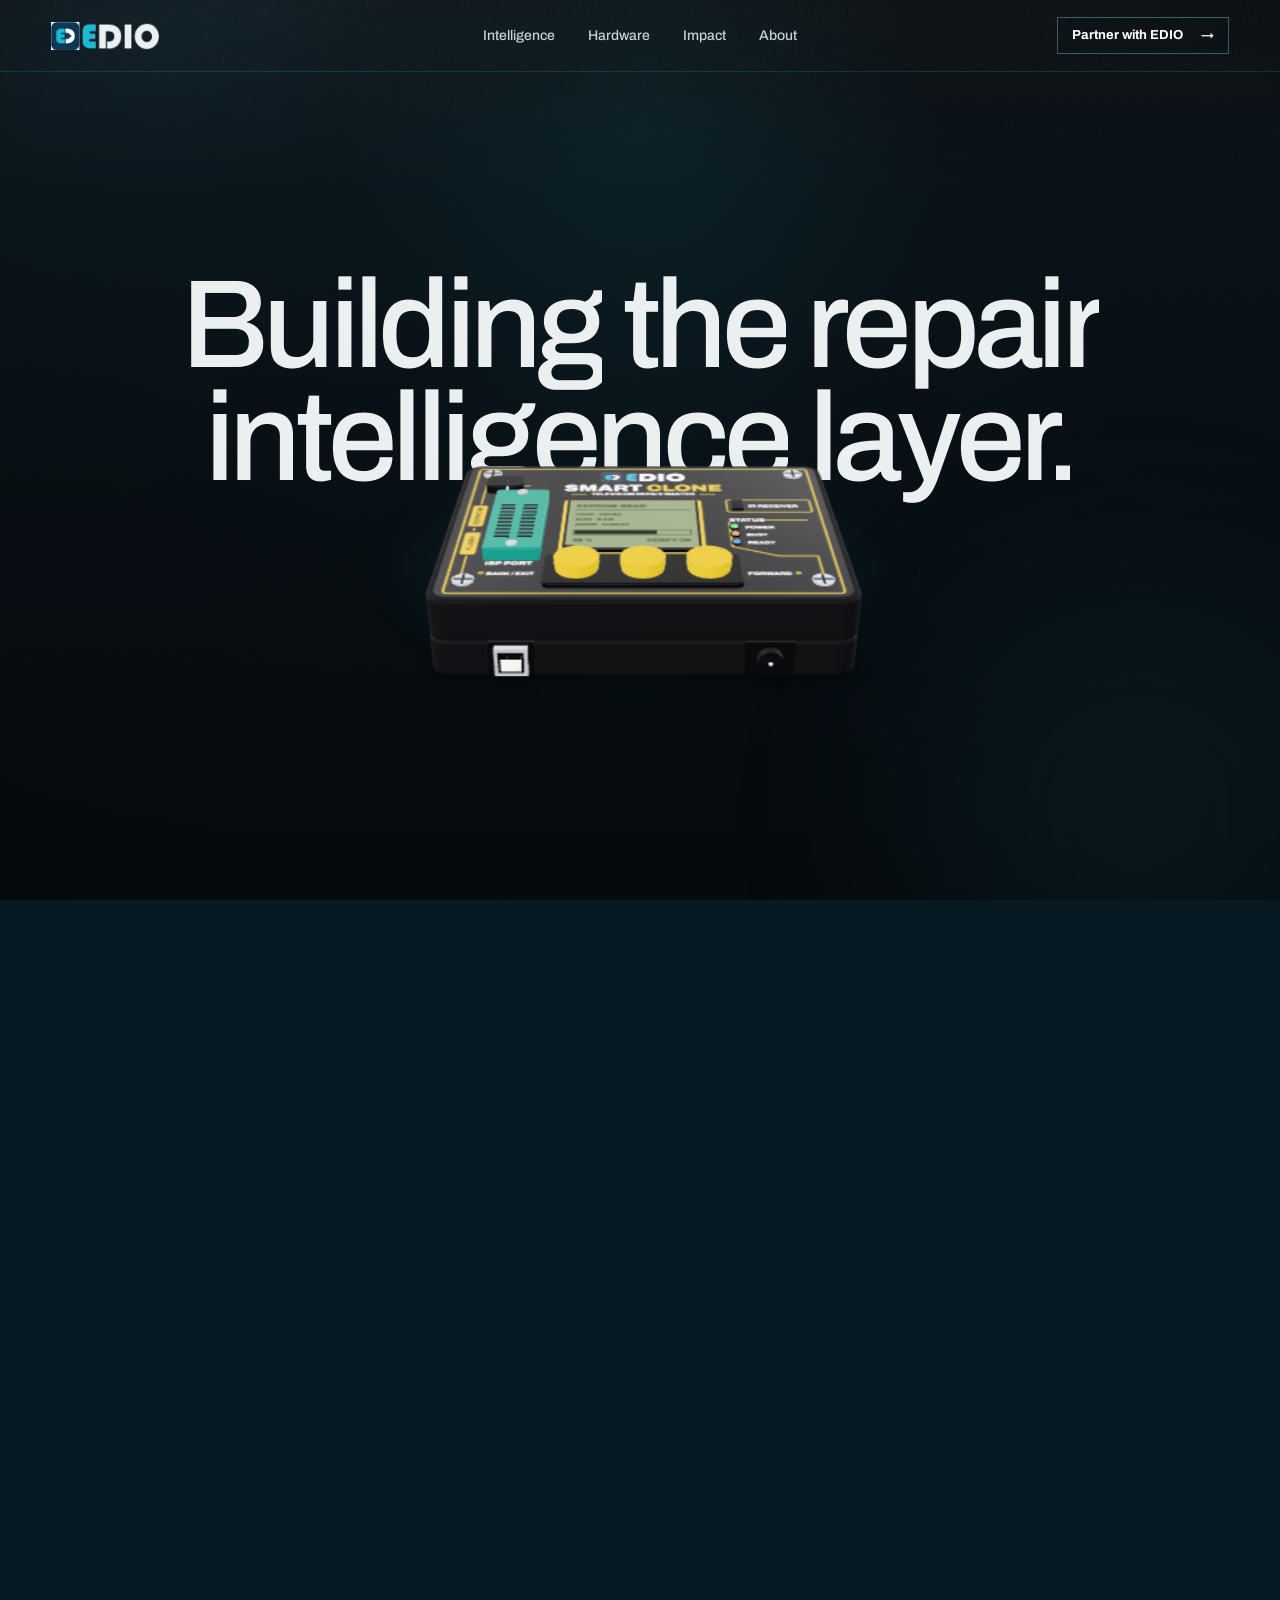
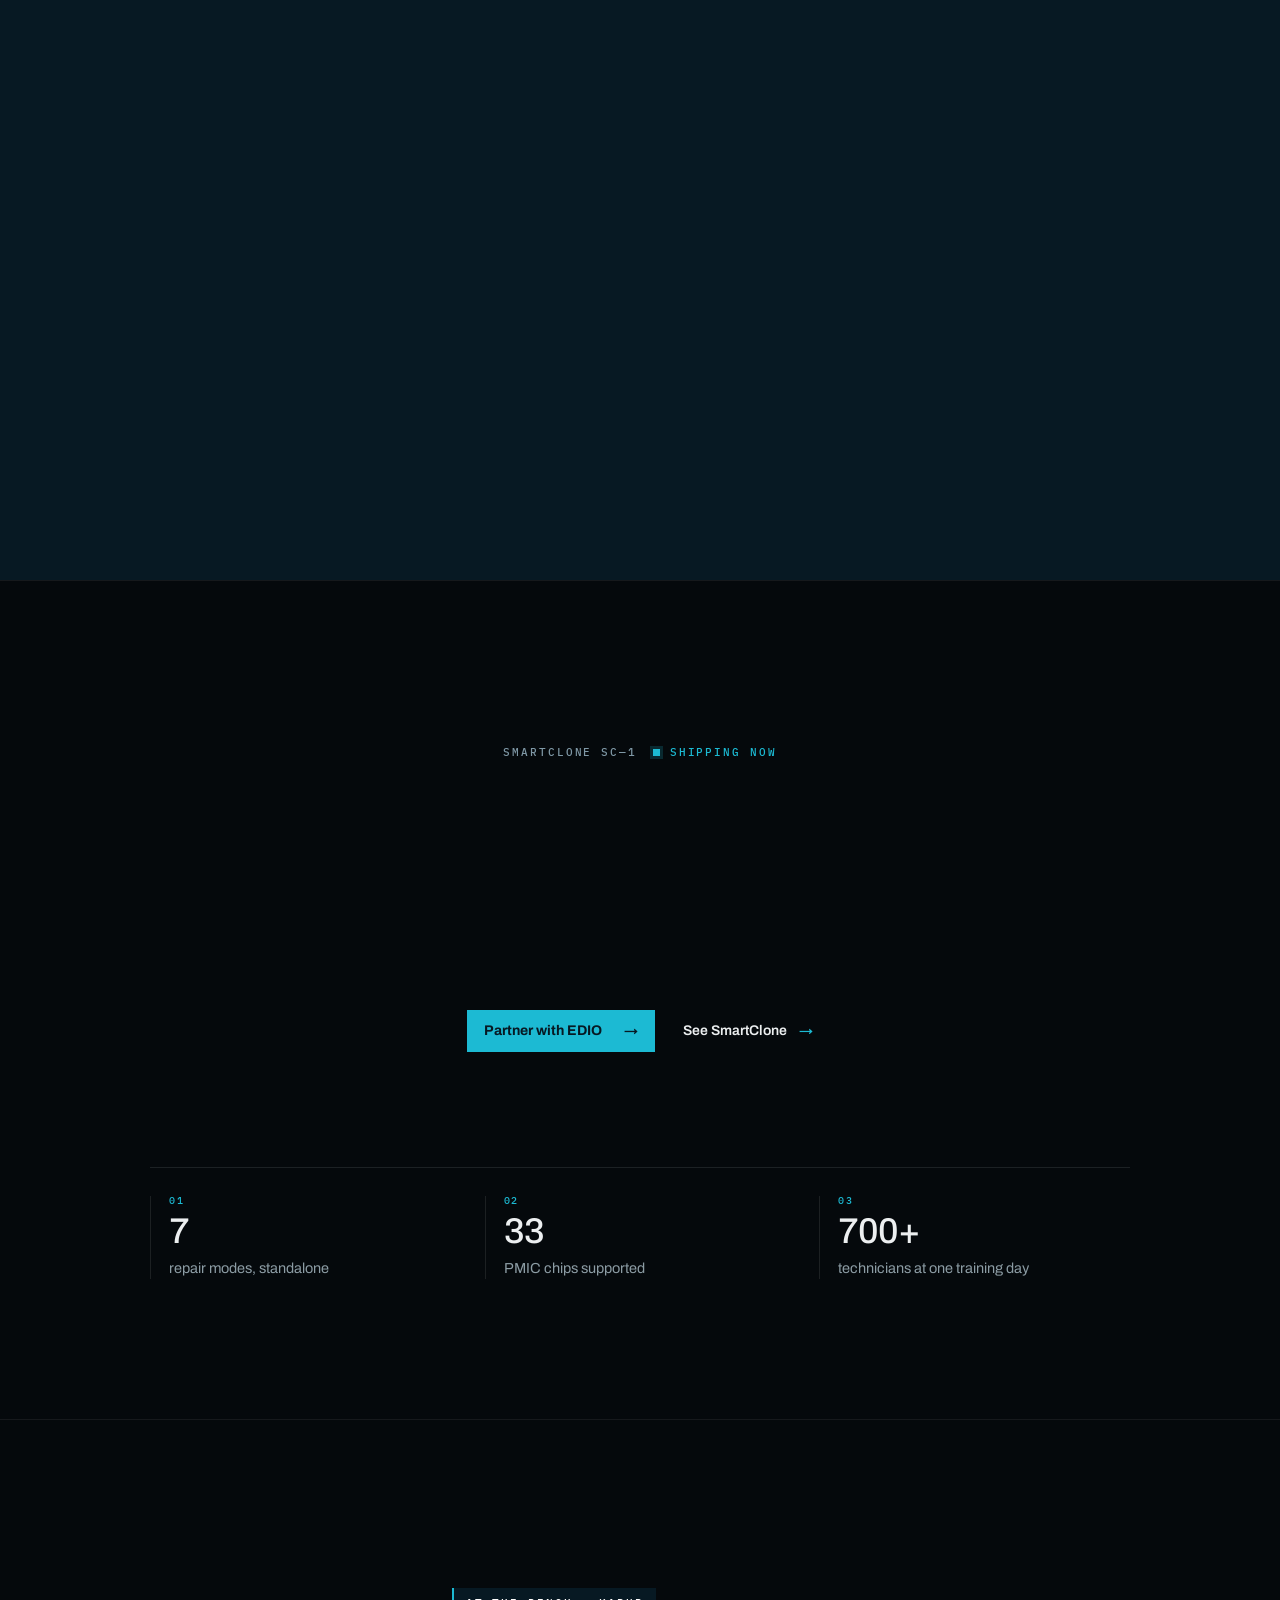
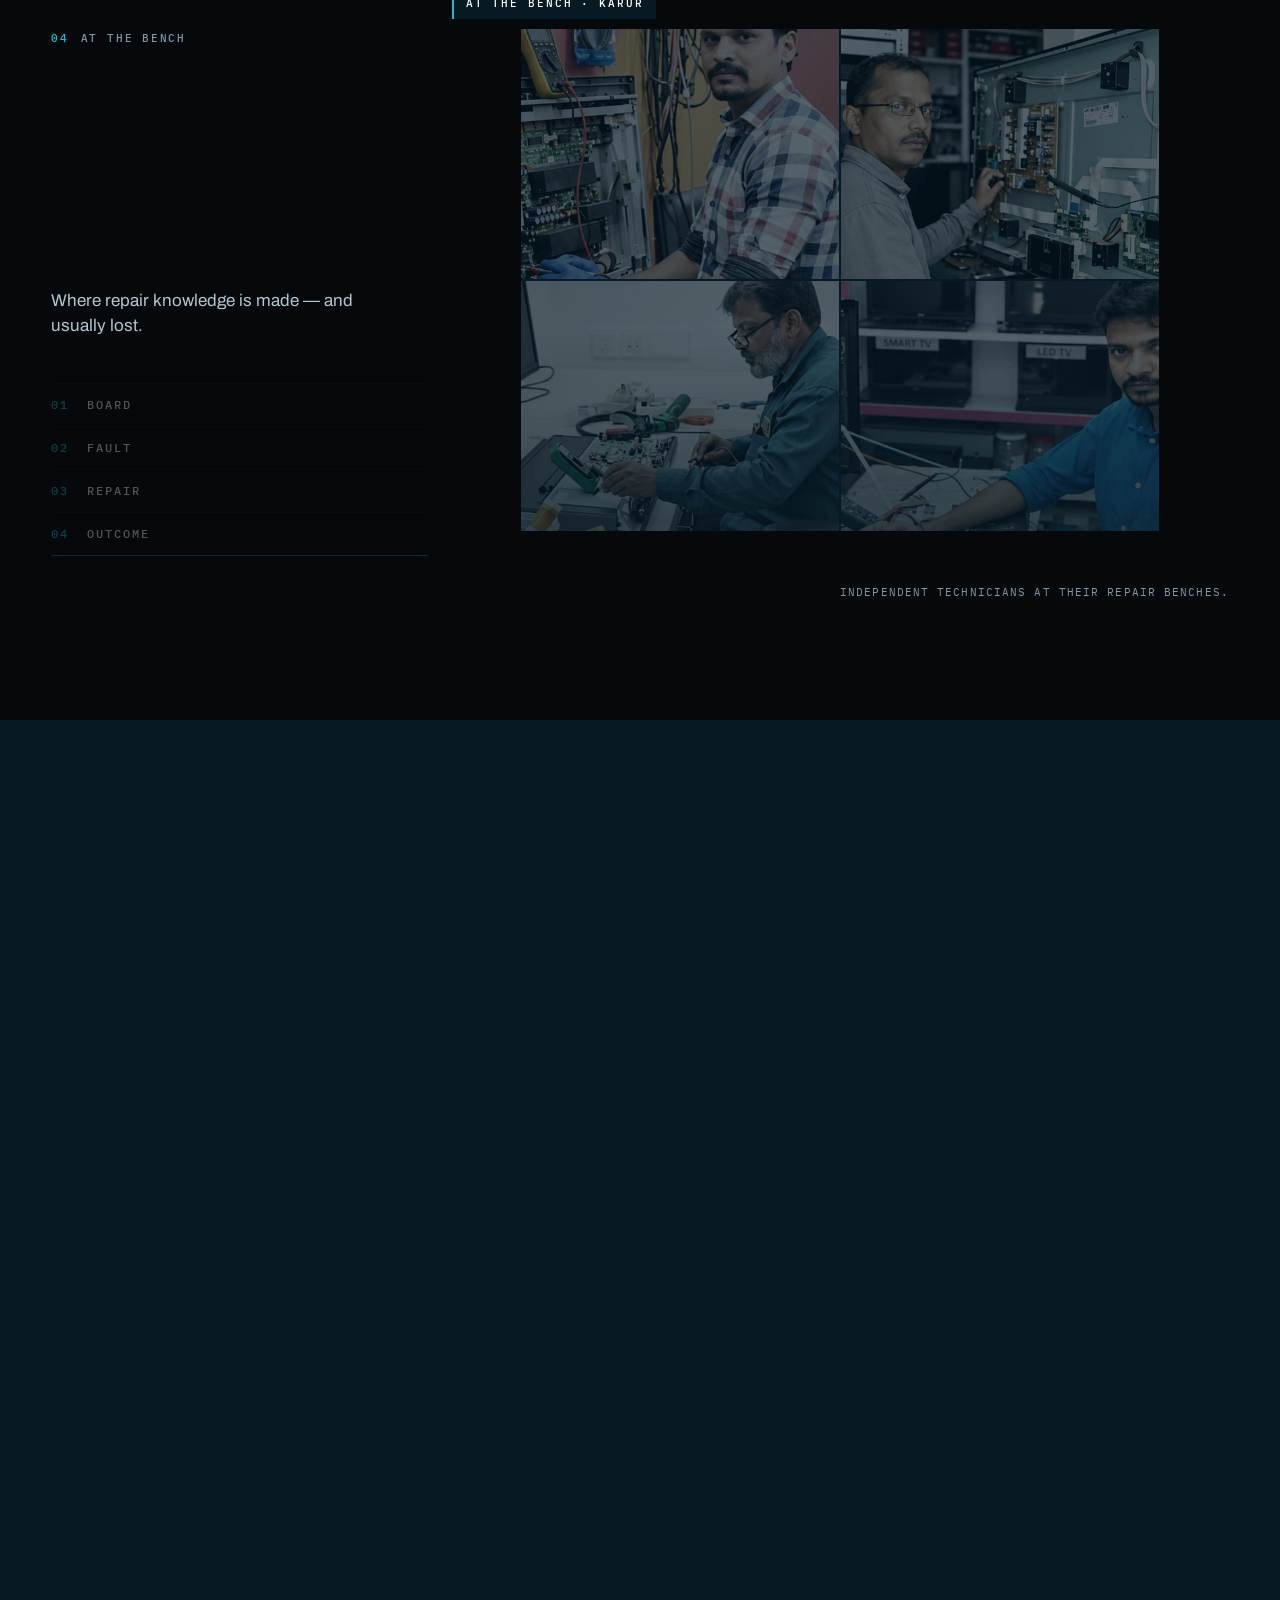
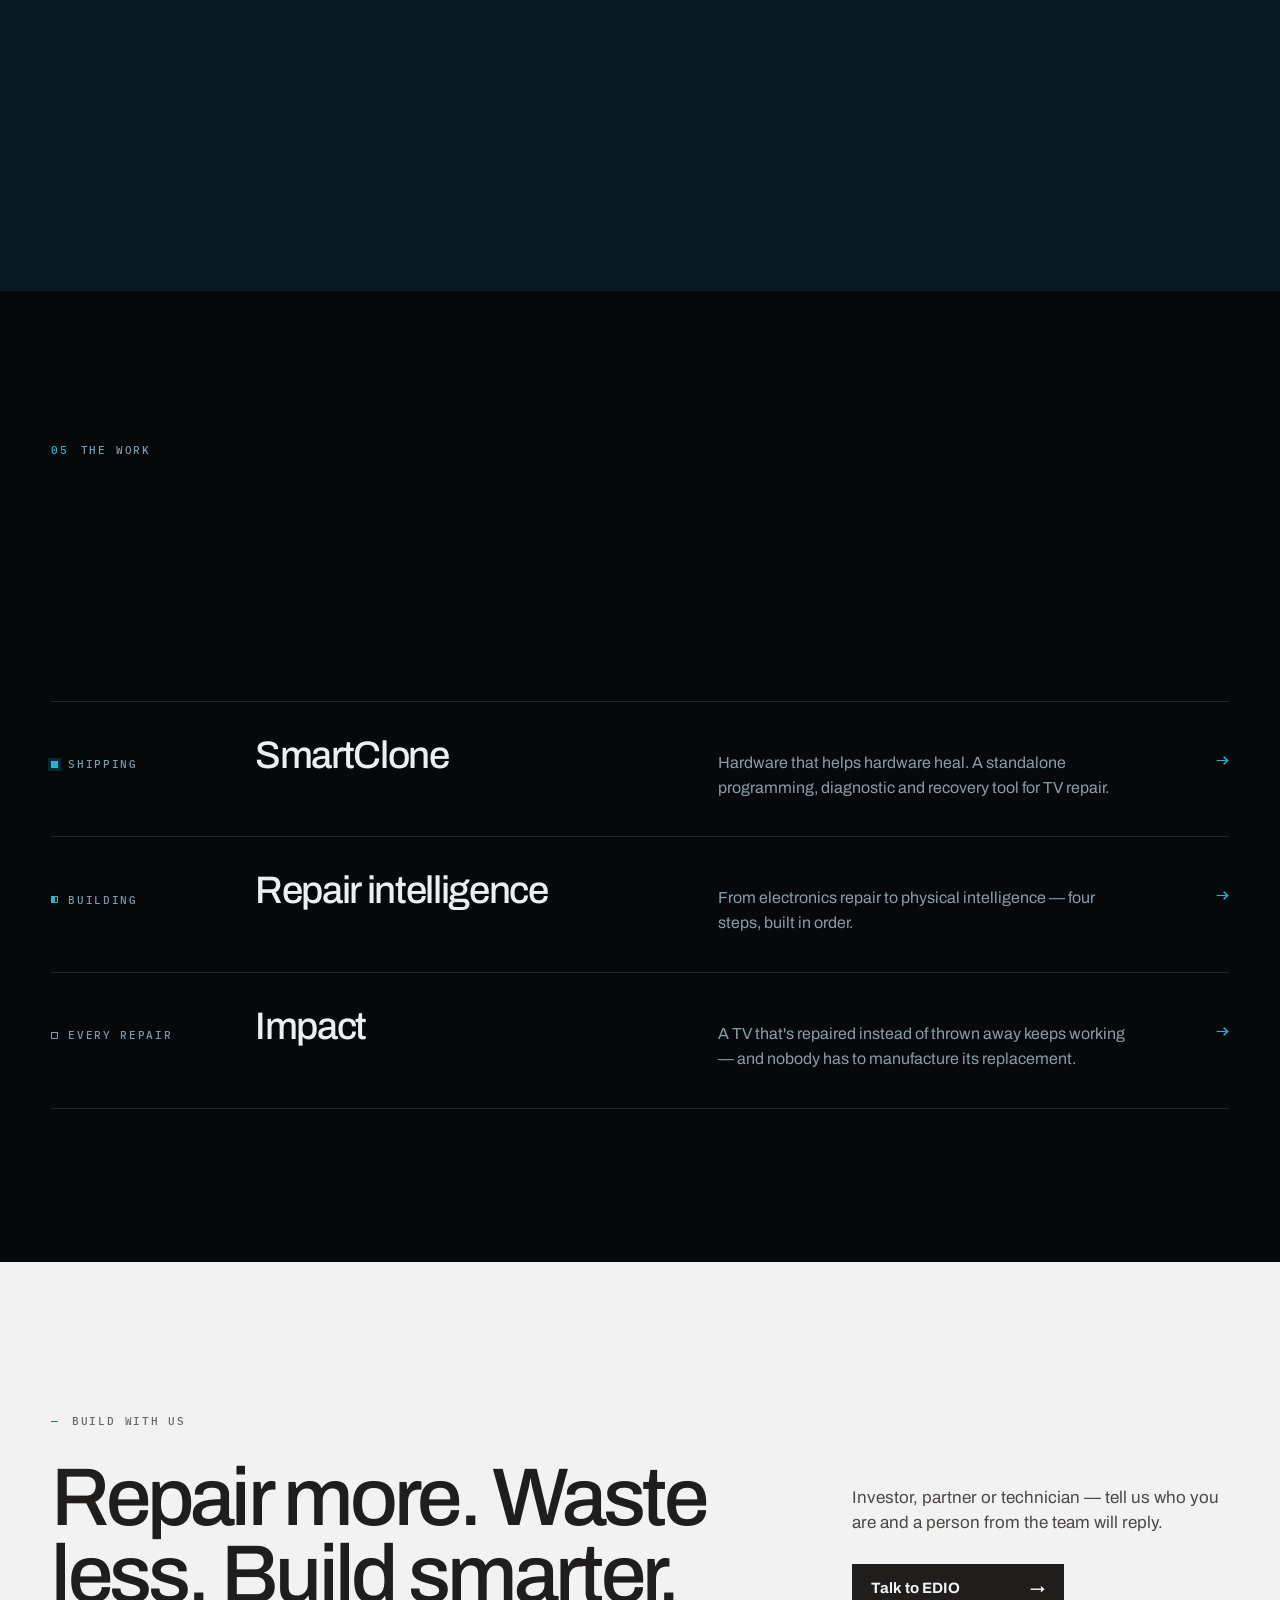
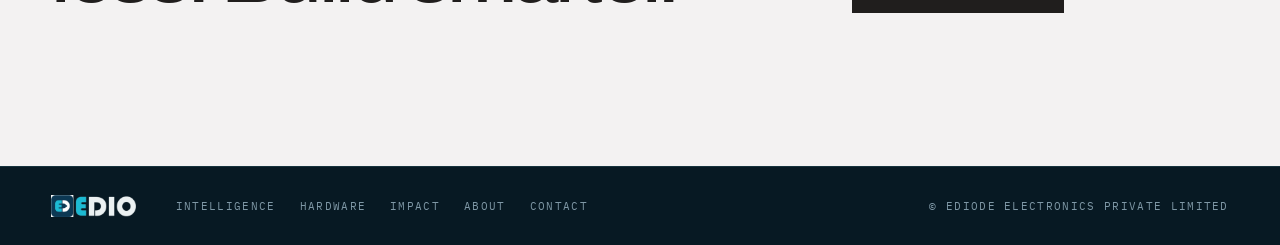
==== index.html @ 802202cf "Homepage: place device once after fonts load, subtle moving light, phone headline split around devic" ====
<!doctype html>
<html lang="en" class="no-js">
<head>
<meta charset="utf-8">
<meta name="viewport" content="width=device-width, initial-scale=1, viewport-fit=cover">
<title>EDIO — Building the repair intelligence layer</title>
<meta name="description" content="EDIO builds repair hardware and the repair intelligence layer behind it. Every repair, captured and made useful for the next one.">
<link rel="canonical" href="https://edio.in/">
<meta property="og:url" content="https://edio.in/">
<meta property="og:type" content="website">
<meta property="og:site_name" content="EDIO">
<meta property="og:title" content="EDIO — Building the repair intelligence layer">
<meta property="og:description" content="EDIO builds repair hardware and the repair intelligence layer behind it. Every repair, captured and made useful for the next one.">
<meta property="og:image" content="https://edio.in/assets/img/og/edio-share.jpg">
<meta property="og:image:width" content="1200">
<meta property="og:image:height" content="629">
<meta property="og:image:alt" content="A technician repairing a TV mainboard at an electronics bench">
<meta name="twitter:card" content="summary_large_image">
<meta name="theme-color" content="#05090c">
<meta name="robots" content="noindex">
<link rel="icon" href="assets/img/favicon.png">
<link rel="apple-touch-icon" href="assets/img/apple-touch-icon.png">
<link rel="preconnect" href="https://fonts.googleapis.com">
<link rel="preconnect" href="https://fonts.gstatic.com" crossorigin>
<link href="https://fonts.googleapis.com/css2?family=Archivo:wdth,wght@75..125,400..900&family=IBM+Plex+Mono:wght@400;500&display=swap" rel="stylesheet">
<link rel="preload" as="image" href="assets/img/home/smartclone-front.webp">
<link rel="stylesheet" href="assets/css/base.css">
<link rel="stylesheet" href="assets/css/home.css">
<script>
  (function (h) {
    h.classList.replace('no-js', 'js');
    // hold the first frame dark until the intro runs; failsafe if scripts never arrive
    if (!matchMedia('(prefers-reduced-motion: reduce)').matches) {
      h.classList.add('is-intro');
      setTimeout(function () { h.classList.remove('is-intro'); }, 4000);
    }
  })(document.documentElement);
</script>
</head>
<body>

<a class="skip" href="#main">Skip to content</a>

<!-- ============ HEADER ============ -->
<header class="site-header" data-header>
  <div class="container header-row">
    <a class="brand" href="index.html" aria-label="EDIO home">
      <img src="assets/img/logo-wordmark-light.png" alt="EDIO" width="123" height="32">
    </a>
    <nav class="nav" aria-label="Primary">
      <a href="intelligence.html">Intelligence</a>
      <a href="hardware.html">Hardware</a>
      <a href="impact.html">Impact</a>
      <a href="about.html">About</a>
    </nav>
    <a class="btn btn-line header-cta" href="contact.html"><span class="lg">Partner with EDIO</span><span class="sm">Partner</span><i aria-hidden="true">→</i></a>
    <button class="menu-btn" type="button" aria-expanded="false" aria-controls="mobile-nav" data-menu-btn>
      <span class="sr">Menu</span><i></i><i></i>
    </button>
  </div>
  <nav class="mobile-nav" id="mobile-nav" aria-label="Mobile" data-mobile-nav hidden>
    <a href="intelligence.html"><small>01</small>Intelligence</a>
    <a href="hardware.html"><small>02</small>Hardware</a>
    <a href="impact.html"><small>03</small>Impact</a>
    <a href="about.html"><small>04</small>About</a>
  </nav>
</header>

<main id="main">

<!-- ============ HERO + STORY (one pinned stage around the real SmartClone) ============ -->
<section class="hero" data-hero aria-label="Introduction">

  <!-- stage: spotlight, floor and grain; no photo — the product is the image -->
  <div class="stage" aria-hidden="true">
    <i class="stage-light" data-light></i>
    <i class="stage-floor" data-floor></i>
    <i class="stage-vignette"></i>
    <i class="stage-grain"></i>
  </div>

  <!-- boot line, shown only while the intro runs -->
  <p class="boot" data-boot aria-hidden="true"><span>EDIO / Repair intelligence system</span><span data-boot-status>Initializing…</span></p>

  <div class="container hero-inner">
    <h1 class="hero-title" data-hero-title>
      <span class="ht-line" data-split-line>Building the repair</span>
      <span class="ht-line"><span class="ht-a" data-split-line>intelligence</span> <span class="ht-b" data-split-line>layer.</span></span>
    </h1>

    <!-- EDIO's own SmartClone model (same file as edio.in); the poster is a transparent render of this exact view -->
    <div class="device" data-device>
      <div class="device-rig" data-rig>
      <model-viewer class="device-model" data-model
        src="assets/models/smartclone-3d.glb"
        poster="assets/img/home/smartclone-front.webp"
        alt="SmartClone, EDIO's standalone TV-board programming and diagnostic tool"
        camera-orbit="0deg 62deg 96%" field-of-view="24deg"
        environment-image="neutral" exposure="0.9"
        shadow-intensity="1.2" shadow-softness="0.7"
        interaction-prompt="none" interpolation-decay="1" disable-zoom disable-pan disable-tap
        loading="eager" reveal="auto">
        <!-- part callouts: model-space positions read from the model itself -->
        <div class="hs hs--l" slot="hotspot-isp" data-position="-0.0554m 0.0436m 0.0112m" data-normal="0m 1m 0m" data-hs><i></i><span>ISP port <b>24Cxx · 25xx</b></span></div>
        <div class="hs hs--up hs--l hs--keep" slot="hotspot-display" data-position="-0.0041m 0.0386m -0.0029m" data-normal="0m 1m 0m" data-hs data-hs-display><i></i><span>Display <b>EEPROM read · verify</b></span></div>
        <div class="hs" slot="hotspot-ir" data-position="0.0554m 0.0374m -0.0198m" data-normal="0m 1m 0m" data-hs><i></i><span>IR <b>38 kHz</b></span></div>
        <div class="hs hs--down" slot="hotspot-buttons" data-position="-0.0005m 0.045m 0.0477m" data-normal="0m 1m 0m" data-hs><i></i><span>Controls <b>Up · OK · Down</b></span></div>
      </model-viewer>
      </div>
    </div>

  </div>

  <!-- story overlays: physical repair → captured information → structured data -->
  <div class="story" aria-hidden="true">
    <svg class="leader" data-leader><path d="M0 0" pathLength="1"/></svg>
    <div class="case" data-case>
      <div class="case-head"><span>Repair case</span><span class="case-state">● structured</span></div>
      <dl class="case-rows">
        <div class="case-row"><dt>Device</dt><dd>TV · Sony · 55″</dd></div>
        <div class="case-row"><dt>Symptom</dt><dd>Picture split in two halves</dd></div>
        <div class="case-row"><dt>Measured</dt><dd>T-CON EEPROM · division byte wrong</dd></div>
        <div class="case-row"><dt>Action</dt><dd>Division 1 → 2 · written</dd></div>
        <div class="case-row"><dt>Outcome</dt><dd>Verified by read-back</dd></div>
      </dl>
    </div>
    <div class="dataset" data-dataset></div>
  </div>

  <div class="container captions" id="how">
    <div class="cap" data-cap>
      <p class="kicker"><span>01</span> Physical repair</p>
      <h2>Repair is where intelligence begins.</h2>
      <p>Every repair holds four signals. Today they live in a technician's head or a notebook — and leave with them.</p>
    </div>
    <div class="cap" data-cap>
      <p class="kicker"><span>02</span> Captured information</p>
      <h2>Turn repair work into structured knowledge.</h2>
      <p>The same repair, written down properly: one schema for every case, with units and context on every measurement.</p>
    </div>
    <div class="cap cap--r" data-cap>
      <p class="kicker"><span>03</span> Structured data</p>
      <h2>The same schema, every time.</h2>
      <p>Structured repair cases: symptom, measurement, action, outcome. One case becomes one tile in a growing dataset.</p>
      <p class="fine">Illustrative · repair-case schema in development</p>
    </div>
    <ol class="steps" data-steps aria-hidden="true">
      <li class="is-on"><span>01</span> Physical repair</li>
      <li><span>02</span> Captured</li>
      <li><span>03</span> Structured</li>
    </ol>
  </div>
</section>

<!-- ============ OFFER — what EDIO does, in one line, and the way in ============ -->
<section class="offer" aria-label="EDIO in brief">
  <div class="container offer-inner">
    <p class="offer-tag" data-rise>SmartClone SC—1 <span><i class="led" aria-hidden="true"></i>Shipping now</span></p>
    <p class="offer-line" data-split>Every repair, captured and made useful for the next one.</p>
    <div class="offer-cta" data-rise>
      <a class="btn btn-solid btn-sm" href="contact.html">Partner with EDIO <i aria-hidden="true">→</i></a>
      <a class="text-link" href="hardware.html">See SmartClone <i aria-hidden="true">→</i></a>
    </div>
    <dl class="offer-stats" data-rise-stagger>
      <div data-rise><span class="st-n">01</span><dt>7</dt><dd>repair modes, standalone</dd></div>
      <div data-rise><span class="st-n">02</span><dt>33</dt><dd>PMIC chips supported</dd></div>
      <div data-rise><span class="st-n">03</span><dt>700+</dt><dd>technicians at one training day</dd></div>
    </dl>
  </div>
</section>

<!-- ============ SECTION 2: AT THE BENCH ============ -->
<section class="bench" id="bench" data-bench>
  <div class="container bench-grid">
    <div class="bench-copy">
      <p class="kicker kicker--light"><span>04</span> At the bench</p>
      <h2 class="bench-title" data-split>Real people, real boards. That's where the data comes from.</h2>
      <p class="bench-sub">Where repair knowledge is made — and usually lost.</p>

      <ol class="index" data-index>
        <li><span>01</span>Board</li>
        <li><span>02</span>Fault</li>
        <li><span>03</span>Repair</li>
        <li><span>04</span>Outcome</li>
      </ol>
    </div>

    <figure class="bench-figure" data-bench-frame>
      <!-- one 1254² collage, cropped per quadrant. data-q = source crop "x y w h", data-f = focal point inside it;
           annotation coords are % of the full image so every panel shares one coordinate space -->
      <div class="bench-media" data-bench-media role="img" aria-label="Independent technicians at their repair benches">
        <div class="panel" data-panel data-q="16 12 588 590" data-f=".5 .45">
          <div class="plate" data-panel-plate>
            <img src="assets/img/repair-people.jpg" alt="" width="1254" height="1254" loading="lazy">
            <svg class="anno-lines" viewBox="0 0 1254 1254" preserveAspectRatio="none" aria-hidden="true"><path data-anno-line d="M170 330 V262 H246" pathLength="1"/></svg>
            <div class="anno" data-anno style="left:13.56%;top:26.32%"><i class="mk-dot"></i><i class="mk-ring"></i></div>
            <span class="anno-label" data-anno-label style="left:19.62%;top:20.89%">01 Board</span>
          </div>
        </div>
        <div class="panel" data-panel data-q="650 12 590 590" data-f=".5 .4">
          <div class="plate" data-panel-plate>
            <img src="assets/img/repair-people.jpg" alt="" width="1254" height="1254" loading="lazy">
            <svg class="anno-lines" viewBox="0 0 1254 1254" preserveAspectRatio="none" aria-hidden="true"><path data-anno-line d="M905 300 V232 H980" pathLength="1"/></svg>
            <div class="anno" data-anno style="left:72.17%;top:23.92%"><i class="mk-dot"></i><i class="mk-ring"></i></div>
            <span class="anno-label" data-anno-label style="left:78.15%;top:18.5%">02 Fault</span>
          </div>
        </div>
        <div class="panel" data-panel data-q="16 642 588 590" data-f=".5 .45">
          <div class="plate" data-panel-plate>
            <img src="assets/img/repair-people.jpg" alt="" width="1254" height="1254" loading="lazy">
            <svg class="anno-lines" viewBox="0 0 1254 1254" preserveAspectRatio="none" aria-hidden="true"><path data-anno-line d="M268 955 V884 H344" pathLength="1"/></svg>
            <div class="anno" data-anno style="left:21.37%;top:76.16%"><i class="mk-dot"></i><i class="mk-ring"></i></div>
            <span class="anno-label" data-anno-label style="left:27.43%;top:70.49%">03 Repair</span>
          </div>
        </div>
        <div class="panel" data-panel data-q="650 642 590 590" data-f=".5 .42">
          <div class="plate" data-panel-plate>
            <img src="assets/img/repair-people.jpg" alt="" width="1254" height="1254" loading="lazy">
            <svg class="anno-lines" viewBox="0 0 1254 1254" preserveAspectRatio="none" aria-hidden="true"><path data-anno-line d="M712 1068 V988 H788" pathLength="1"/></svg>
            <div class="anno" data-anno style="left:56.78%;top:85.17%"><i class="mk-dot"></i><i class="mk-ring"></i></div>
            <span class="anno-label" data-anno-label style="left:62.84%;top:78.79%">04 Outcome</span>
          </div>
        </div>
        <div class="bench-tint" aria-hidden="true"></div>
      </div>
      <span class="bench-tag">At the bench · Karur</span>
      <figcaption>Independent technicians at their repair benches.</figcaption>
    </figure>
  </div>
</section>

<!-- ============ PATHS — where to go next ============ -->
<section class="paths">
  <div class="container">
    <p class="kicker" data-rise><span>05</span> The work</p>
    <h2 class="paths-title" data-split>Hardware today. Data and intelligence next.</h2>
    <ol class="path-list">
      <li class="path" data-rise>
        <a href="hardware.html">
          <span class="path-status"><i class="led"></i>Shipping</span>
          <span class="path-name">SmartClone</span>
          <span class="path-desc">Hardware that helps hardware heal. A standalone programming, diagnostic and recovery tool for TV repair.</span>
          <span class="path-go" aria-hidden="true">→</span>
        </a>
      </li>
      <li class="path" data-rise>
        <a href="intelligence.html">
          <span class="path-status"><i class="led led--half"></i>Building</span>
          <span class="path-name">Repair intelligence</span>
          <span class="path-desc">From electronics repair to physical intelligence — four steps, built in order.</span>
          <span class="path-go" aria-hidden="true">→</span>
        </a>
      </li>
      <li class="path" data-rise>
        <a href="impact.html">
          <span class="path-status"><i class="led led--off"></i>Every repair</span>
          <span class="path-name">Impact</span>
          <span class="path-desc">A TV that's repaired instead of thrown away keeps working — and nobody has to manufacture its replacement.</span>
          <span class="path-go" aria-hidden="true">→</span>
        </a>
      </li>
    </ol>
  </div>
</section>

<!-- ============ CLOSE ============ -->
<section class="close">
  <div class="container close-grid">
    <p class="kicker kicker--dark"><span>—</span> Build with us</p>
    <h2 class="close-title">Repair more. Waste less. Build smarter.</h2>
    <div class="close-side">
      <p>Investor, partner or technician — tell us who you are and a person from the team will reply.</p>
      <a class="btn btn-ink" href="contact.html">Talk to EDIO <i aria-hidden="true">→</i></a>
    </div>
  </div>
</section>

</main>

<footer class="site-footer">
  <div class="container footer-row">
    <img src="assets/img/logo-wordmark-light.png" alt="EDIO" width="92" height="24">
    <nav aria-label="Footer">
      <a href="intelligence.html">Intelligence</a>
      <a href="hardware.html">Hardware</a>
      <a href="impact.html">Impact</a>
      <a href="about.html">About</a>
      <a href="contact.html">Contact</a>
    </nav>
    <p>© Ediode Electronics Private Limited</p>
  </div>
</footer>

<script src="assets/js/vendor/gsap.min.js" defer></script>
<script src="assets/js/vendor/ScrollTrigger.min.js" defer></script>
<script src="assets/js/site.js" defer></script>
<script src="assets/js/home.js" defer></script>
<script type="module" src="assets/js/vendor/model-viewer.min.js"></script>
</body>
</html>
---- assets/css/base.css ----
/* ==========================================================================
   EDIO — Shared foundation (all pages)
   Tokens, reset, type primitives, buttons, header, markers, close, footer.
   Zero radius, 1px technical rules, cyan as signal.
   ========================================================================== */

@property --hit { syntax: '<number>'; inherits: true; initial-value: 0; }

:root {
  --navy: #0A2233;
  --deep: #071923;
  --cyan: #1CBAD3;
  --cyan-2: #6FD3E3;
  --paper: #F3F2F2;
  --ink: #201E1D;
  --white: #FFFFFF;

  --text-dim: #B4C6CF;
  --text-mute: #7F98A6;
  --line: rgba(111, 211, 227, .14);
  --line-strong: rgba(111, 211, 227, .32);
  --rule-dark: rgba(32, 30, 29, .14);

  --font-display: "Archivo", "Helvetica Neue", Arial, system-ui, sans-serif;
  --font-mono: "IBM Plex Mono", ui-monospace, "SFMono-Regular", Menlo, Consolas, monospace;

  --pad: clamp(20px, 4vw, 56px);
  --max: 1440px;
  --header-h: 72px;
  --meta-h: 64px;
  --ease: cubic-bezier(.2, .7, .1, 1);

  --on: 0;      /* markers forced on by scroll */
}

*, *::before, *::after { box-sizing: border-box; }
html { -webkit-text-size-adjust: 100%; }
body {
  margin: 0;
  background: var(--deep);
  color: var(--white);
  font: 400 16px/1.5 var(--font-display);
  -webkit-font-smoothing: antialiased;
  -moz-osx-font-smoothing: grayscale;
  text-rendering: optimizeLegibility;
}
img, svg { display: block; max-width: 100%; }
a { color: inherit; text-decoration: none; }
h1, h2, h3, p, dl, dd, ol, ul, figure { margin: 0; }
ol, ul { padding: 0; list-style: none; }
::selection { background: rgba(28, 186, 211, .35); color: var(--white); }
:focus-visible { outline: 2px solid var(--cyan); outline-offset: 3px; }

.sr { position: absolute; width: 1px; height: 1px; overflow: hidden; clip: rect(0 0 0 0); white-space: nowrap; }
.skip {
  position: fixed; left: 12px; top: -60px; z-index: 100;
  padding: 10px 14px; background: var(--cyan); color: var(--deep); font-weight: 700;
}
.skip:focus { top: 12px; }

.container {
  width: 100%;
  max-width: var(--max);
  margin-inline: auto;
  padding-inline: var(--pad);
}

/* ---------- Type primitives ---------- */
.kicker {
  display: flex; align-items: center; gap: 12px;
  font: 500 11px/1 var(--font-mono);
  letter-spacing: .16em; text-transform: uppercase;
  color: var(--text-mute);
}
.kicker span { color: var(--cyan); }
.kicker--dark { color: #6B6764; }
.kicker--dark span { color: #0B7F91; }

.display {
  font-weight: 800; font-stretch: 84%;
  line-height: .94; letter-spacing: -.035em;
  text-wrap: balance;
}

/* system line: tiny mono metadata that sits under the header on every hero */
.sys {
  display: flex; gap: 18px; height: 32px; align-items: center;
  font: 500 10.5px/1 var(--font-mono); letter-spacing: .16em; text-transform: uppercase;
}
.sys-a { color: var(--text-mute); }
.sys-b { color: var(--cyan); display: inline-flex; align-items: center; }

/* status lights: on · half (building) · off (planned) */
.led {
  display: inline-block; width: 7px; height: 7px; margin-right: 10px; flex: none;
  background: var(--cyan); box-shadow: 0 0 0 3px rgba(28, 186, 211, .18);
}
.led--half { background: linear-gradient(90deg, var(--cyan) 50%, transparent 50%); border: 1px solid var(--cyan); box-shadow: none; }
.led--off { background: transparent; border: 1px solid var(--text-mute); box-shadow: none; }

.hero-cta { display: flex; gap: 12px; flex-wrap: wrap; }

/* word-mask split (JS wraps words) */
.w { display: inline-block; overflow: hidden; vertical-align: top; padding-bottom: .1em; margin-bottom: -.1em; }
.w > span { display: inline-block; will-change: transform; }

/* ---------- Buttons ---------- */
.btn {
  display: inline-flex; align-items: center; justify-content: space-between; gap: 28px;
  min-width: 212px; padding: 16px 18px;
  font: 700 15px/1 var(--font-display);
  border: 1px solid transparent;
  transition: background-color .25s ease, border-color .25s ease, color .25s ease;
}
.btn i { font-style: normal; transition: transform .35s var(--ease); }
.btn:hover i { transform: translateX(4px); }
.btn-solid { background: var(--cyan); color: var(--deep); }
.btn-solid:hover { background: var(--cyan-2); }
.btn-solid:active { background: #149AB0; }
.btn-line { border-color: rgba(255, 255, 255, .42); color: var(--white); }
.btn-line:hover { border-color: var(--cyan); color: var(--cyan-2); background: rgba(28, 186, 211, .06); }
.btn-ink { background: var(--ink); color: var(--paper); }
.btn-ink:hover { background: var(--navy); }
.btn-ink-line { border-color: rgba(32, 30, 29, .4); color: var(--ink); }
.btn-ink-line:hover { border-color: var(--ink); background: rgba(32, 30, 29, .04); }

/* ==========================================================================
   HEADER
   ========================================================================== */
.site-header {
  position: fixed; inset: 0 0 auto 0; z-index: 50;
  height: var(--header-h);
  border-bottom: 1px solid var(--line);
  transition: background-color .45s ease, border-color .45s ease, backdrop-filter .45s ease;
}
.site-header.is-scrolled {
  background: rgba(7, 25, 35, .86);
  -webkit-backdrop-filter: blur(12px) saturate(1.1);
  backdrop-filter: blur(12px) saturate(1.1);
  border-bottom-color: rgba(111, 211, 227, .18);
}
.header-row { position: relative; height: 100%; display: flex; align-items: center; gap: 40px; }
.brand img { height: 28px; width: auto; }
/* nav sits on the page's centre line; brand left, CTA right */
.nav { position: absolute; left: 50%; transform: translateX(-50%); display: flex; gap: clamp(20px, 2.6vw, 40px); }
.header-cta { margin-left: auto; }
.nav a {
  position: relative; padding: 6px 0;
  font: 500 14px/1 var(--font-display); color: #C5D3DA;
  transition: color .25s ease;
}
.nav a::after {
  content: ""; position: absolute; left: 0; right: 0; bottom: 0; height: 1px;
  background: var(--cyan); transform: scaleX(0); transform-origin: left;
  transition: transform .4s var(--ease);
}
.nav a:hover, .nav a[aria-current="page"] { color: var(--white); }
.nav a:hover::after, .nav a[aria-current="page"]::after { transform: scaleX(1); }
.header-cta { min-width: 0; gap: 18px; padding: 11px 14px; font-size: 13px; border-color: rgba(111, 211, 227, .4); }
.header-cta .sm { display: none; }
.menu-btn { display: none; }

/* sized explicitly: the scrolled header's backdrop-filter makes it the containing block for fixed children,
   so inset-based sizing would collapse the panel to the header's height */
.mobile-nav {
  position: absolute; left: 0; right: 0; top: 100%;
  height: calc(100vh - var(--header-h)); height: calc(100dvh - var(--header-h));
  overflow-y: auto; overscroll-behavior: contain;
  background: var(--deep); padding: 12px var(--pad) 40px;
  display: flex; flex-direction: column;
}
.mobile-nav[hidden] { display: none; }
.mobile-nav a {
  display: flex; align-items: baseline; gap: 16px;
  padding: 22px 0; border-bottom: 1px solid var(--line);
  font: 800 34px/1 var(--font-display); font-stretch: 85%; letter-spacing: -.02em;
}
.mobile-nav a[aria-current="page"] { color: var(--cyan-2); }
.mobile-nav small { font: 500 11px var(--font-mono); color: var(--cyan); letter-spacing: .14em; }

/* ==========================================================================
   DIAGNOSTIC MARKERS (shared by hero plates and annotated photos)
   ========================================================================== */
.mk, .anno { position: absolute; width: 0; height: 0; transition: --hit .45s ease; }
.mk.is-hit { --hit: 1; transition-duration: .18s; }
.mk-dot {
  position: absolute; left: -3px; top: -3px; width: 6px; height: 6px;
  background: var(--cyan-2); box-shadow: 0 0 0 3px rgba(7, 25, 35, .55);
  opacity: calc(.4 + .6 * max(var(--on), var(--hit)));
}
.mk-ring {
  position: absolute; left: -11px; top: -11px; width: 22px; height: 22px;
  border: 1px solid var(--cyan); border-radius: 50%;
  opacity: max(var(--on), var(--hit));
  transform: scale(calc(.6 + .4 * max(var(--on), var(--hit))));
}
.mk.is-hit .mk-ring { animation: ping 1.1s var(--ease) both; }
@keyframes ping { 0% { transform: scale(.4); } 60% { transform: scale(1.35); } 100% { transform: scale(1); } }
.mk-label {
  position: absolute; left: 18px; top: -11px;
  display: flex; gap: 8px; white-space: nowrap;
  padding: 5px 8px 5px 7px;
  font: 500 10px/1 var(--font-mono); letter-spacing: .12em; text-transform: uppercase;
  color: #D6E7ED; background: rgba(7, 25, 35, .78);
  border-left: 1px solid var(--cyan);
  opacity: max(var(--on), var(--hit));
  transform: translateX(calc((1 - max(var(--on), var(--hit))) * -6px));
}
.mk-label b { font-weight: 500; color: var(--cyan-2); }
.mk--left .mk-label { left: auto; right: 18px; border-left: 0; border-right: 1px solid var(--cyan); transform: translateX(calc((1 - max(var(--on), var(--hit))) * 6px)); }
.mk--up .mk-label { left: -8px; top: -38px; }
.mk.is-occluded .mk-label { opacity: var(--on); }
.mk.is-clipped .mk-label { visibility: hidden; } /* not display:none — layout measures it */

/* ==========================================================================
   CLOSE + FOOTER
   ========================================================================== */
.close { background: var(--paper); color: var(--ink); }
.close-grid {
  display: grid; grid-template-columns: repeat(12, 1fr); column-gap: 24px; row-gap: 32px; align-items: end;
  padding-block: clamp(96px, 12vw, 168px);
}
.close-grid .kicker { grid-column: 1 / -1; }
.close-title {
  grid-column: 1 / span 8;
  font-weight: 800; font-stretch: 84%;
  font-size: clamp(44px, 6.4vw, 104px); line-height: .92; letter-spacing: -.04em;
  text-wrap: balance;
}
.close-side { grid-column: 9 / span 4; display: grid; gap: 28px; justify-items: start; }
.close-side p { font-size: 17px; color: #4B4845; }
.close-actions { display: flex; flex-wrap: wrap; gap: 12px; }

.site-footer { background: var(--deep); border-top: 1px solid var(--line); }
.footer-row {
  display: flex; flex-wrap: wrap; align-items: center; gap: 20px 40px; padding-block: 28px;
  font: 400 11px/1 var(--font-mono); letter-spacing: .12em; text-transform: uppercase; color: var(--text-mute);
}
.footer-row img { height: 22px; width: auto; }
.footer-row nav { display: flex; flex-wrap: wrap; gap: 24px; }
.footer-row nav a:hover { color: var(--white); }
.footer-row p { margin-left: auto; }

/* ---------- Scroll reveal (site.js adds .is-in) ---------- */
.js [data-rise] { opacity: 0; transform: translateY(18px); transition: opacity .8s var(--ease), transform .9s var(--ease); }
.js [data-rise].is-in { opacity: 1; transform: none; }

/* ==========================================================================
   RESPONSIVE (shared parts)
   ========================================================================== */
@media (max-width: 1199px) {
  .close-title { grid-column: 1 / -1; }
  .close-side { grid-column: 1 / span 7; }
}

@media (max-width: 767px) {
  :root { --header-h: 64px; --meta-h: 56px; }
  .nav { display: none; }
  .header-row { gap: 12px; }
  .header-cta { margin-left: auto; }
  .header-cta .lg { display: none; }
  .header-cta .sm { display: inline; }
  .sys { gap: 10px; font-size: 9.5px; letter-spacing: .12em; }
  .menu-btn {
    display: grid; place-content: center; gap: 6px;
    width: 44px; height: 44px; margin-right: -10px;
    background: none; border: 0; cursor: pointer;
  }
  .menu-btn i { display: block; width: 20px; height: 1.5px; background: var(--white); transition: transform .3s var(--ease); }
  .menu-btn[aria-expanded="true"] i:first-of-type { transform: translateY(3.75px) rotate(45deg); }
  .menu-btn[aria-expanded="true"] i:last-of-type { transform: translateY(-3.75px) rotate(-45deg); }

  .close-side { grid-column: 1 / -1; }
  .footer-row p { margin-left: 0; }
}

@media (prefers-reduced-motion: reduce) {
  .mk.is-hit .mk-ring { animation: none; }
  .btn i, .nav a::after { transition: none; }
  .js [data-rise] { opacity: 1; transform: none; transition: none; }
}
---- assets/css/home.css ----
/* ==========================================================================
   EDIO — Homepage. Shared tokens, header, markers, footer live in base.css.
   One physical object on a dark industrial stage, large quiet type, lots of air.
   The object is EDIO's own SmartClone model (same file as edio.in).
   ========================================================================== */

:root {
  --void: #05090C;          /* stage black, faintly navy */
  --stage: #0C161C;         /* lit floor */
  --ink-hi: #ECEFF0;        /* headline white, a touch cool */
  --hs: 0;                  /* part callouts, driven by scroll */
  --hs-keep: 0;             /* the display callout stays lit while its read becomes a case */
}

/* homepage display voice: regular-weight grotesk, tight, not condensed */
.home-display, .hero-title, .cap h2, .bench-title, .paths-title, .close-title {
  font-family: var(--font-display);
  font-weight: 500; font-stretch: 100%;
  letter-spacing: -.045em;
  text-wrap: balance;
}

.btn-sm { min-width: 0; gap: 22px; padding: 13px 16px; font-size: 14px; }
.text-link {
  display: inline-flex; align-items: center; gap: 12px; padding: 13px 0;
  font: 600 14px/1 var(--font-display); color: var(--ink-hi);
  border-bottom: 1px solid transparent; transition: color .25s ease;
}
.text-link i { font-style: normal; color: var(--cyan); transition: transform .35s var(--ease); }
.text-link:hover { color: var(--cyan-2); }
.text-link:hover i { transform: translateX(4px); }

/* ==========================================================================
   HERO (pinned stage)
   ========================================================================== */
.hero {
  position: relative;
  height: 100vh; height: 100svh; min-height: 680px;
  overflow: hidden; isolation: isolate;
  background: var(--void);
}

.stage { position: absolute; inset: 0; z-index: 0; pointer-events: none; }
.stage i { position: absolute; inset: 0; display: block; }
.stage-light {
  background:
    radial-gradient(30% 30% at 50% 58%, rgba(28, 186, 211, .13), rgba(28, 186, 211, 0) 70%),
    radial-gradient(55% 55% at 50% 48%, rgba(22, 52, 70, .55), rgba(5, 9, 12, 0) 75%),
    radial-gradient(40% 50% at 12% 20%, rgba(18, 38, 52, .35), rgba(5, 9, 12, 0) 70%);
}
.stage-floor {
  top: 58%;
  background:
    radial-gradient(34% 55% at 50% 14%, rgba(28, 186, 211, .07), rgba(0, 0, 0, 0) 70%),
    linear-gradient(180deg, rgba(8, 18, 24, 0) 0, rgba(8, 18, 24, .8) 22%, var(--void) 100%);
}
.stage::before, .stage::after {
  content: ""; position: absolute; pointer-events: none; border-radius: 50%; filter: blur(60px);
}
.stage::before {
  width: 62vw; height: 62vw; left: -18vw; top: -26vw;
  background: radial-gradient(closest-side, rgba(38, 92, 118, .22), rgba(38, 92, 118, 0));
  animation: drift-a 26s ease-in-out infinite alternate;
}
.stage::after {
  width: 54vw; height: 54vw; right: -16vw; bottom: -20vw;
  background: radial-gradient(closest-side, rgba(28, 120, 140, .14), rgba(28, 120, 140, 0));
  animation: drift-b 32s ease-in-out infinite alternate;
}
@keyframes drift-a { to { transform: translate(8vw, 6vw); } }
@keyframes drift-b { to { transform: translate(-7vw, -5vw); } }
.stage-vignette { background: radial-gradient(120% 90% at 50% 45%, rgba(5, 9, 12, 0) 55%, rgba(2, 4, 6, .55) 100%); }
.stage-grain {
  opacity: .09; mix-blend-mode: overlay;
  background-image: url("data:image/svg+xml,%3Csvg xmlns='http://www.w3.org/2000/svg' width='220' height='220'%3E%3Cfilter id='n'%3E%3CfeTurbulence type='fractalNoise' baseFrequency='.85' numOctaves='2' stitchTiles='stitch'/%3E%3CfeColorMatrix values='0 0 0 0 1 0 0 0 0 1 0 0 0 0 1 0 0 0 .9 0'/%3E%3C/filter%3E%3Crect width='100%25' height='100%25' filter='url(%23n)'/%3E%3C/svg%3E");
}

.boot {
  position: absolute; left: 50%; top: 50%; z-index: 6; transform: translate(-50%, -50%);
  display: flex; gap: 18px; white-space: nowrap; pointer-events: none;
  font: 500 10.5px/1 var(--font-mono); letter-spacing: .18em; text-transform: uppercase; color: var(--text-mute);
  opacity: 0;
}
.boot span:last-child { color: var(--cyan); }

.hero-inner { position: relative; z-index: 2; height: 100%; }

.hero-title {
  position: relative; z-index: 1;
  padding-top: var(--title-pad, calc(var(--header-h) + clamp(40px, 8vh, 96px)));
  font-size: clamp(56px, 9.8vw, 176px); line-height: .9;
  color: var(--ink-hi); text-align: center;
}
.ht-line { display: block; }
.ht-a, .ht-b { display: inline; }

/* the object sits in front of the headline's second line, like a product on a plinth */
.device {
  position: absolute; z-index: 2; left: 50%; top: var(--dev-top, 15%);
  width: var(--dev-w, min(66vw, 1080px)); aspect-ratio: 16 / 9; transform: translateX(-50%);
  pointer-events: none;
}
.device-rig { position: absolute; inset: 0; }
.hero:not(.is-placed) .device { visibility: hidden; }
.scan {
  position: absolute; left: 0; top: 24%; bottom: 20%; width: 1px; z-index: 3; opacity: 0; pointer-events: none;
  background: linear-gradient(180deg, transparent, rgba(111, 211, 227, .95) 20%, rgba(111, 211, 227, .95) 80%, transparent);
  box-shadow: 0 0 14px rgba(28, 186, 211, .45);
}
.hs.is-hit { opacity: 1; transition-duration: .15s; }
.device-model {
  width: 100%; height: 100%; display: block;
  background: transparent; --poster-color: transparent; --progress-bar-height: 0;
  pointer-events: none;
  /* tone the product into the stage: less yellow shout, cooler shadows */
  filter: saturate(.86);
}
/* cold rim light that sits behind the device */
.device::before {
  content: ""; position: absolute; left: 18%; right: 18%; top: 30%; bottom: 22%; z-index: -1;
  background: radial-gradient(closest-side, rgba(28, 186, 211, .16), rgba(28, 186, 211, 0));
  filter: blur(18px);
}

/* part callouts (model-viewer hotspots) — 0×0 anchors, content hangs off them */
.hs { position: relative; width: 0; height: 0; pointer-events: none; opacity: var(--hs); transition: opacity .3s ease; }
.hs--keep { opacity: max(var(--hs), var(--hs-keep)); }
.hs > i {
  position: absolute; left: -4px; top: -4px; width: 8px; height: 8px;
  background: var(--cyan-2); box-shadow: 0 0 0 3px rgba(5, 9, 12, .7), 0 0 0 4px rgba(111, 211, 227, .5);
}
.hs > span {
  position: absolute; left: 16px; top: -12px; display: flex; gap: 8px; white-space: nowrap;
  padding: 6px 9px; background: rgba(5, 9, 12, .86); border-left: 1px solid var(--cyan);
  font: 500 10px/1 var(--font-mono); letter-spacing: .14em; text-transform: uppercase; color: #D6E7ED;
}
.hs b { font-weight: 500; color: var(--cyan-2); }
.hs--l > span { left: auto; right: 16px; border-left: 0; border-right: 1px solid var(--cyan); }
.hs--up > span { left: -10px; top: -42px; }
.hs--down > span { left: -10px; top: 18px; }
.hs--up.hs--l > span { left: auto; right: -10px; }
.hs[data-visible="false"] { opacity: 0 !important; }

@keyframes nudge { 0%, 60%, 100% { transform: translateY(0); } 30% { transform: translateY(4px); } }

/* ---------- story overlays ---------- */
.story { position: absolute; inset: 0; z-index: 3; pointer-events: none; }
.leader { position: absolute; inset: 0; width: 100%; height: 100%; overflow: visible; }
.leader path { fill: none; stroke: var(--cyan); stroke-width: 1; stroke-dasharray: 1; stroke-dashoffset: 1; }

.case {
  position: absolute; left: 60%; top: calc(var(--header-h) + 72px);
  width: min(400px, 30vw);
  padding: 18px 20px 6px;
  background: rgba(5, 9, 12, .9); border: 1px solid var(--line-strong);
  transform-origin: 0 0; opacity: 0;
}
.case::before, .case::after { content: ""; position: absolute; width: 10px; height: 10px; border: 0 solid var(--cyan); }
.case::before { left: -1px; top: -1px; border-width: 1px 0 0 1px; }
.case::after { right: -1px; bottom: -1px; border-width: 0 1px 1px 0; }
.case-head {
  display: flex; justify-content: space-between; padding-bottom: 14px;
  font: 500 10px/1 var(--font-mono); letter-spacing: .16em; text-transform: uppercase; color: var(--text-mute);
}
.case-state { color: var(--cyan); }
.case-row { display: grid; grid-template-columns: 92px 1fr; gap: 12px; align-items: baseline; padding: 12px 0; border-top: 1px solid var(--line); }
.case-row dt { font: 500 10px/1.3 var(--font-mono); letter-spacing: .14em; text-transform: uppercase; color: var(--cyan); }
.case-row dd { font: 500 15px/1.3 var(--font-display); color: var(--ink-hi); }

.dataset {
  position: absolute; left: 60%; top: calc(var(--header-h) + 72px);
  width: min(540px, 33vw);
  display: grid; grid-template-columns: repeat(7, 1fr); gap: 7px;
}
.tile { aspect-ratio: 1.18; position: relative; border: 1px solid rgba(111, 211, 227, .16); background: rgba(12, 22, 28, .7); opacity: 0; }
.tile::before, .tile::after { content: ""; position: absolute; left: 14%; height: 2px; background: rgba(111, 211, 227, .22); }
.tile::before { top: 30%; width: 58%; }
.tile::after { top: 52%; width: 38%; }
.tile.is-hot { border-color: rgba(111, 211, 227, .7); background: rgba(28, 186, 211, .14); }
.tile.is-hot::before, .tile.is-hot::after { background: var(--cyan-2); }

.captions { position: absolute; inset: 0; z-index: 4; pointer-events: none; }
.cap { position: absolute; left: var(--pad); bottom: 112px; width: min(460px, 38%); opacity: 0; }
.cap h2 { margin: 18px 0 16px; font-size: clamp(30px, 3.1vw, 50px); line-height: 1; color: var(--ink-hi); }
.cap p:not(.kicker) { font-size: 16px; line-height: 1.55; color: var(--text-dim); max-width: 40ch; }
/* step 3 answers steps 1–2 from the right; its dataset grid moves to the left */
.cap--r { left: auto; right: var(--pad); text-align: right; }
.cap--r .kicker { justify-content: flex-end; }
.cap--r p:not(.kicker) { margin-left: auto; }
.cap .fine { margin-top: 18px; font: 400 10.5px var(--font-mono) !important; letter-spacing: .12em; text-transform: uppercase; color: var(--text-mute) !important; }
.steps {
  position: absolute; right: var(--pad); bottom: 30px; display: flex; gap: 28px; opacity: 0;
  font: 500 10.5px/1 var(--font-mono); letter-spacing: .16em; text-transform: uppercase; color: var(--text-mute);
}
.steps li { display: flex; gap: 8px; opacity: .45; transition: opacity .4s ease, color .4s ease; }
.steps li span { color: var(--cyan); }
.steps li.is-on { opacity: 1; color: var(--white); }

/* ==========================================================================
   SECTION 2 — AT THE BENCH
   ========================================================================== */
.bench {
  position: relative;
  background: var(--void);
  border-top: 1px solid rgba(236, 239, 240, .07);
}
.bench-grid {
  min-height: 100vh; min-height: 100svh;
  display: grid; grid-template-columns: repeat(12, 1fr); column-gap: 24px; align-items: center;
  padding-block: calc(var(--header-h) + 40px) 64px;
}
.bench-copy { grid-column: 1 / span 4; align-self: center; }
.bench-title {
  margin-top: 22px;
  font-size: clamp(36px, 3.9vw, 62px); line-height: 1;
  text-wrap: balance;
}
.bench-sub { margin-top: 22px; max-width: 32ch; font-size: 17px; color: var(--text-dim); }

.index { margin-top: 44px; border-bottom: 1px solid var(--line); }
.index li {
  position: relative; display: flex; gap: 18px; align-items: center;
  padding: 15px 0; border-top: 1px solid rgba(236, 239, 240, .07);
  font: 500 12px/1 var(--font-mono); letter-spacing: .16em; text-transform: uppercase;
  color: var(--white); opacity: .3;
}
.index li span { color: var(--cyan); }
.index li::after {
  content: ""; position: absolute; left: 0; top: -1px; height: 1px; width: 100%;
  background: var(--cyan); transform: scaleX(var(--fill, 0)); transform-origin: left;
}

.bench-figure { grid-column: 5 / span 8; position: relative; }
.bench-media {
  position: relative; aspect-ratio: 4 / 3; overflow: hidden; background: var(--deep);
  display: grid; grid-template-columns: 1fr 1fr; grid-template-rows: 1fr 1fr; gap: 2px;
}
@media (min-width: 1200px) {
  /* keep the pinned case study inside short laptop viewports; panels crop wider instead */
  .bench-media { width: 100%; max-height: calc(100vh - var(--header-h) - 150px); }
}
.panel { position: relative; overflow: hidden; background: var(--navy); }
/* panels wait dimmed until their annotation activates */
.panel::after {
  content: ""; position: absolute; inset: 0; pointer-events: none;
  background: var(--deep); opacity: var(--shade, 0);
}
.bench-media .plate { position: absolute; left: 0; top: 0; will-change: transform; }
.bench-media img {
  position: absolute; inset: 0; width: 100%; height: 100%;
  filter: saturate(.62) contrast(1.08) brightness(.86);
}
.bench-tint {
  position: absolute; inset: 0; pointer-events: none;
  background:
    linear-gradient(0deg, rgba(7, 25, 35, .55), rgba(7, 25, 35, 0) 40%),
    rgba(10, 34, 51, .18);
}
.anno-lines { position: absolute; inset: 0; width: 100%; height: 100%; overflow: visible; }
.anno-lines path { fill: none; stroke: var(--cyan-2); stroke-width: 1; vector-effect: non-scaling-stroke; stroke-dasharray: 1; stroke-dashoffset: 1; }
.anno { --hit: 1; opacity: 0; }
.anno .mk-dot { opacity: 1; }
.anno .mk-ring { opacity: 1; transform: none; }
.anno-label {
  position: absolute; transform: translate(6px, -50%);
  padding: 6px 9px; white-space: nowrap;
  font: 500 10.5px/1 var(--font-mono); letter-spacing: .16em; text-transform: uppercase;
  color: var(--white); background: rgba(7, 25, 35, .88);
  border: 1px solid rgba(111, 211, 227, .45);
  opacity: 0;
}
.anno-label--r { transform: translate(calc(-100% - 6px), -50%); }

.bench-tag {
  position: absolute; left: 0; top: 0; z-index: 2;
  padding: 10px 12px;
  font: 500 10.5px/1 var(--font-mono); letter-spacing: .18em; text-transform: uppercase;
  background: var(--deep); color: var(--white);
  border-left: 2px solid var(--cyan);
}
.bench-figure figcaption {
  margin-top: 14px; text-align: right;
  font: 400 11px/1.4 var(--font-mono); letter-spacing: .1em; text-transform: uppercase; color: var(--text-mute);
}


/* ==========================================================================
   PATHS — a quiet index, not cards
   ========================================================================== */
.paths { padding-block: clamp(110px, 12vw, 180px); background: var(--void); border-top: 1px solid rgba(236, 239, 240, .07); }
.paths-title { margin-top: 24px; max-width: 16ch; font-size: clamp(40px, 5.4vw, 92px); line-height: .95; color: var(--ink-hi); }
.path-list { margin-top: clamp(56px, 7vw, 96px); border-top: 1px solid rgba(236, 239, 240, .12); }
.path a {
  display: grid; grid-template-columns: 180px minmax(0, 5fr) minmax(0, 5fr) 48px; column-gap: 24px; align-items: baseline;
  padding: 34px 0 36px; border-bottom: 1px solid rgba(236, 239, 240, .12);
  transition: background-color .35s ease;
}
.path-status { display: flex; align-items: center; font: 500 10.5px/1.4 var(--font-mono); letter-spacing: .16em; text-transform: uppercase; color: var(--text-mute); }
.path-name { font: 500 clamp(28px, 3vw, 48px)/1 var(--font-display); letter-spacing: -.035em; color: var(--ink-hi); transition: color .3s ease; }
.path-desc { font-size: 16px; line-height: 1.55; color: #8C9CA4; max-width: 46ch; }
.path-go { justify-self: end; font: 400 22px/1 var(--font-mono); color: var(--cyan); transition: transform .4s var(--ease); }
.path a:hover .path-name { color: var(--cyan-2); }
.path a:hover .path-go { transform: translateX(6px); }
.path a:focus-visible { outline-offset: -2px; }

/* closing statement uses the homepage voice */
.close-title { font-size: clamp(44px, 6.4vw, 108px); line-height: .94; }

/* ==========================================================================
   INTRO initial states (only when JS runs the intro)
   ========================================================================== */
.is-intro .site-header,
.is-intro .device,
.is-intro .stage-light,
.is-intro .stage-floor { opacity: 0; }
.is-intro .hero-title { visibility: hidden; }

/* ==========================================================================
   RESPONSIVE
   ========================================================================== */
@media (max-width: 1199px) {
  .device { width: var(--dev-w, min(80vw, 900px)); }
  .case, .dataset { left: 54%; }
  .case { width: min(360px, 40vw); }
  .dataset { width: calc(46vw - var(--pad)); gap: 6px; }
  .cap { width: min(420px, 46%); }
  .steps li:not(.is-on) { display: none; }

  .bench-copy { grid-column: 1 / -1; }
  .bench-figure { grid-column: 1 / -1; margin-top: 48px; }
  .bench-grid { align-content: center; }
  .index { display: grid; grid-template-columns: repeat(4, 1fr); column-gap: 16px; border-bottom: 0; }

  .path a { grid-template-columns: 150px 1fr 40px; row-gap: 12px; }
  .path-desc { grid-column: 2; grid-row: 2; }
  .path-go { grid-column: 3; grid-row: 1; }
}

@media (max-width: 767px) {
  .hero { min-height: 600px; }
  .hero-title { font-size: clamp(44px, 13.6vw, 72px); line-height: .88; text-align: left; letter-spacing: -.05em; }
  .ht-a, .ht-b { display: block; }
  .ht-a, .ht-b { white-space: nowrap; }
  .device { width: var(--dev-w, 150vw); top: var(--dev-top, 30%); }
  .hs > span { display: none; }          /* phones: dots only; the case card carries the words */
  .hs > span { font-size: 9px; padding: 5px 7px; }
  .offer-stats > div { padding-left: 10px; row-gap: 6px; }

  .cap { left: var(--pad); right: var(--pad); width: auto; bottom: 64px; }
  .cap--r { text-align: left; }
  .cap--r .kicker { justify-content: flex-start; }
  .cap--r p:not(.kicker) { margin-left: 0; }
  .cap h2 { font-size: 30px; margin: 14px 0 12px; }
  .cap p:not(.kicker) { font-size: 15px; }
  .steps { left: var(--pad); right: auto; bottom: 26px; }
  .case { left: var(--pad); right: var(--pad); width: auto; top: calc(var(--header-h) + 24px); padding: 14px 16px 4px; background: rgba(5, 9, 12, .96); }
  .case-row { grid-template-columns: 84px 1fr; padding: 10px 0; }
  .case-row dd { font-size: 14px; }
  .dataset { left: var(--pad); width: calc(100% - 2 * var(--pad)); top: calc(var(--header-h) + 40px); gap: 5px; }

  .bench-grid { padding-block: 96px 72px; min-height: 0; }
  .bench-figure { margin-top: 36px; }
  .bench-media { aspect-ratio: 1 / 1; }
  .index { grid-template-columns: repeat(2, 1fr); }
  .anno-label { font-size: 9px; letter-spacing: .12em; padding: 5px 7px; }
  .bench-figure figcaption { text-align: left; }

  .path a { grid-template-columns: 1fr 32px; padding: 26px 0 28px; }
  .path-status { grid-column: 1 / -1; }
  .path-name { grid-column: 1; }
  .path-desc { grid-column: 1 / -1; grid-row: auto; font-size: 15px; }
  .path-go { grid-column: 2; grid-row: 2; }
}

@media (prefers-reduced-motion: reduce) {
  .hs { transition: none; }
}


/* ==========================================================================
   OFFER — centred, quiet, after the story
   ========================================================================== */
.offer { background: var(--void); padding-block: clamp(110px, 13vw, 190px) clamp(96px, 11vw, 160px); border-top: 1px solid rgba(236, 239, 240, .07); }
.offer-inner { display: flex; flex-direction: column; align-items: center; text-align: center; }
.offer-tag { display: flex; align-items: center; gap: 16px; font: 500 10.5px/1 var(--font-mono); letter-spacing: .18em; text-transform: uppercase; color: var(--text-mute); }
.offer-tag span { display: inline-flex; align-items: center; color: var(--cyan); }
.offer-line {
  margin-top: 28px; max-width: 18ch;
  font: 500 clamp(36px, 4.8vw, 80px)/1 var(--font-display); letter-spacing: -.04em; color: var(--ink-hi);
  text-wrap: balance;
}
.offer-cta { display: flex; flex-wrap: wrap; justify-content: center; align-items: center; gap: 8px 28px; margin-top: 40px; }
.offer-stats {
  display: grid; grid-template-columns: repeat(3, minmax(0, 1fr)); column-gap: 24px;
  width: 100%; max-width: 980px; margin-top: clamp(72px, 9vw, 120px); padding-top: 28px;
  border-top: 1px solid rgba(236, 239, 240, .1); text-align: left;
}
.offer-stats > div { display: grid; row-gap: 8px; padding-left: 18px; border-left: 1px solid rgba(236, 239, 240, .1); }
.st-n { font: 500 10px/1 var(--font-mono); letter-spacing: .16em; color: var(--cyan); }
.offer-stats dt { font: 500 clamp(30px, 2.8vw, 44px)/1 var(--font-display); letter-spacing: -.03em; color: var(--ink-hi); font-variant-numeric: tabular-nums; }
.offer-stats dd { font-size: 14.5px; line-height: 1.4; color: #8C9CA4; }
@media (max-width: 767px) {
  .offer-line { font-size: clamp(32px, 9.4vw, 44px); }
  .offer-cta { flex-direction: column; gap: 6px; }
  .offer-cta .btn { width: 100%; max-width: 320px; }
  .offer-stats { column-gap: 10px; margin-top: 64px; }
  .offer-stats > div { padding-left: 10px; row-gap: 6px; }
  .offer-stats dt { font-size: 26px; }
  .offer-stats dd { font-size: 12px; line-height: 1.35; }
}

@media (prefers-reduced-motion: reduce) { .stage::before, .stage::after { animation: none; } }
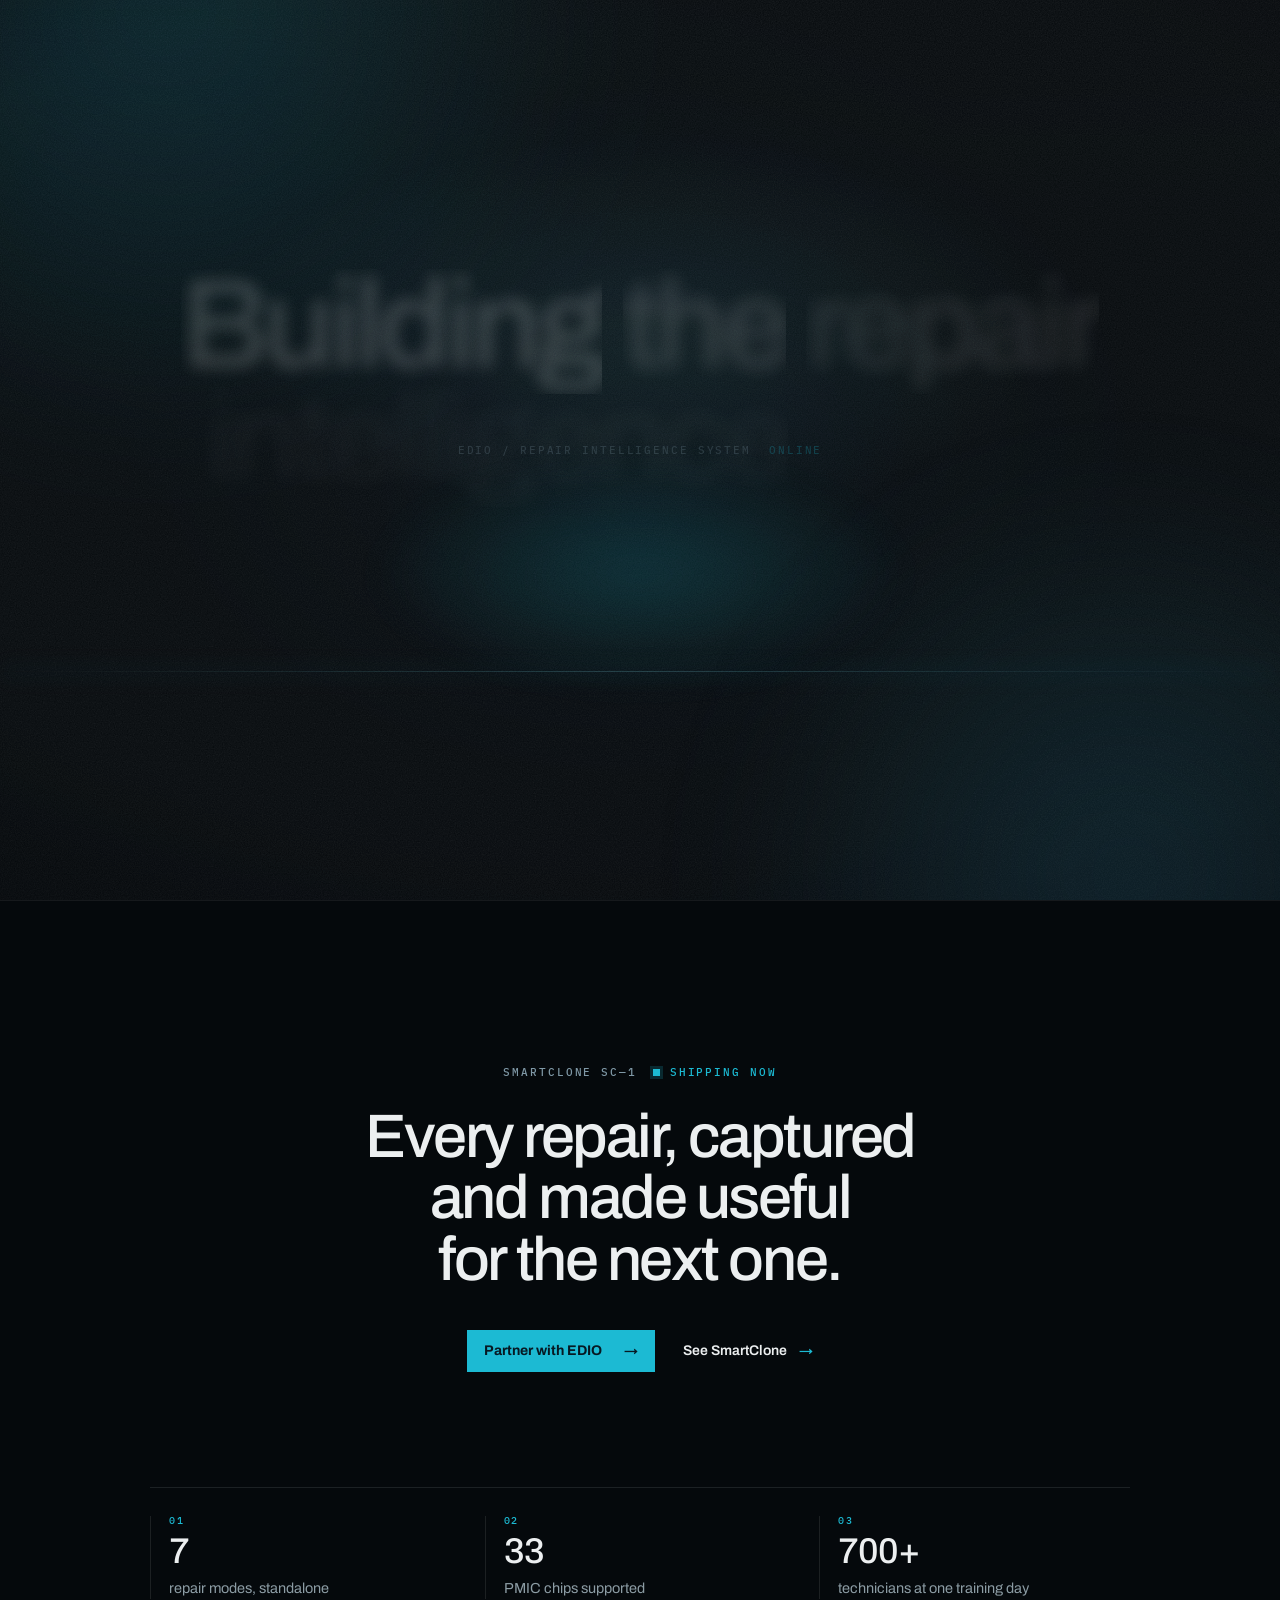
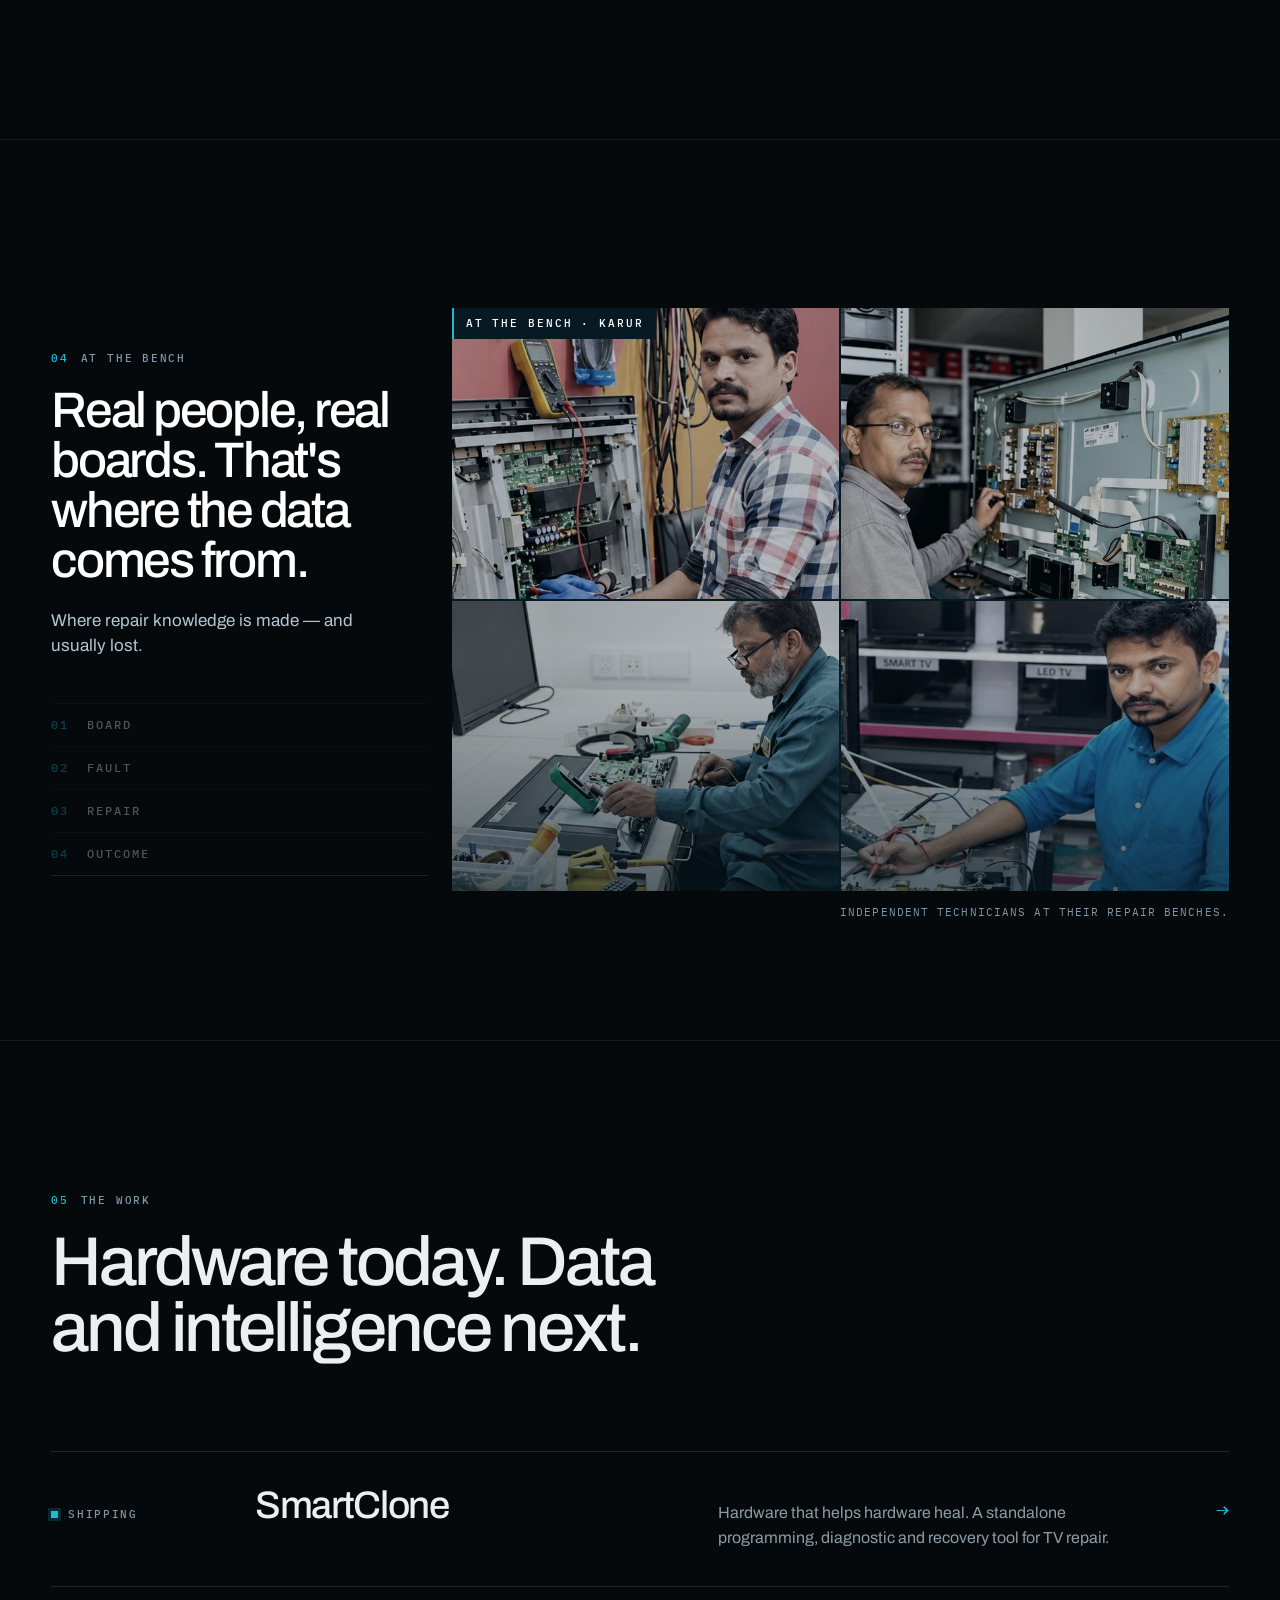
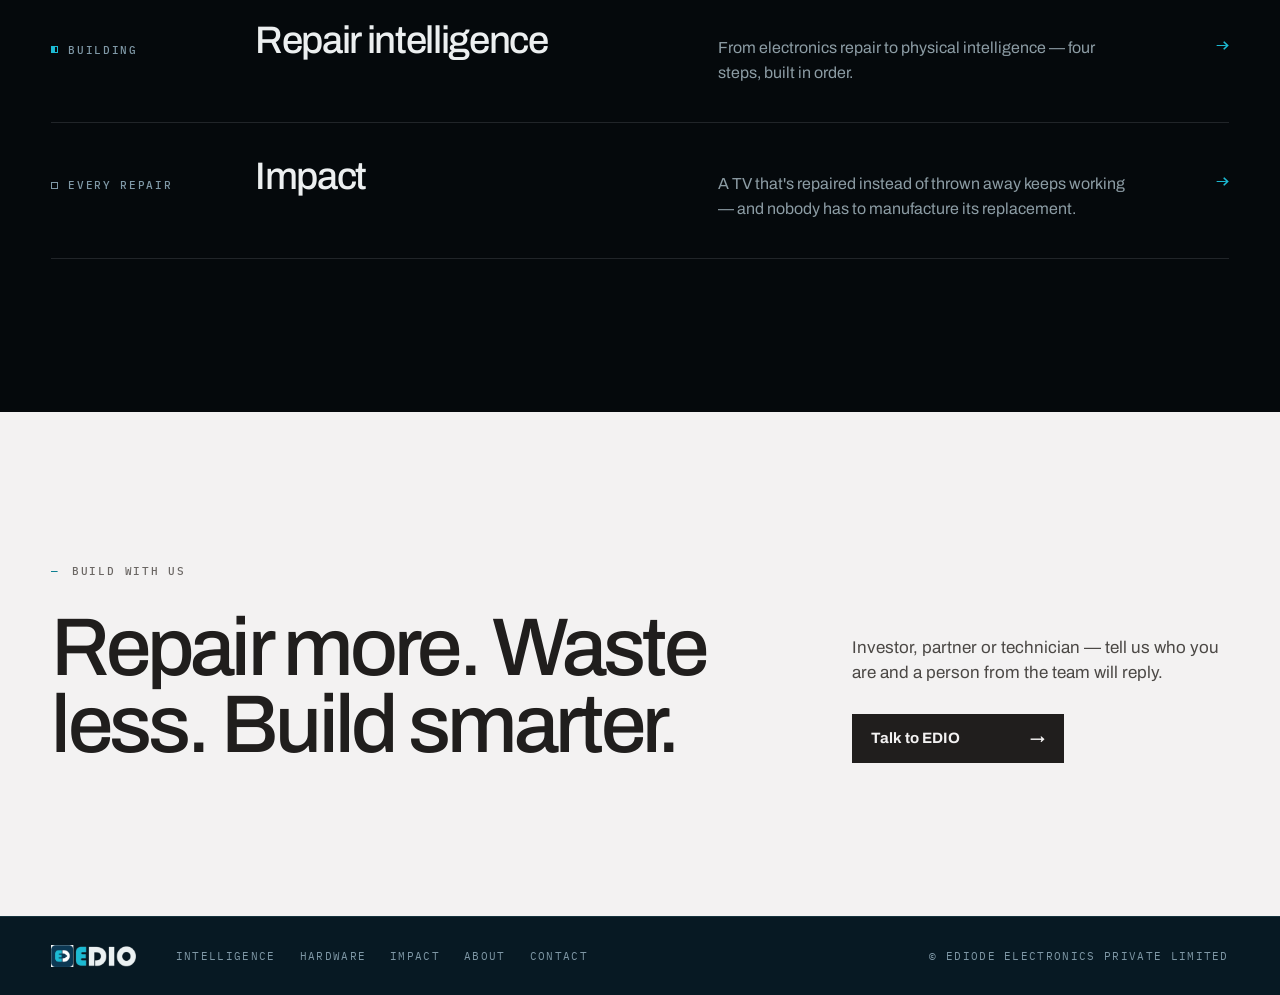
==== commit 2b2059ec: "Homepage: calmer phone story, more air on phone, cyan background light, smooth motionless entrance C" ====
--- a/index.html
+++ b/index.html
@@ -75,6 +75,8 @@
   <div class="stage" aria-hidden="true">
     <i class="stage-light" data-light></i>
     <i class="stage-floor" data-floor></i>
+    <i class="stage-halo"></i>
+    <i class="stage-horizon" data-horizon></i>
     <i class="stage-vignette"></i>
     <i class="stage-grain"></i>
   </div>
--- a/assets/css/home.css
+++ b/assets/css/home.css
@@ -58,17 +58,24 @@
   content: ""; position: absolute; pointer-events: none; border-radius: 50%; filter: blur(60px);
 }
 .stage::before {
-  width: 62vw; height: 62vw; left: -18vw; top: -26vw;
-  background: radial-gradient(closest-side, rgba(38, 92, 118, .22), rgba(38, 92, 118, 0));
+  width: 70vw; height: 70vw; left: -22vw; top: -34vw;
+  background: radial-gradient(closest-side, rgba(28, 186, 211, .16), rgba(28, 186, 211, 0));
   animation: drift-a 26s ease-in-out infinite alternate;
 }
 .stage::after {
-  width: 54vw; height: 54vw; right: -16vw; bottom: -20vw;
-  background: radial-gradient(closest-side, rgba(28, 120, 140, .14), rgba(28, 120, 140, 0));
+  width: 64vw; height: 64vw; right: -20vw; bottom: -30vw;
+  background: radial-gradient(closest-side, rgba(40, 140, 175, .18), rgba(40, 140, 175, 0));
   animation: drift-b 32s ease-in-out infinite alternate;
 }
 @keyframes drift-a { to { transform: translate(8vw, 6vw); } }
 @keyframes drift-b { to { transform: translate(-7vw, -5vw); } }
+/* soft cyan wash behind the headline, and a thin light line where the floor meets the wall */
+.stage-halo { background: radial-gradient(46% 30% at 50% 36%, rgba(111, 211, 227, .075), rgba(111, 211, 227, 0) 70%); }
+.stage-horizon {
+  top: 64%; bottom: auto !important; height: 1px;
+  background: linear-gradient(90deg, rgba(111, 211, 227, 0), rgba(111, 211, 227, .22) 50%, rgba(111, 211, 227, 0));
+  box-shadow: 0 0 24px 2px rgba(28, 186, 211, .12);
+}
 .stage-vignette { background: radial-gradient(120% 90% at 50% 45%, rgba(5, 9, 12, 0) 55%, rgba(2, 4, 6, .55) 100%); }
 .stage-grain {
   opacity: .09; mix-blend-mode: overlay;
@@ -342,7 +349,7 @@
   .ht-a, .ht-b { display: block; }
   .ht-a, .ht-b { white-space: nowrap; }
   .device { width: var(--dev-w, 150vw); top: var(--dev-top, 30%); }
-  .hs > span { display: none; }          /* phones: dots only; the case card carries the words */
+  .hs, .scan, .story { display: none !important; }   /* phones: no overlays on the device */
   .hs > span { font-size: 9px; padding: 5px 7px; }
   .offer-stats > div { padding-left: 10px; row-gap: 6px; }
 
@@ -410,3 +417,5 @@
 }
 
 @media (prefers-reduced-motion: reduce) { .stage::before, .stage::after { animation: none; } }
+
+@media (max-width: 767px) { .stage-halo { background: radial-gradient(70% 34% at 50% 34%, rgba(111, 211, 227, .09), rgba(111, 211, 227, 0) 70%); } }
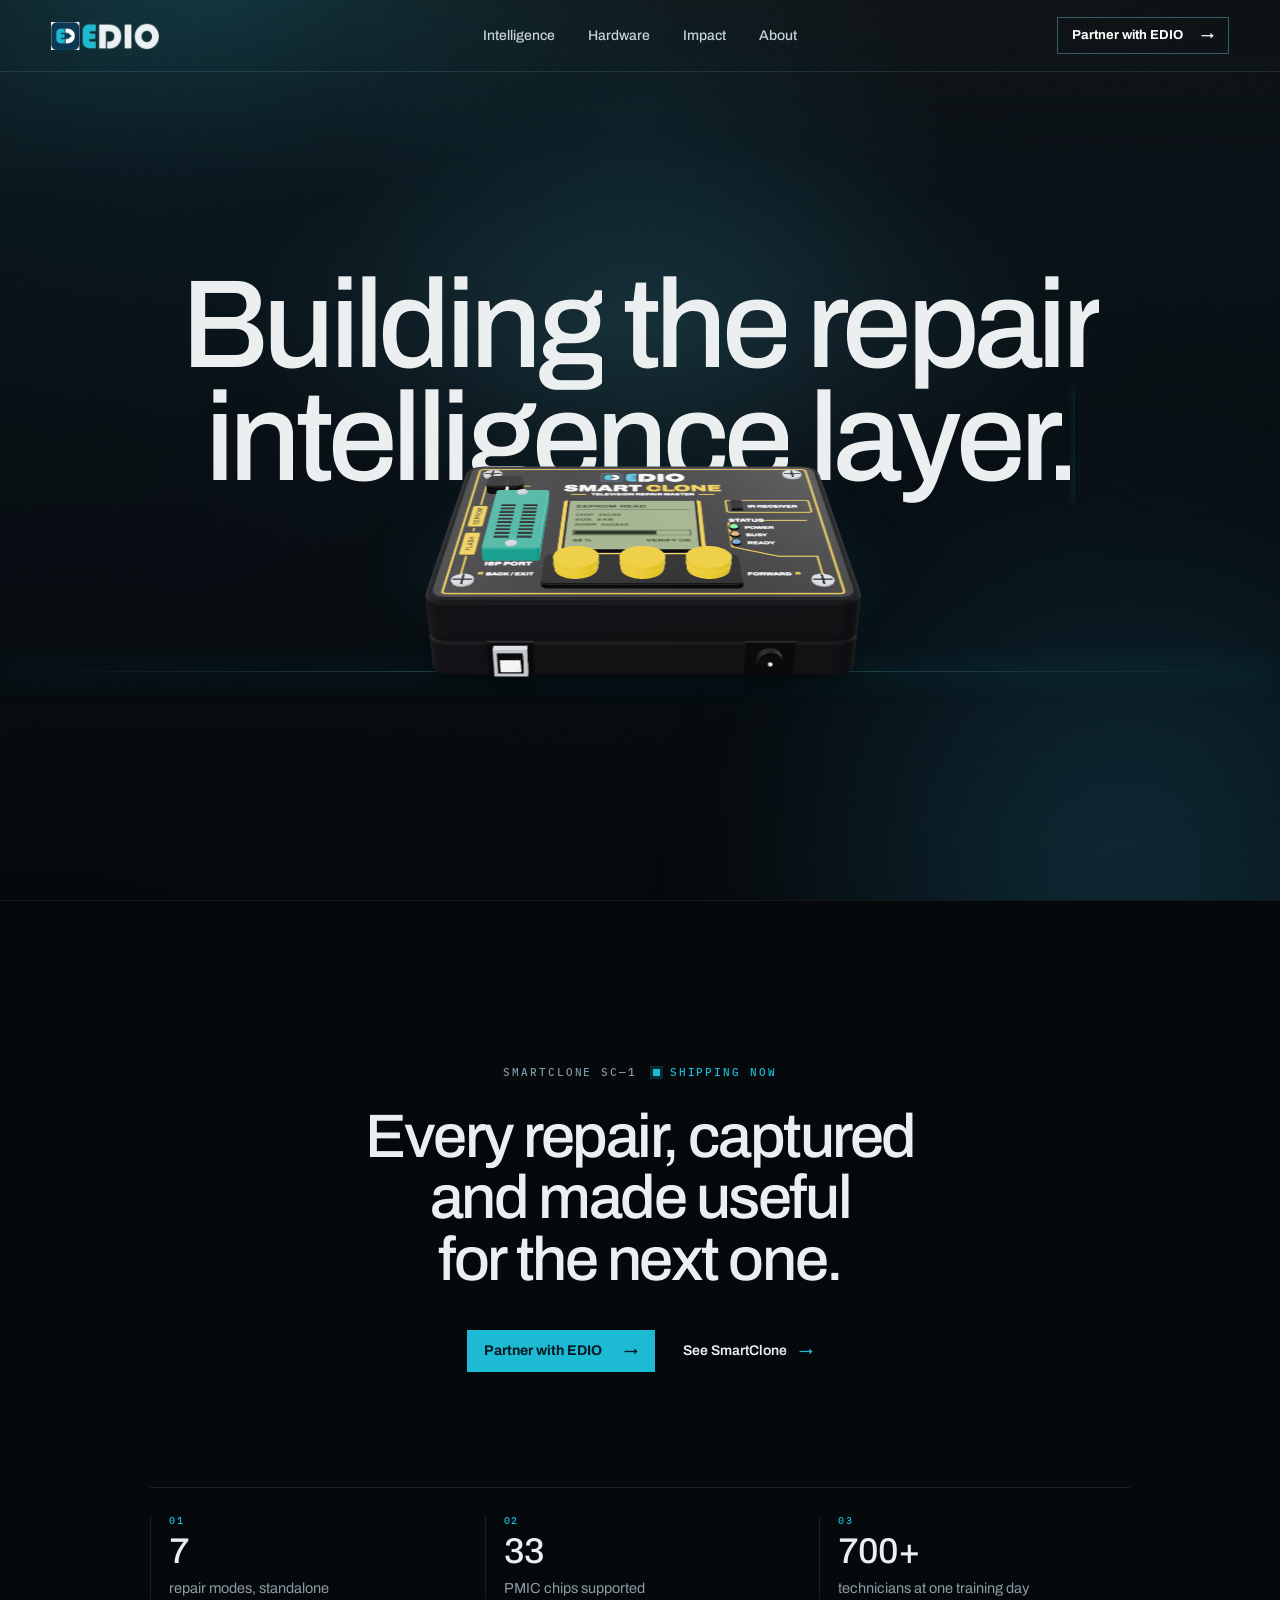
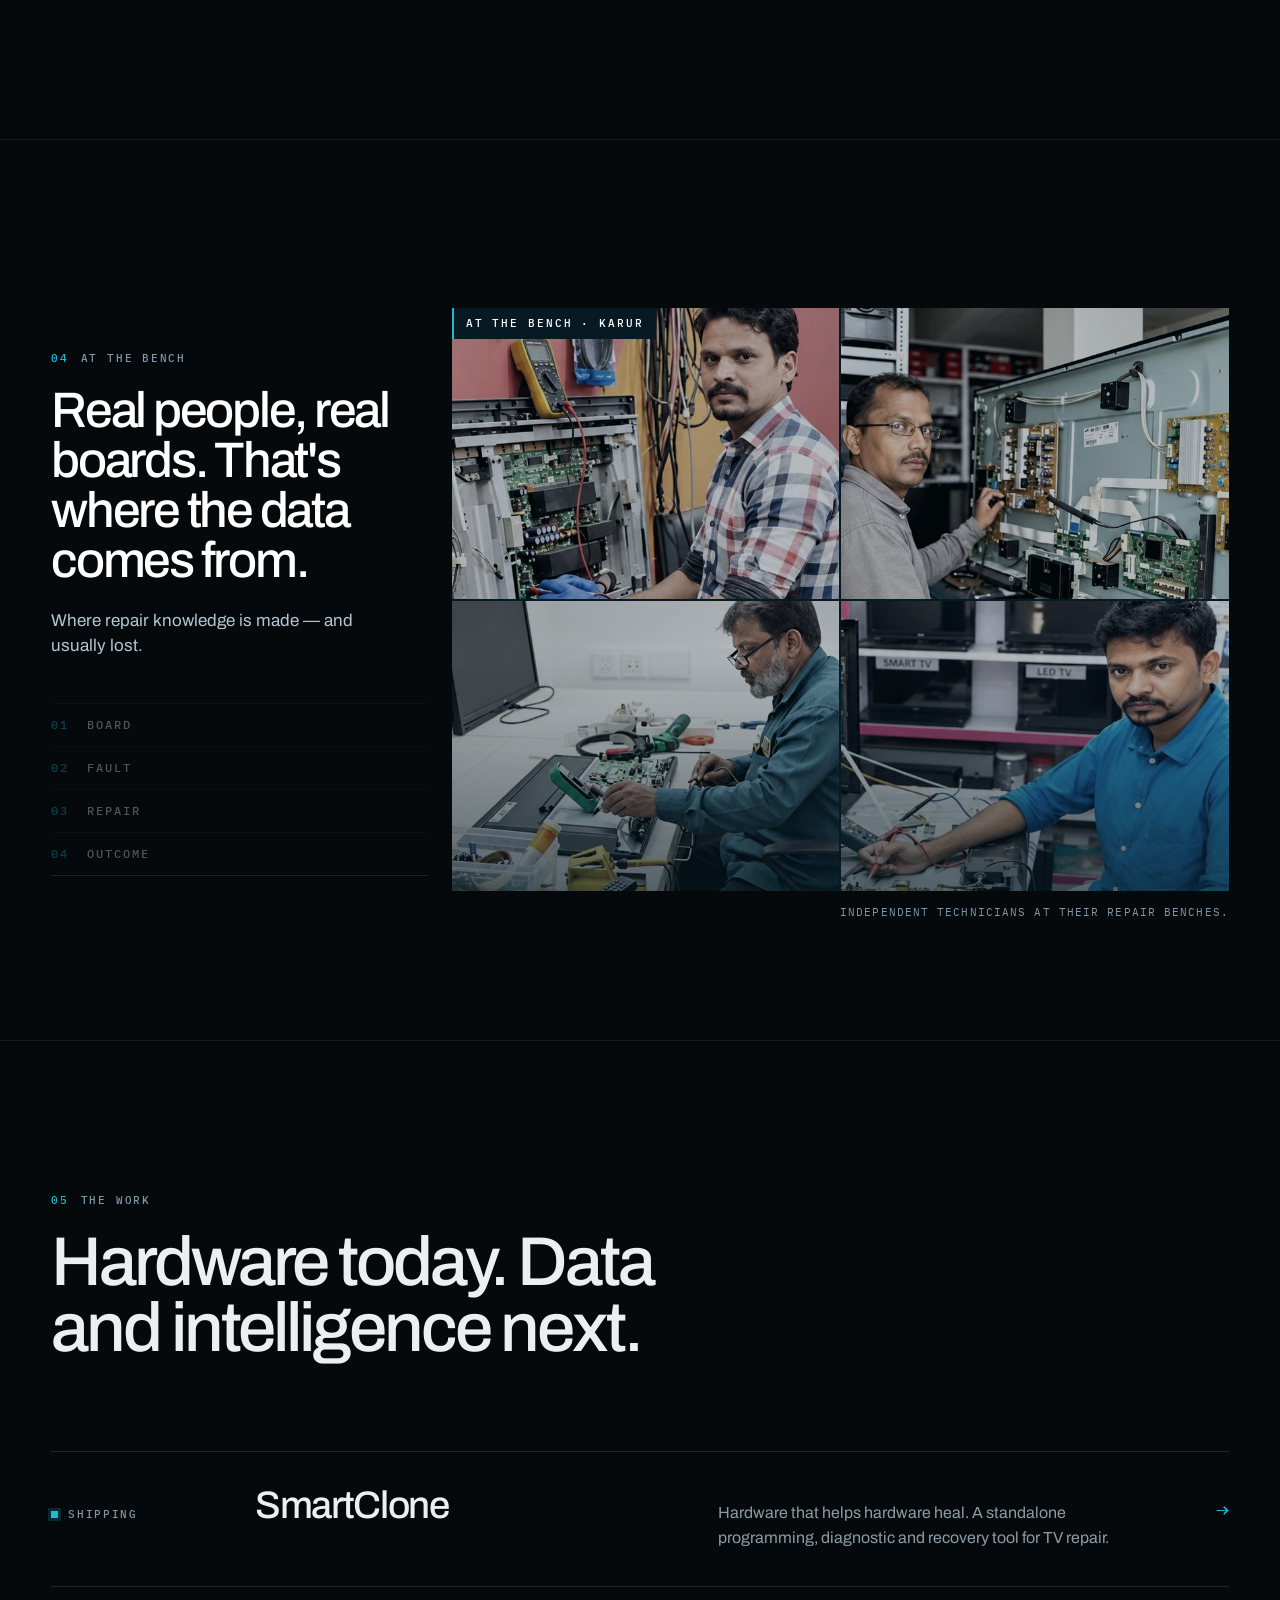
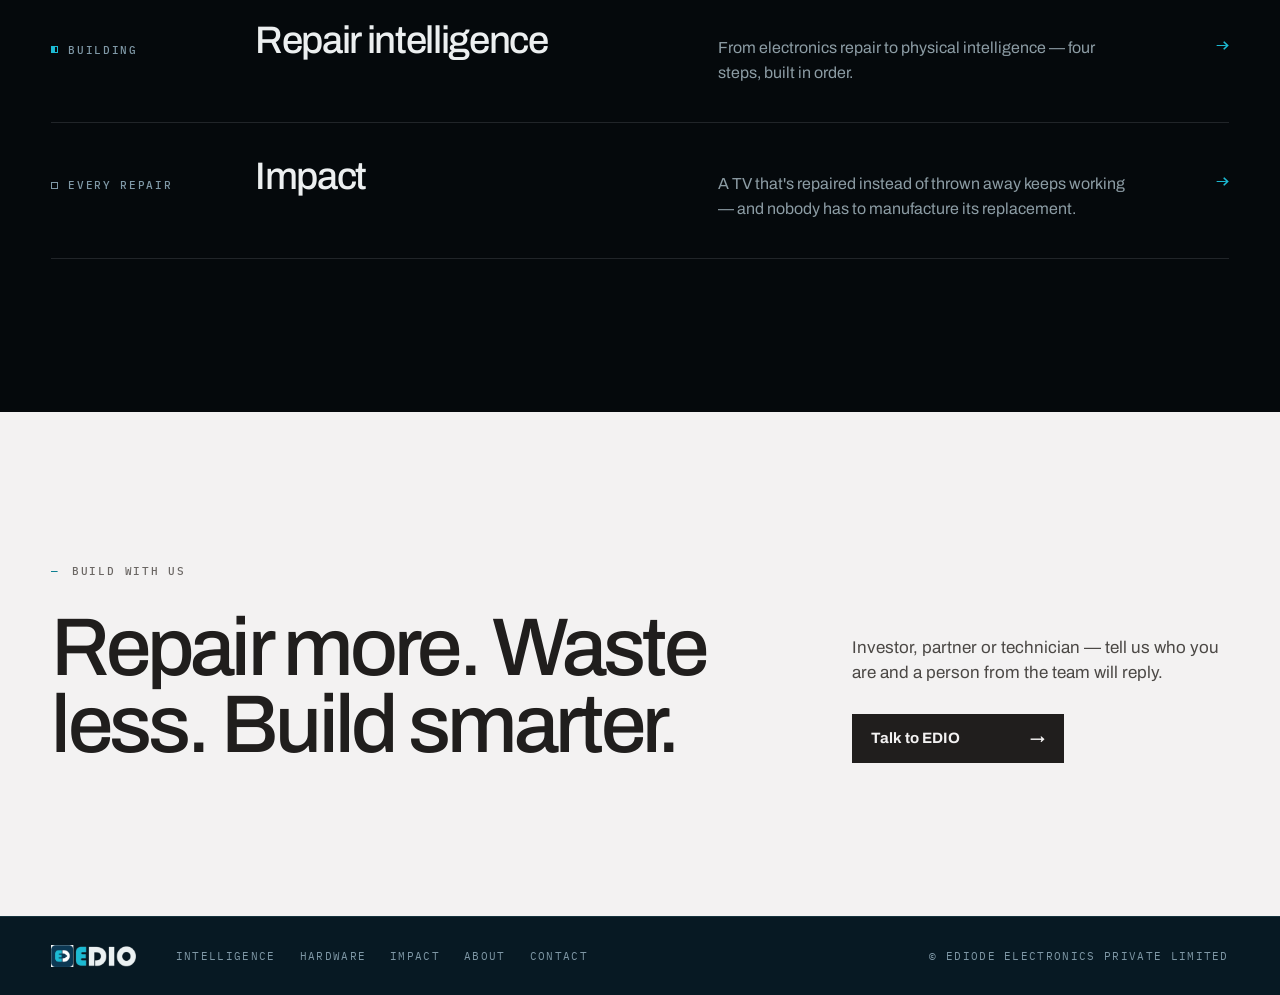
==== commit 6104dc2c: "Homepage: typewriter headline; still image first, 3D viewer loads after intro; slow-network failsafe" ====
--- a/index.html
+++ b/index.html
@@ -32,7 +32,12 @@
     // hold the first frame dark until the intro runs; failsafe if scripts never arrive
     if (!matchMedia('(prefers-reduced-motion: reduce)').matches) {
       h.classList.add('is-intro');
-      setTimeout(function () { h.classList.remove('is-intro'); }, 4000);
+      // failsafe for very slow or blocked scripts: show everything as-is and tell the intro not to replay it
+      setTimeout(function () {
+        if (!h.classList.contains('is-intro')) return;
+        window.__introShown = true; h.classList.remove('is-intro');
+        var hero = document.querySelector('.hero'); if (hero) hero.classList.add('is-placed');
+      }, 9000);
     }
   })(document.documentElement);
 </script>
@@ -93,6 +98,7 @@
     <!-- EDIO's own SmartClone model (same file as edio.in); the poster is a transparent render of this exact view -->
     <div class="device" data-device>
       <div class="device-rig" data-rig>
+      <img class="device-still" data-still src="assets/img/home/smartclone-front.webp" alt="" width="1600" height="900" fetchpriority="high" decoding="async">
       <model-viewer class="device-model" data-model
         src="assets/models/smartclone-3d.glb"
         poster="assets/img/home/smartclone-front.webp"
@@ -297,6 +303,5 @@
 <script src="assets/js/vendor/ScrollTrigger.min.js" defer></script>
 <script src="assets/js/site.js" defer></script>
 <script src="assets/js/home.js" defer></script>
-<script type="module" src="assets/js/vendor/model-viewer.min.js"></script>
 </body>
 </html>
--- a/assets/css/home.css
+++ b/assets/css/home.css
@@ -59,22 +59,22 @@
 }
 .stage::before {
   width: 70vw; height: 70vw; left: -22vw; top: -34vw;
-  background: radial-gradient(closest-side, rgba(28, 186, 211, .16), rgba(28, 186, 211, 0));
+  background: radial-gradient(closest-side, rgba(28, 186, 211, .25), rgba(28, 186, 211, 0));
   animation: drift-a 26s ease-in-out infinite alternate;
 }
 .stage::after {
   width: 64vw; height: 64vw; right: -20vw; bottom: -30vw;
-  background: radial-gradient(closest-side, rgba(40, 140, 175, .18), rgba(40, 140, 175, 0));
+  background: radial-gradient(closest-side, rgba(40, 140, 175, .27), rgba(40, 140, 175, 0));
   animation: drift-b 32s ease-in-out infinite alternate;
 }
 @keyframes drift-a { to { transform: translate(8vw, 6vw); } }
 @keyframes drift-b { to { transform: translate(-7vw, -5vw); } }
 /* soft cyan wash behind the headline, and a thin light line where the floor meets the wall */
-.stage-halo { background: radial-gradient(46% 30% at 50% 36%, rgba(111, 211, 227, .075), rgba(111, 211, 227, 0) 70%); }
+.stage-halo { background: radial-gradient(46% 30% at 50% 36%, rgba(111, 211, 227, .12), rgba(111, 211, 227, 0) 70%); }
 .stage-horizon {
   top: 64%; bottom: auto !important; height: 1px;
-  background: linear-gradient(90deg, rgba(111, 211, 227, 0), rgba(111, 211, 227, .22) 50%, rgba(111, 211, 227, 0));
-  box-shadow: 0 0 24px 2px rgba(28, 186, 211, .12);
+  background: linear-gradient(90deg, rgba(111, 211, 227, 0), rgba(111, 211, 227, .34) 50%, rgba(111, 211, 227, 0));
+  box-shadow: 0 0 30px 3px rgba(28, 186, 211, .18);
 }
 .stage-vignette { background: radial-gradient(120% 90% at 50% 45%, rgba(5, 9, 12, 0) 55%, rgba(2, 4, 6, .55) 100%); }
 .stage-grain {
@@ -99,6 +99,14 @@
   color: var(--ink-hi); text-align: center;
 }
 .ht-line { display: block; }
+/* typewriter cursor: a thin cyan bar after the letter being typed */
+.hero-title .ch { position: relative; }
+.hero-title .ch.is-caret::after {
+  content: ""; position: absolute; left: 100%; top: .12em; bottom: .02em; width: .06em; margin-left: .04em;
+  background: var(--cyan); box-shadow: 0 0 12px rgba(28, 186, 211, .6);
+}
+.hero-title.is-typed .ch.is-caret::after { animation: caret 1s steps(1) infinite; }
+@keyframes caret { 50% { opacity: 0; } }
 .ht-a, .ht-b { display: inline; }
 
 /* the object sits in front of the headline's second line, like a product on a plinth */
@@ -108,6 +116,8 @@
   pointer-events: none;
 }
 .device-rig { position: absolute; inset: 0; }
+.device-still { position: absolute; inset: 0; width: 100%; height: 100%; object-fit: contain; filter: saturate(.86); pointer-events: none; transition: opacity .6s ease; }
+.device.is-live .device-still { opacity: 0; }
 .hero:not(.is-placed) .device { visibility: hidden; }
 .scan {
   position: absolute; left: 0; top: 24%; bottom: 20%; width: 1px; z-index: 3; opacity: 0; pointer-events: none;
@@ -349,7 +359,8 @@
   .ht-a, .ht-b { display: block; }
   .ht-a, .ht-b { white-space: nowrap; }
   .device { width: var(--dev-w, 150vw); top: var(--dev-top, 30%); }
-  .hs, .scan, .story { display: none !important; }   /* phones: no overlays on the device */
+  .hs, .scan, .leader { display: none !important; }   /* phones: no marks on the device itself */
+  .case-row:first-child { display: none; }             /* the case card stays compact on phones */
   .hs > span { font-size: 9px; padding: 5px 7px; }
   .offer-stats > div { padding-left: 10px; row-gap: 6px; }
 
@@ -418,4 +429,4 @@
 
 @media (prefers-reduced-motion: reduce) { .stage::before, .stage::after { animation: none; } }
 
-@media (max-width: 767px) { .stage-halo { background: radial-gradient(70% 34% at 50% 34%, rgba(111, 211, 227, .09), rgba(111, 211, 227, 0) 70%); } }
+@media (max-width: 767px) { .stage-halo { background: radial-gradient(70% 34% at 50% 34%, rgba(111, 211, 227, .14), rgba(111, 211, 227, 0) 70%); } }
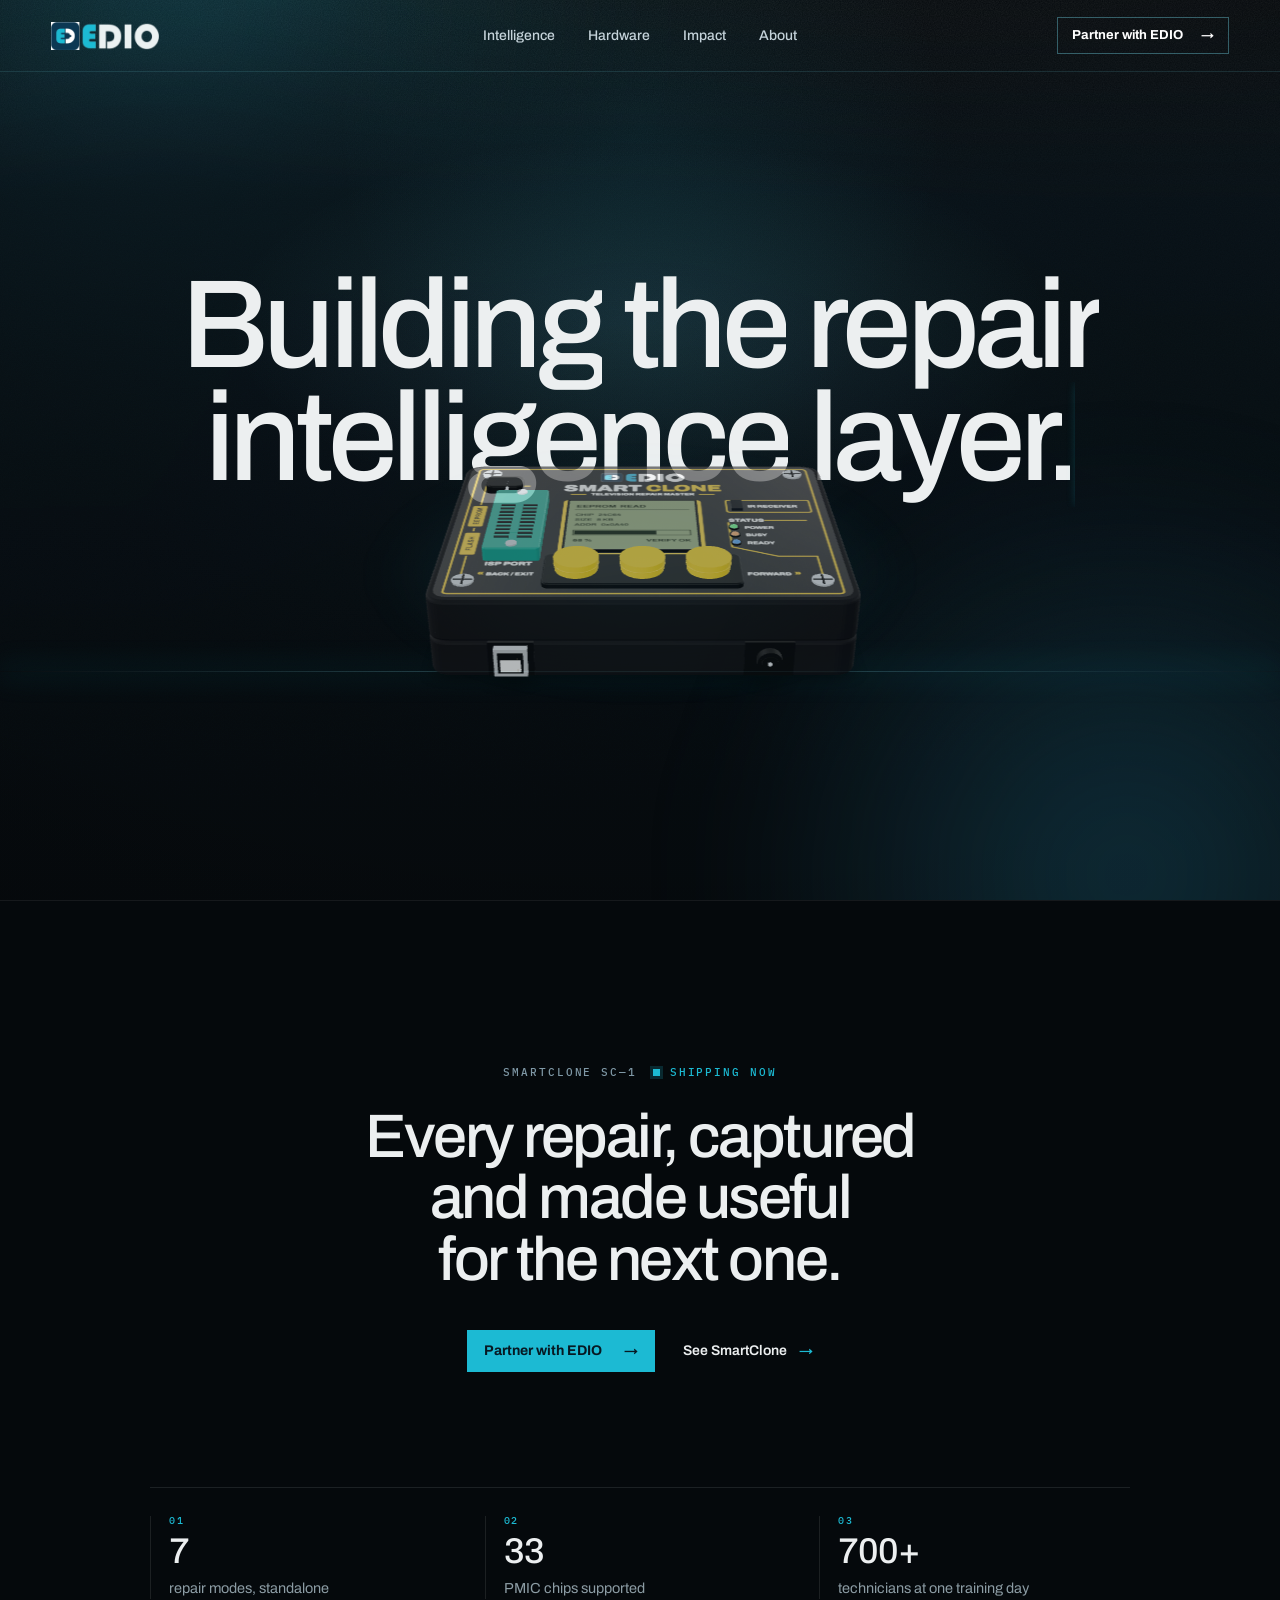
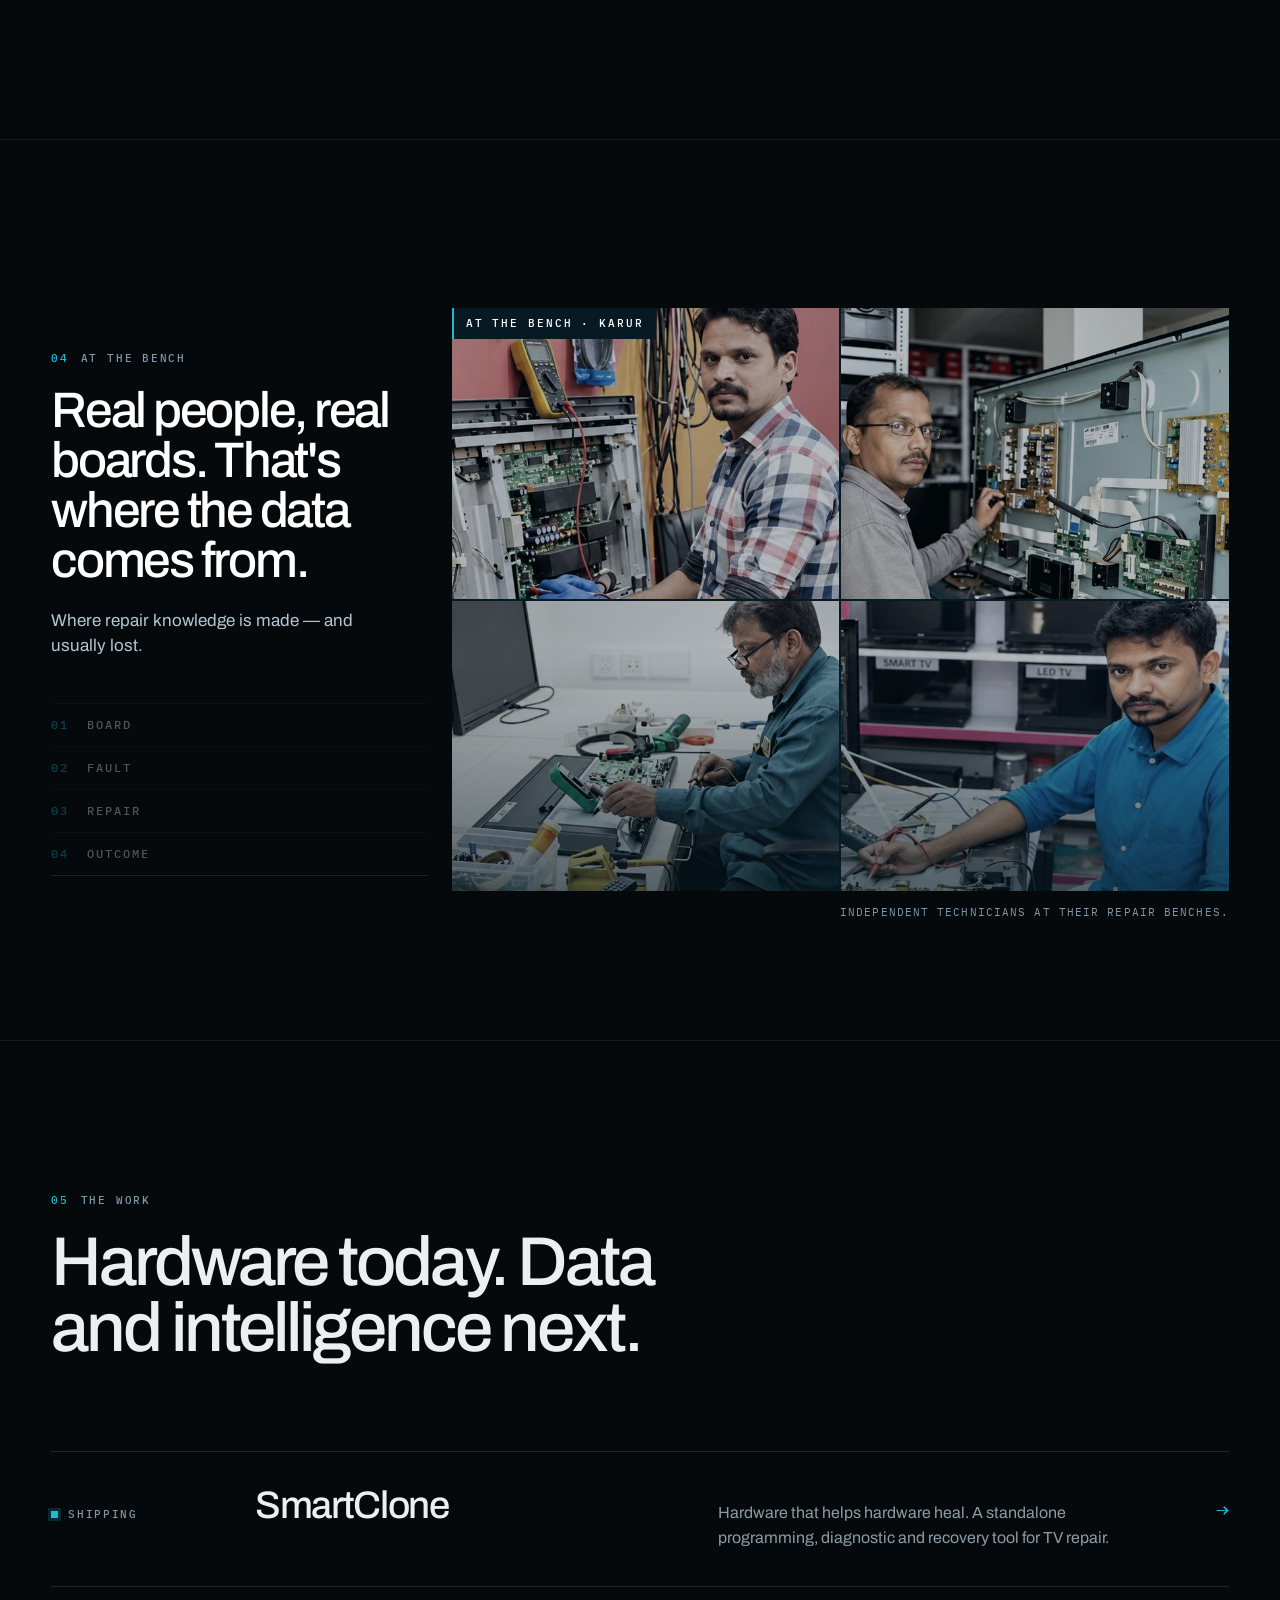
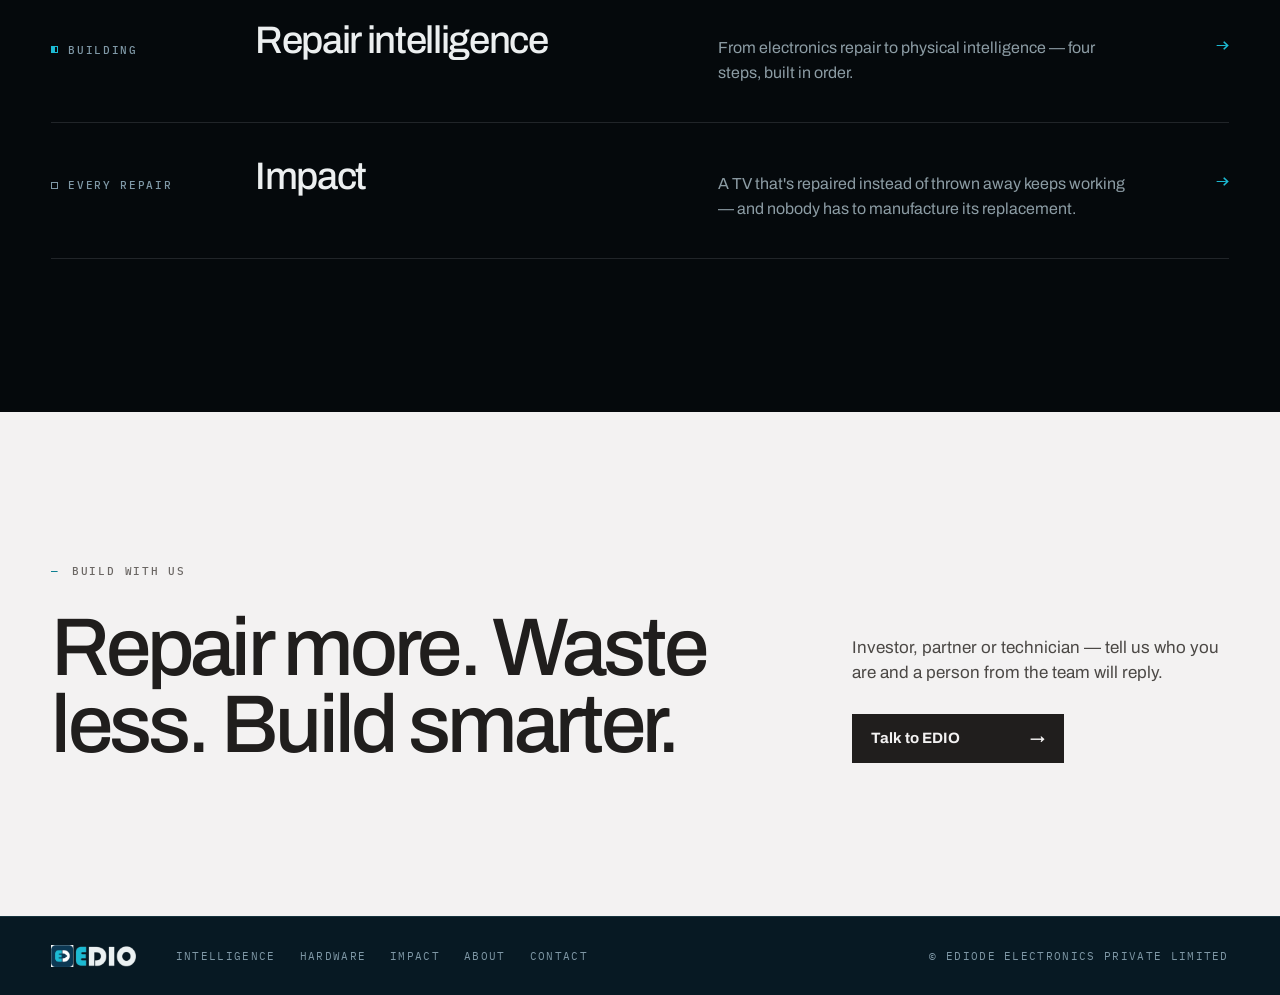
==== commit 434c52de: "Homepage: restore 3D device as before, faster typewriter Co-Authored-By: Claude Opus 5.5 <noreply@an" ====
--- a/index.html
+++ b/index.html
@@ -98,7 +98,6 @@
     <!-- EDIO's own SmartClone model (same file as edio.in); the poster is a transparent render of this exact view -->
     <div class="device" data-device>
       <div class="device-rig" data-rig>
-      <img class="device-still" data-still src="assets/img/home/smartclone-front.webp" alt="" width="1600" height="900" fetchpriority="high" decoding="async">
       <model-viewer class="device-model" data-model
         src="assets/models/smartclone-3d.glb"
         poster="assets/img/home/smartclone-front.webp"
@@ -303,5 +302,6 @@
 <script src="assets/js/vendor/ScrollTrigger.min.js" defer></script>
 <script src="assets/js/site.js" defer></script>
 <script src="assets/js/home.js" defer></script>
+<script type="module" src="assets/js/vendor/model-viewer.min.js"></script>
 </body>
 </html>
--- a/assets/css/home.css
+++ b/assets/css/home.css
@@ -116,8 +116,6 @@
   pointer-events: none;
 }
 .device-rig { position: absolute; inset: 0; }
-.device-still { position: absolute; inset: 0; width: 100%; height: 100%; object-fit: contain; filter: saturate(.86); pointer-events: none; transition: opacity .6s ease; }
-.device.is-live .device-still { opacity: 0; }
 .hero:not(.is-placed) .device { visibility: hidden; }
 .scan {
   position: absolute; left: 0; top: 24%; bottom: 20%; width: 1px; z-index: 3; opacity: 0; pointer-events: none;
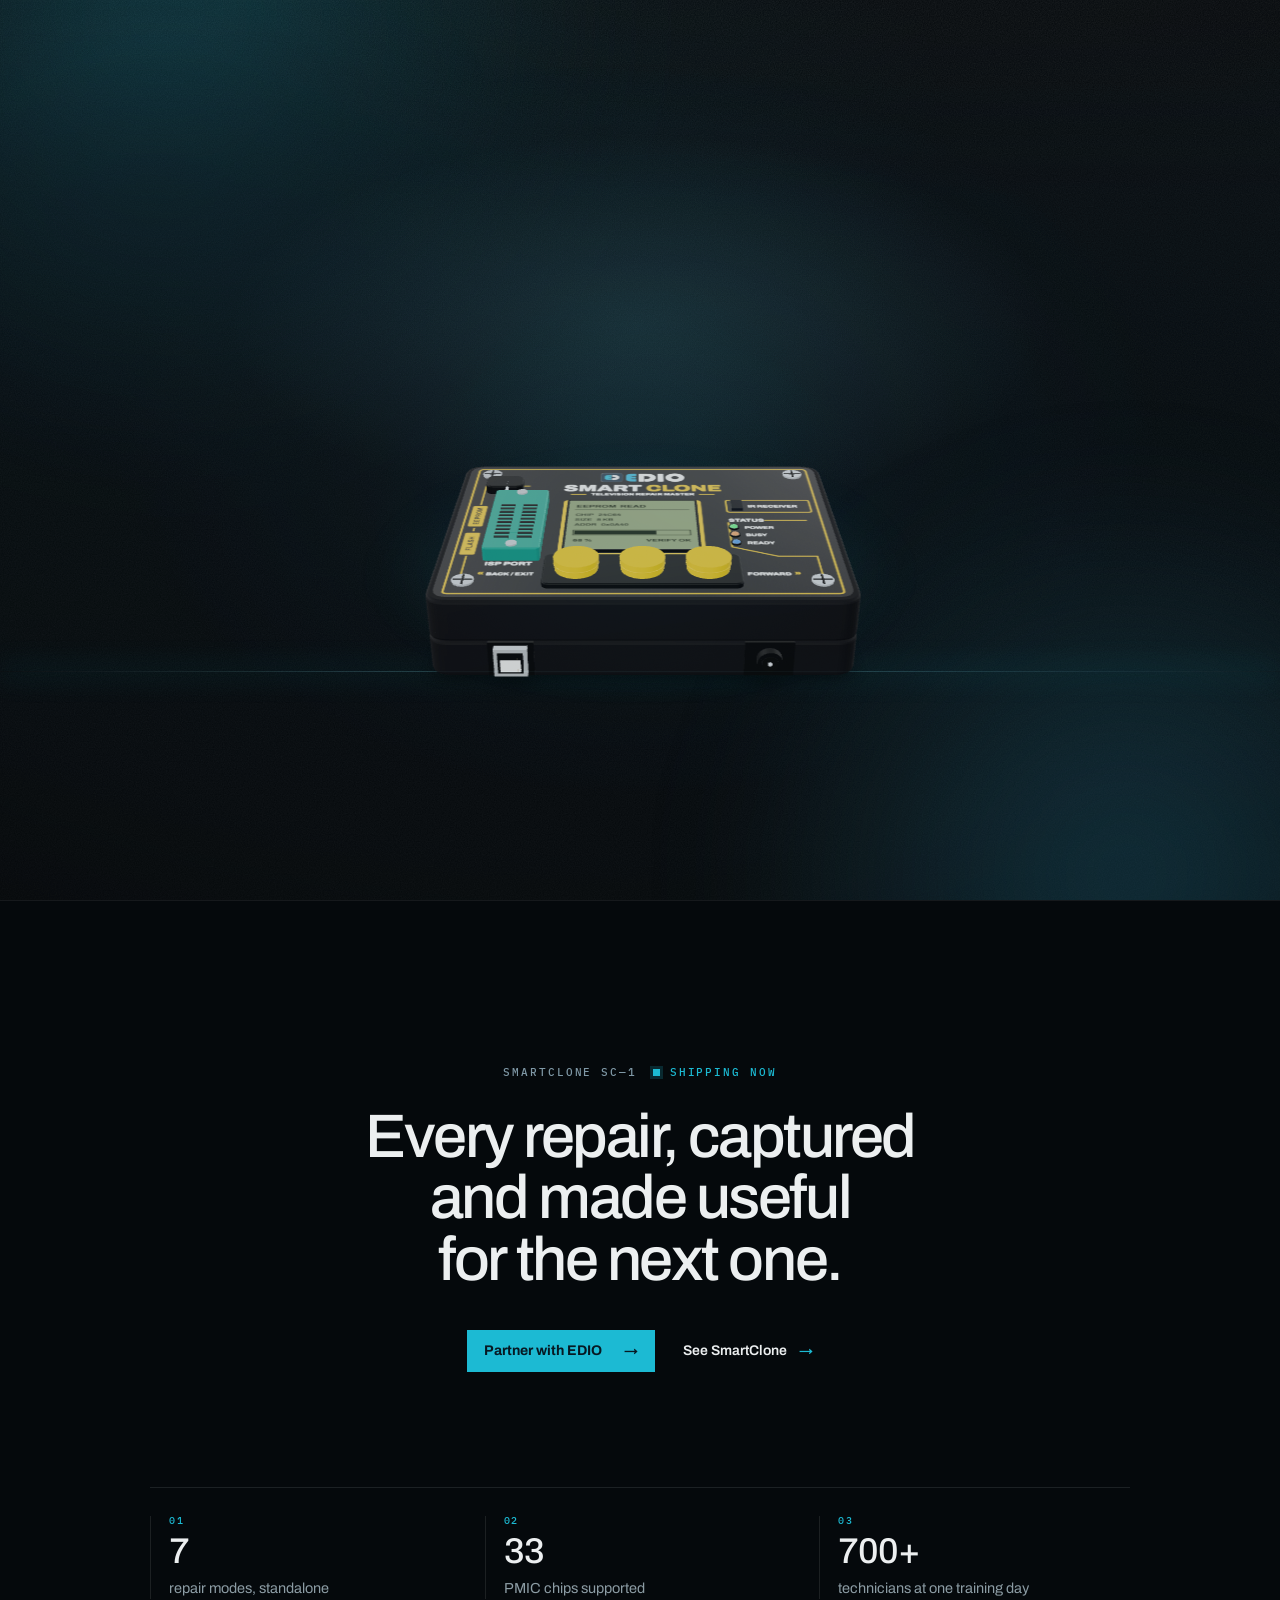
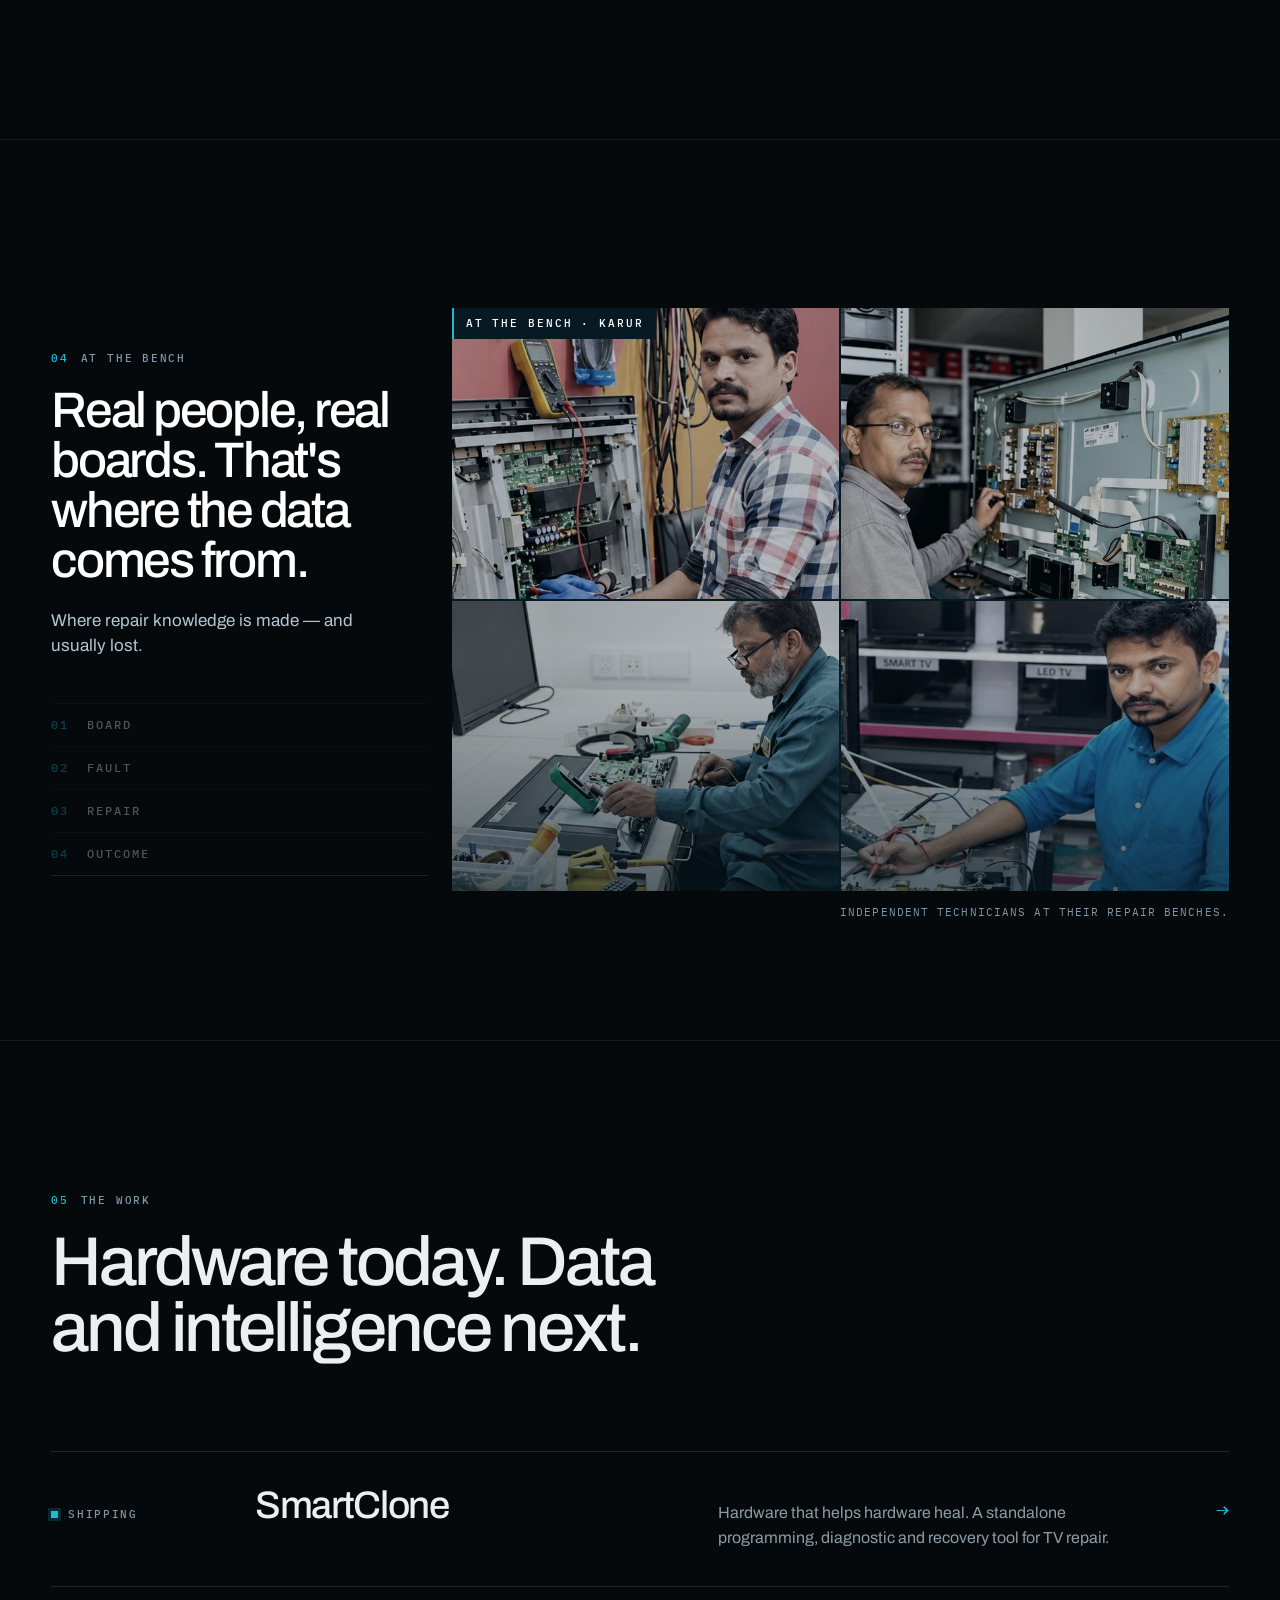
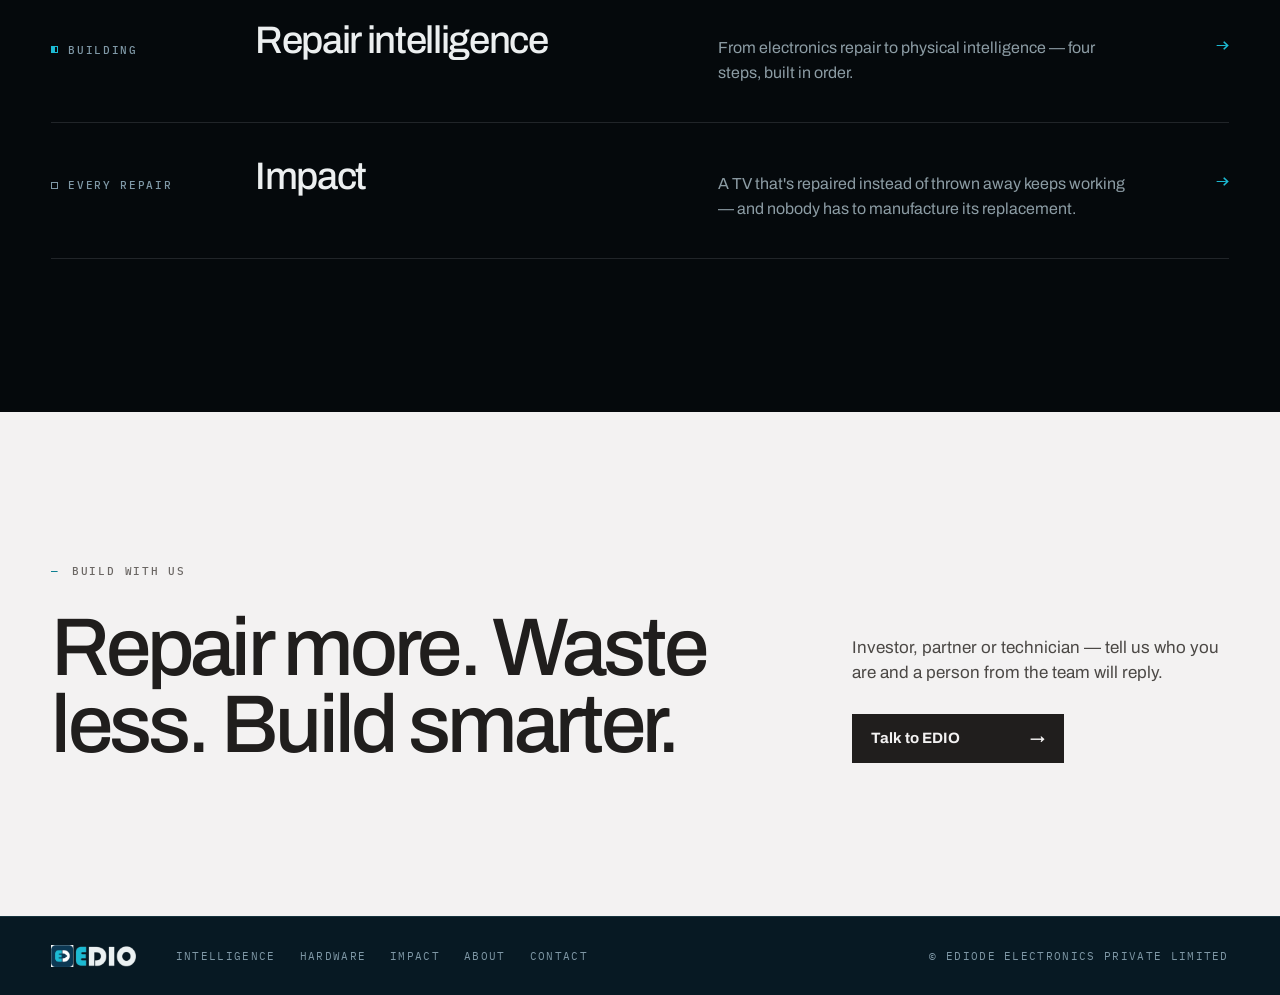
==== commit 61cc1ac8: "Homepage intro: wait for the 3D model before typing; cache-bust home assets Co-Authored-By: Claude O" ====
--- a/index.html
+++ b/index.html
@@ -25,7 +25,7 @@
 <link href="https://fonts.googleapis.com/css2?family=Archivo:wdth,wght@75..125,400..900&family=IBM+Plex+Mono:wght@400;500&display=swap" rel="stylesheet">
 <link rel="preload" as="image" href="assets/img/home/smartclone-front.webp">
 <link rel="stylesheet" href="assets/css/base.css">
-<link rel="stylesheet" href="assets/css/home.css">
+<link rel="stylesheet" href="assets/css/home.css?v=20260930b">
 <script>
   (function (h) {
     h.classList.replace('no-js', 'js');
@@ -301,7 +301,7 @@
 <script src="assets/js/vendor/gsap.min.js" defer></script>
 <script src="assets/js/vendor/ScrollTrigger.min.js" defer></script>
 <script src="assets/js/site.js" defer></script>
-<script src="assets/js/home.js" defer></script>
+<script src="assets/js/home.js?v=20260930b" defer></script>
 <script type="module" src="assets/js/vendor/model-viewer.min.js"></script>
 </body>
 </html>
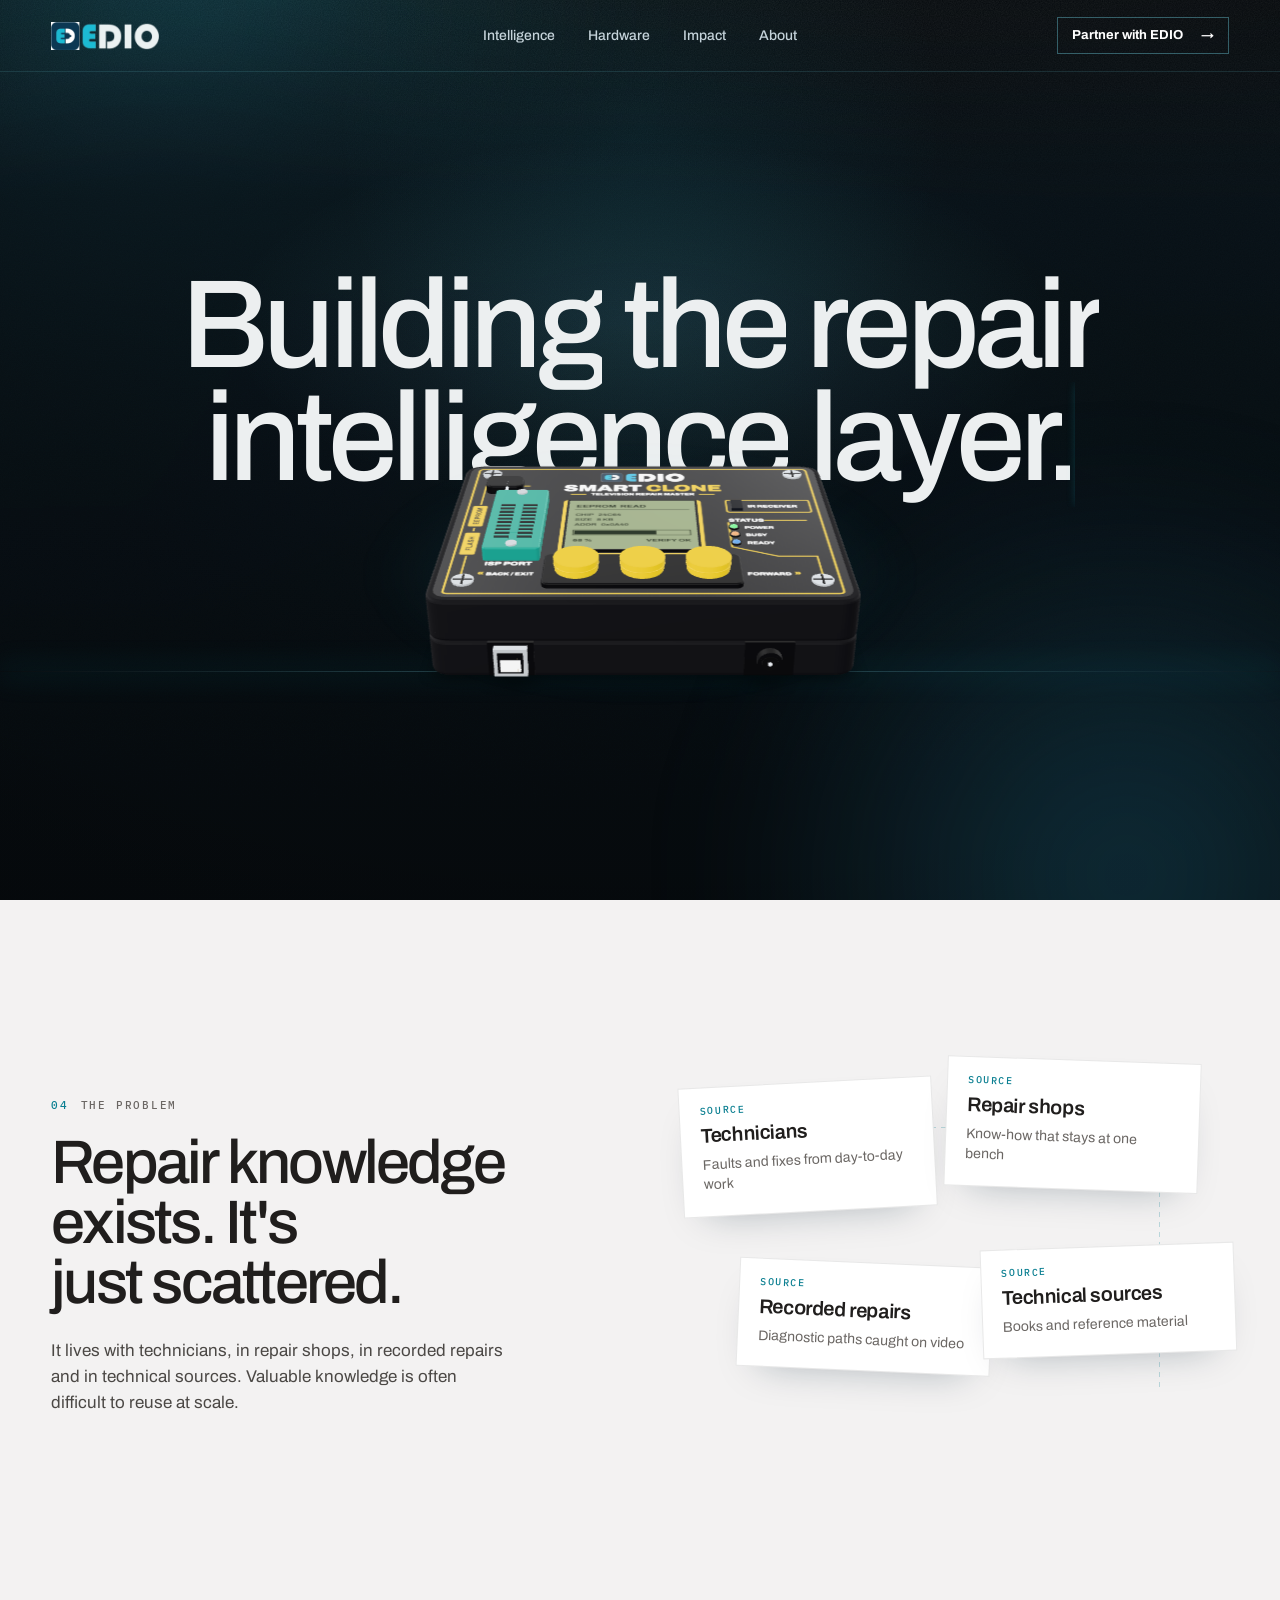
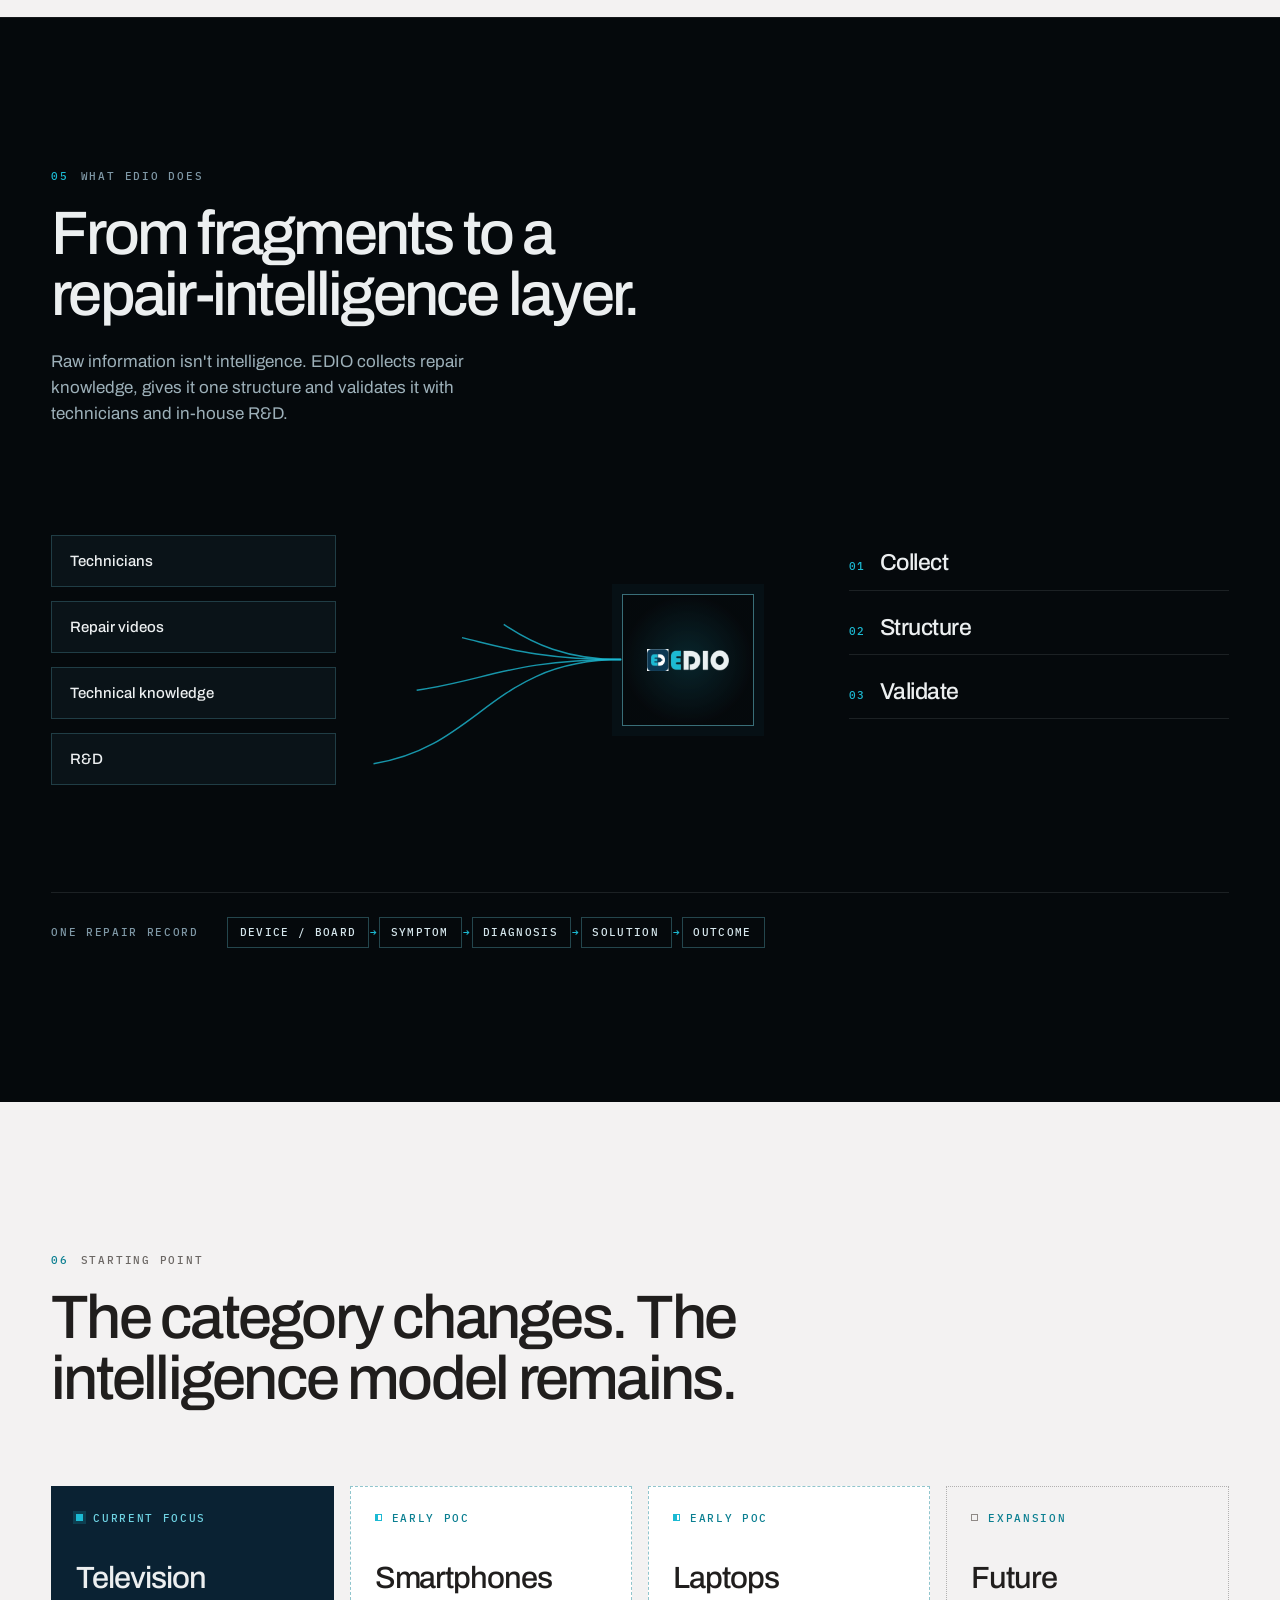
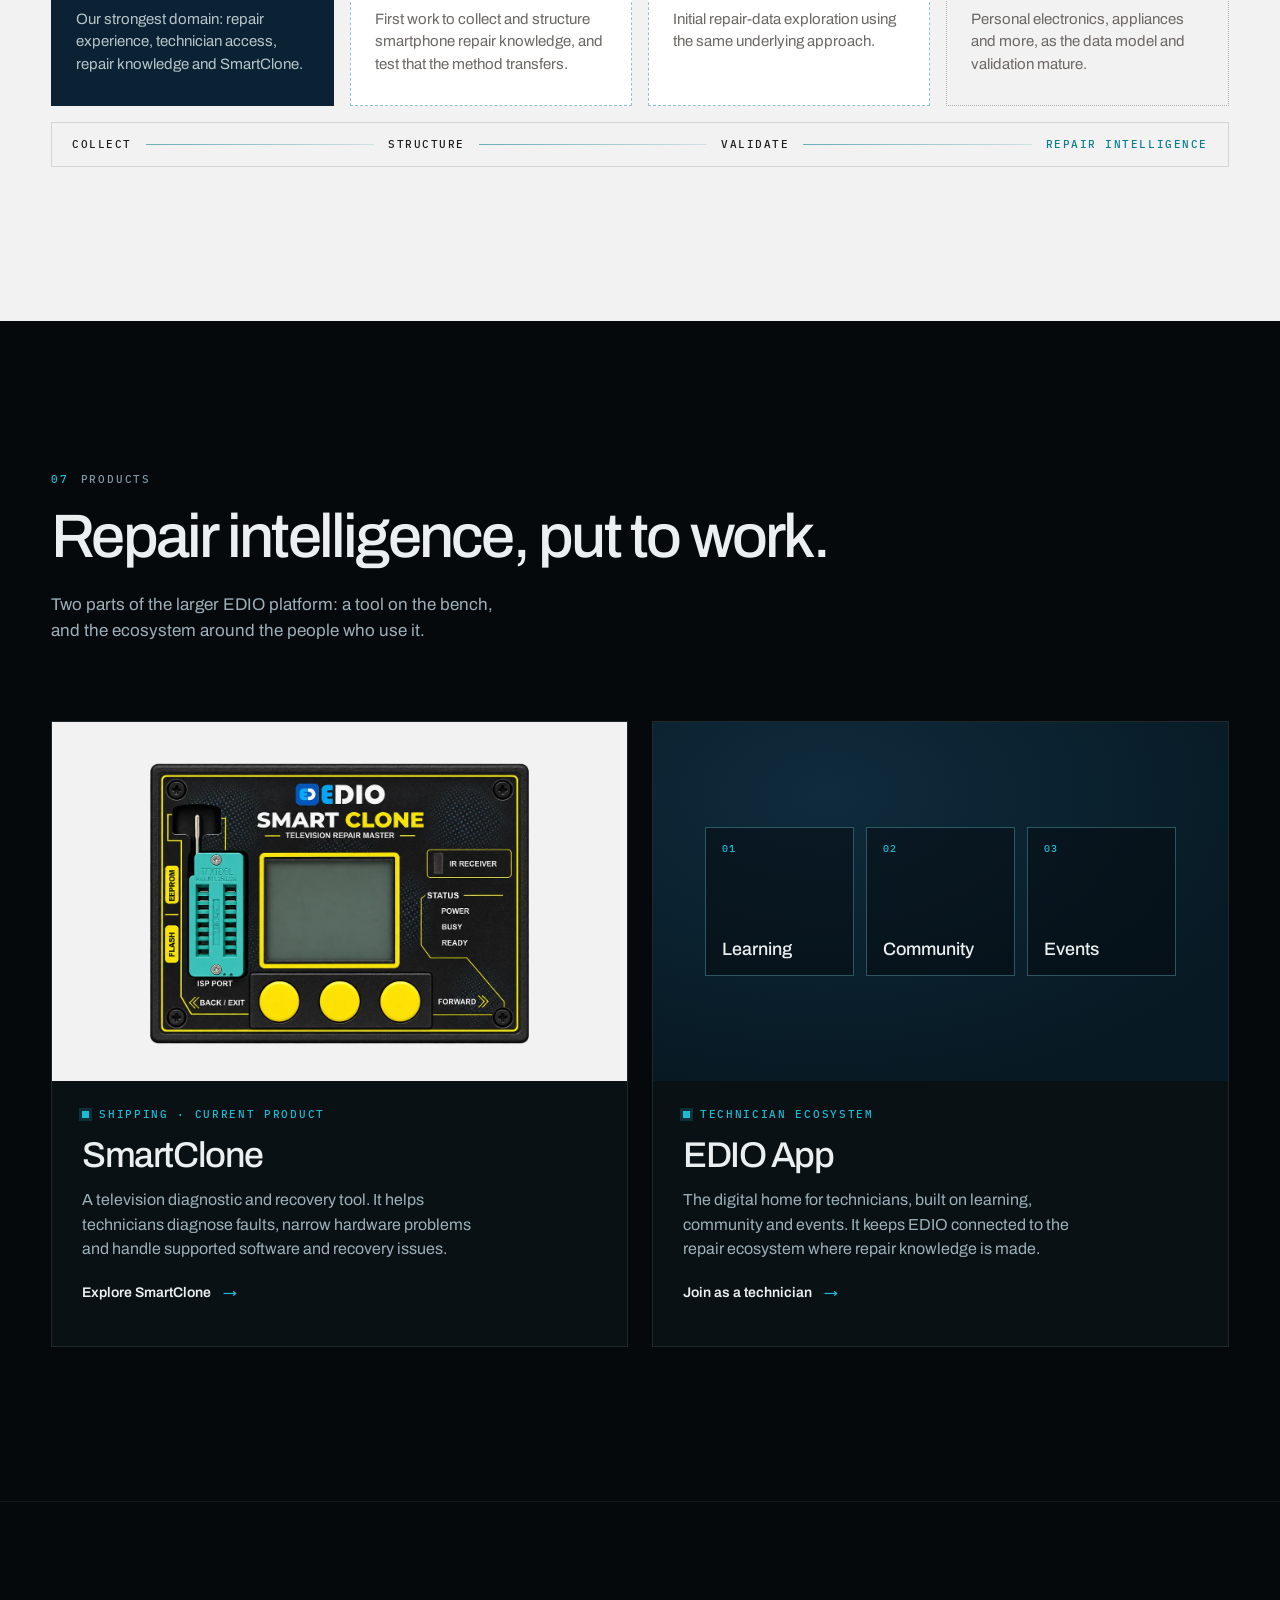
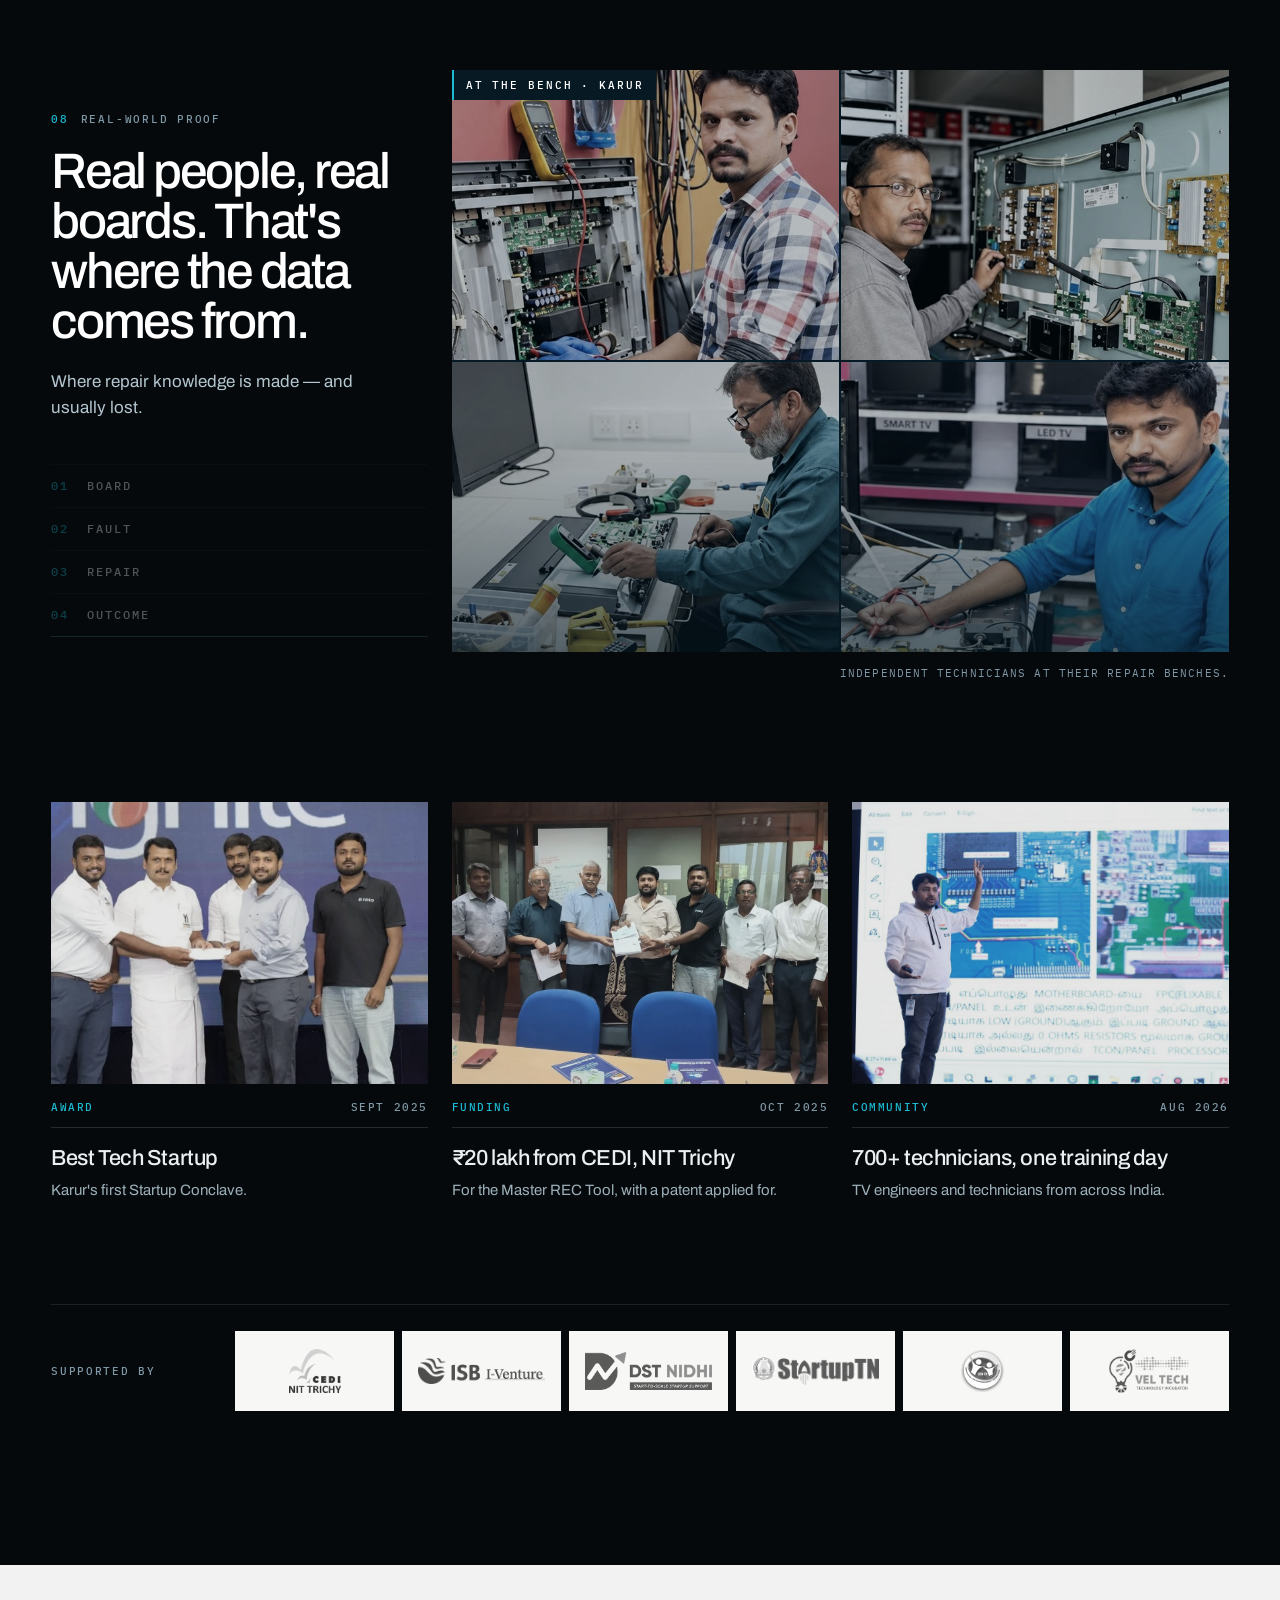
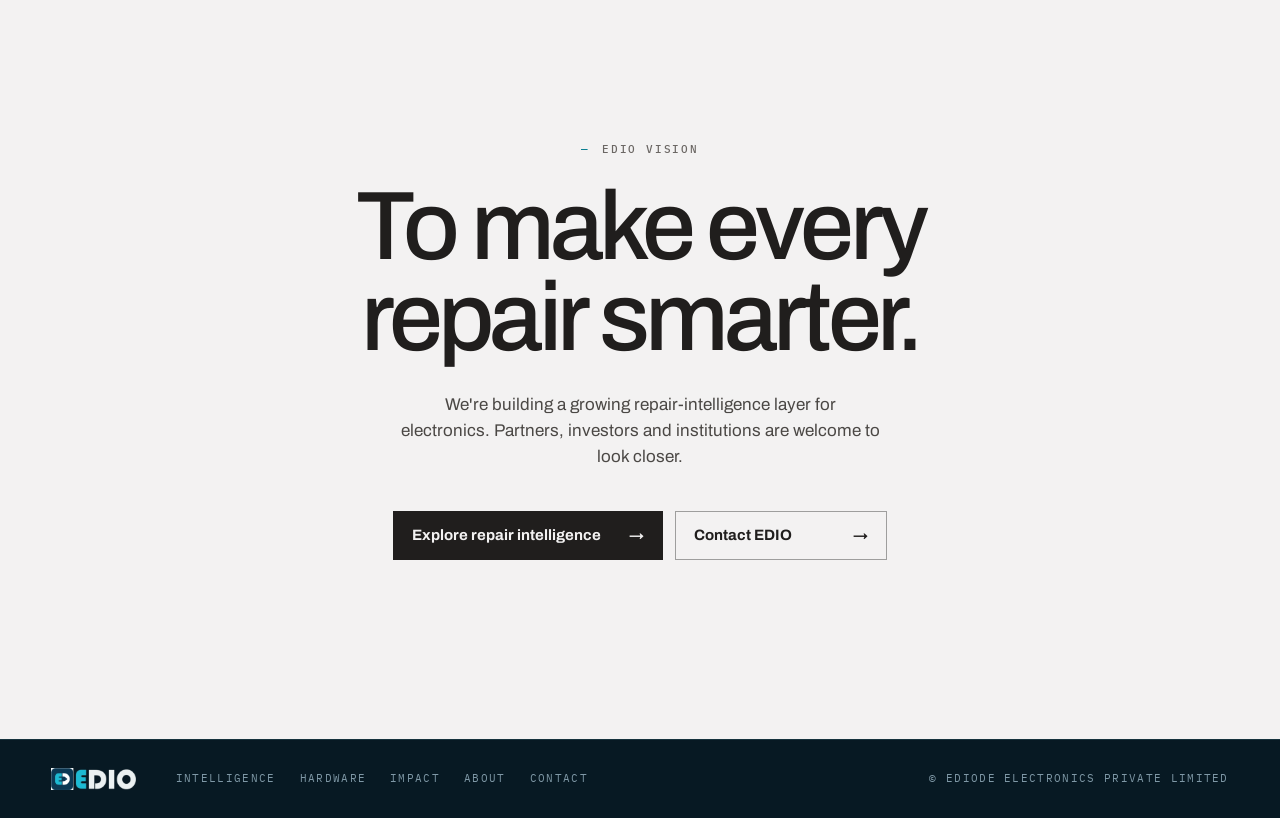
==== commit 3745da14: "Homepage sections 04–09 from the strategy brief (hero untouched) Co-Authored-By: Claude Opus 5.5 <no" ====
--- a/index.html
+++ b/index.html
@@ -26,6 +26,7 @@
 <link rel="preload" as="image" href="assets/img/home/smartclone-front.webp">
 <link rel="stylesheet" href="assets/css/base.css">
 <link rel="stylesheet" href="assets/css/home.css?v=20260930b">
+<link rel="stylesheet" href="assets/css/home-sections.css?v=1">
 <script>
   (function (h) {
     h.classList.replace('no-js', 'js');
@@ -159,20 +160,133 @@
   </div>
 </section>
 
-<!-- ============ OFFER — what EDIO does, in one line, and the way in ============ -->
-<section class="offer" aria-label="EDIO in brief">
-  <div class="container offer-inner">
-    <p class="offer-tag" data-rise>SmartClone SC—1 <span><i class="led" aria-hidden="true"></i>Shipping now</span></p>
-    <p class="offer-line" data-split>Every repair, captured and made useful for the next one.</p>
-    <div class="offer-cta" data-rise>
-      <a class="btn btn-solid btn-sm" href="contact.html">Partner with EDIO <i aria-hidden="true">→</i></a>
-      <a class="text-link" href="hardware.html">See SmartClone <i aria-hidden="true">→</i></a>
-    </div>
-    <dl class="offer-stats" data-rise-stagger>
-      <div data-rise><span class="st-n">01</span><dt>7</dt><dd>repair modes, standalone</dd></div>
-      <div data-rise><span class="st-n">02</span><dt>33</dt><dd>PMIC chips supported</dd></div>
-      <div data-rise><span class="st-n">03</span><dt>700+</dt><dd>technicians at one training day</dd></div>
-    </dl>
+<!-- ============ 04 THE PROBLEM — knowledge exists, but it is scattered ============ -->
+<section class="hs-problem" aria-labelledby="problem-title">
+  <div class="container hs-problem-grid">
+    <div class="hs-problem-copy">
+      <p class="kicker kicker--dark" data-rise><span>04</span> The problem</p>
+      <h2 class="hs-h2 hs-h2--ink" id="problem-title" data-split>Repair knowledge exists. It's just scattered.</h2>
+      <p class="hs-lede hs-lede--ink" data-rise>It lives with technicians, in repair shops, in recorded repairs and in technical sources. Valuable knowledge is often difficult to reuse at scale.</p>
+    </div>
+    <!-- fragments sit apart, as the knowledge does; they drift slightly with scroll -->
+    <div class="scatter" data-scatter aria-hidden="true">
+      <div class="frag" style="--x:4%;--y:6%;--r:-3deg;--d:0" data-frag><span>Source</span><b>Technicians</b><em>Faults and fixes from day-to-day work</em></div>
+      <div class="frag" style="--x:52%;--y:0%;--r:2deg;--d:1" data-frag><span>Source</span><b>Repair shops</b><em>Know-how that stays at one bench</em></div>
+      <div class="frag" style="--x:14%;--y:52%;--r:2.5deg;--d:2" data-frag><span>Source</span><b>Recorded repairs</b><em>Diagnostic paths caught on video</em></div>
+      <div class="frag" style="--x:58%;--y:48%;--r:-2deg;--d:3" data-frag><span>Source</span><b>Technical sources</b><em>Books and reference material</em></div>
+    </div>
+  </div>
+</section>
+
+<!-- ============ 05 WHAT EDIO DOES — sources → EDIO → collect → structure → validate → intelligence ============ -->
+<section class="hs-flow" aria-labelledby="flow-title" data-flow>
+  <div class="container">
+    <div class="hs-head">
+      <p class="kicker" data-rise><span>05</span> What EDIO does</p>
+      <h2 class="hs-h2" id="flow-title" data-split>From fragments to a repair-intelligence layer.</h2>
+      <p class="hs-lede" data-rise>Raw information isn't intelligence. EDIO collects repair knowledge, gives it one structure and validates it with technicians and in-house R&amp;D.</p>
+    </div>
+
+    <div class="flow" role="img" aria-label="Technicians, repair videos, technical knowledge and R&amp;D feed into EDIO, which collects, structures and validates them into repair intelligence">
+      <ol class="flow-in">
+        <li data-flow-in>Technicians</li>
+        <li data-flow-in>Repair videos</li>
+        <li data-flow-in>Technical knowledge</li>
+        <li data-flow-in>R&amp;D</li>
+      </ol>
+      <svg class="flow-wires" viewBox="0 0 100 100" preserveAspectRatio="none" aria-hidden="true">
+        <path data-flow-wire d="M0 12.5 C 50 12.5, 50 50, 100 50" pathLength="1"/>
+        <path data-flow-wire d="M0 37.5 C 50 37.5, 50 50, 100 50" pathLength="1"/>
+        <path data-flow-wire d="M0 62.5 C 50 62.5, 50 50, 100 50" pathLength="1"/>
+        <path data-flow-wire d="M0 87.5 C 50 87.5, 50 50, 100 50" pathLength="1"/>
+      </svg>
+      <div class="flow-core" data-flow-core><img src="assets/img/logo-wordmark-light.png" alt="" width="123" height="32"></div>
+      <ol class="flow-steps">
+        <li data-flow-step><span>01</span>Collect</li>
+        <li data-flow-step><span>02</span>Structure</li>
+        <li data-flow-step><span>03</span>Validate</li>
+        <li data-flow-step class="is-out"><span>→</span>Repair intelligence</li>
+      </ol>
+    </div>
+
+    <!-- one record, the unit the whole process produces -->
+    <div class="record-line" data-rise>
+      <p class="record-line-label">One repair record</p>
+      <ol>
+        <li>Device / board</li><li>Symptom</li><li>Diagnosis</li><li>Solution</li><li>Outcome</li>
+      </ol>
+    </div>
+  </div>
+</section>
+
+<!-- ============ 06 STARTING POINT — the category changes, the model remains ============ -->
+<section class="hs-cats" aria-labelledby="cats-title">
+  <div class="container">
+    <div class="hs-head">
+      <p class="kicker kicker--dark" data-rise><span>06</span> Starting point</p>
+      <h2 class="hs-h2 hs-h2--ink" id="cats-title" data-split>The category changes. The intelligence model remains.</h2>
+    </div>
+    <ol class="cats" data-rise-stagger>
+      <li class="cat cat--now" data-rise>
+        <p class="cat-stage"><i class="led"></i>Current focus</p>
+        <h3>Television</h3>
+        <p>Our strongest domain: repair experience, technician access, repair knowledge and SmartClone.</p>
+      </li>
+      <li class="cat cat--poc" data-rise>
+        <p class="cat-stage"><i class="led led--half"></i>Early POC</p>
+        <h3>Smartphones</h3>
+        <p>First work to collect and structure smartphone repair knowledge, and test that the method transfers.</p>
+      </li>
+      <li class="cat cat--poc" data-rise>
+        <p class="cat-stage"><i class="led led--half"></i>Early POC</p>
+        <h3>Laptops</h3>
+        <p>Initial repair-data exploration using the same underlying approach.</p>
+      </li>
+      <li class="cat cat--next" data-rise>
+        <p class="cat-stage"><i class="led led--off"></i>Expansion</p>
+        <h3>Future</h3>
+        <p>Personal electronics, appliances and more, as the data model and validation mature.</p>
+      </li>
+    </ol>
+    <!-- one shared model runs underneath every category -->
+    <div class="cats-model" data-rise><span>Collect</span><i></i><span>Structure</span><i></i><span>Validate</span><i></i><span>Repair intelligence</span></div>
+  </div>
+</section>
+
+<!-- ============ 07 PRODUCTS — proof that repair intelligence becomes practical ============ -->
+<section class="hs-products" aria-labelledby="products-title">
+  <div class="container">
+    <div class="hs-head">
+      <p class="kicker" data-rise><span>07</span> Products</p>
+      <h2 class="hs-h2" id="products-title" data-split>Repair intelligence, put to work.</h2>
+      <p class="hs-lede" data-rise>Two parts of the larger EDIO platform: a tool on the bench, and the ecosystem around the people who use it.</p>
+    </div>
+    <div class="prods">
+      <article class="prod prod--smartclone" data-rise>
+        <div class="prod-media"><img src="assets/img/hardware/smartclone-top.webp" alt="SmartClone, seen from above" width="1100" height="825" loading="lazy"></div>
+        <div class="prod-body">
+          <p class="prod-tag"><i class="led"></i>Shipping · Current product</p>
+          <h3>SmartClone</h3>
+          <p>A television diagnostic and recovery tool. It helps technicians diagnose faults, narrow hardware problems and handle supported software and recovery issues.</p>
+          <a class="text-link" href="hardware.html">Explore SmartClone <i aria-hidden="true">→</i></a>
+        </div>
+      </article>
+      <article class="prod prod--app" data-rise>
+        <div class="prod-media prod-media--app" aria-hidden="true">
+          <div class="pillars">
+            <div><span>01</span>Learning</div>
+            <div><span>02</span>Community</div>
+            <div><span>03</span>Events</div>
+          </div>
+        </div>
+        <div class="prod-body">
+          <p class="prod-tag"><i class="led"></i>Technician ecosystem</p>
+          <h3>EDIO App</h3>
+          <p>The digital home for technicians, built on learning, community and events. It keeps EDIO connected to the repair ecosystem where repair knowledge is made.</p>
+          <a class="text-link" href="contact.html?role=repair-professional">Join as a technician <i aria-hidden="true">→</i></a>
+        </div>
+      </article>
+    </div>
   </div>
 </section>
 
@@ -180,7 +294,7 @@
 <section class="bench" id="bench" data-bench>
   <div class="container bench-grid">
     <div class="bench-copy">
-      <p class="kicker kicker--light"><span>04</span> At the bench</p>
+      <p class="kicker kicker--light"><span>08</span> Real-world proof</p>
       <h2 class="bench-title" data-split>Real people, real boards. That's where the data comes from.</h2>
       <p class="bench-sub">Where repair knowledge is made — and usually lost.</p>
 
@@ -236,48 +350,53 @@
   </div>
 </section>
 
-<!-- ============ PATHS — where to go next ============ -->
-<section class="paths">
+<!-- ============ 08b MILESTONES — verified only ============ -->
+<section class="hs-proof" aria-labelledby="proof-title">
   <div class="container">
-    <p class="kicker" data-rise><span>05</span> The work</p>
-    <h2 class="paths-title" data-split>Hardware today. Data and intelligence next.</h2>
-    <ol class="path-list">
-      <li class="path" data-rise>
-        <a href="hardware.html">
-          <span class="path-status"><i class="led"></i>Shipping</span>
-          <span class="path-name">SmartClone</span>
-          <span class="path-desc">Hardware that helps hardware heal. A standalone programming, diagnostic and recovery tool for TV repair.</span>
-          <span class="path-go" aria-hidden="true">→</span>
-        </a>
-      </li>
-      <li class="path" data-rise>
-        <a href="intelligence.html">
-          <span class="path-status"><i class="led led--half"></i>Building</span>
-          <span class="path-name">Repair intelligence</span>
-          <span class="path-desc">From electronics repair to physical intelligence — four steps, built in order.</span>
-          <span class="path-go" aria-hidden="true">→</span>
-        </a>
-      </li>
-      <li class="path" data-rise>
-        <a href="impact.html">
-          <span class="path-status"><i class="led led--off"></i>Every repair</span>
-          <span class="path-name">Impact</span>
-          <span class="path-desc">A TV that's repaired instead of thrown away keeps working — and nobody has to manufacture its replacement.</span>
-          <span class="path-go" aria-hidden="true">→</span>
-        </a>
+    <h2 class="sr" id="proof-title">Milestones</h2>
+    <ol class="miles" data-rise-stagger>
+      <li class="mile" data-rise>
+        <div class="mile-media"><img src="assets/img/about/karur-conclave.webp" alt="Best Tech Startup award at Karur's first Startup Conclave" width="960" height="720" loading="lazy"></div>
+        <p class="mile-meta"><span>Award</span><time datetime="2025-09">Sept 2025</time></p>
+        <h3>Best Tech Startup</h3>
+        <p>Karur's first Startup Conclave.</p>
+      </li>
+      <li class="mile" data-rise>
+        <div class="mile-media"><img src="assets/img/about/cedi-funding.webp" alt="CEDI NIT Trichy funding handover" width="1040" height="780" loading="lazy"></div>
+        <p class="mile-meta"><span>Funding</span><time datetime="2025-10">Oct 2025</time></p>
+        <h3>₹20 lakh from CEDI, NIT Trichy</h3>
+        <p>For the Master REC Tool, with a patent applied for.</p>
+      </li>
+      <li class="mile" data-rise>
+        <div class="mile-media"><img src="assets/img/training-day.jpg" alt="Technician training day" width="960" height="720" loading="lazy"></div>
+        <p class="mile-meta"><span>Community</span><time datetime="2026-08">Aug 2026</time></p>
+        <h3>700+ technicians, one training day</h3>
+        <p>TV engineers and technicians from across India.</p>
       </li>
     </ol>
-  </div>
-</section>
-
-<!-- ============ CLOSE ============ -->
-<section class="close">
-  <div class="container close-grid">
-    <p class="kicker kicker--dark"><span>—</span> Build with us</p>
-    <h2 class="close-title">Repair more. Waste less. Build smarter.</h2>
-    <div class="close-side">
-      <p>Investor, partner or technician — tell us who you are and a person from the team will reply.</p>
-      <a class="btn btn-ink" href="contact.html">Talk to EDIO <i aria-hidden="true">→</i></a>
+    <div class="supporters" data-rise>
+      <p>Supported by</p>
+      <ul>
+        <li><img src="assets/img/about/partners/p-cedi.webp" alt="CEDI NIT Trichy" width="142" height="120" loading="lazy"></li>
+        <li><img src="assets/img/about/partners/p-isb.webp" alt="ISB iVenture" width="590" height="120" loading="lazy"></li>
+        <li><img src="assets/img/about/partners/p-nidhi.webp" alt="DST NIDHI" width="399" height="120" loading="lazy"></li>
+        <li><img src="assets/img/about/partners/p-startuptn.webp" alt="StartupTN" width="520" height="116" loading="lazy"></li>
+        <li><img src="assets/img/about/partners/p-edii.webp" alt="EDII TN" width="122" height="120" loading="lazy"></li>
+        <li><img src="assets/img/about/partners/p-veltech.webp" alt="Veltech TBI" width="218" height="120" loading="lazy"></li>
+      </ul>
+    </div>
+  </div>
+</section>
+
+<!-- ============ 09 CLOSING VISION ============ -->
+<section class="hs-vision" aria-labelledby="vision-title">
+  <div class="container hs-vision-inner">
+    <p class="kicker kicker--dark" data-rise><span>—</span> EDIO vision</p>
+    <h2 class="hs-vision-title" id="vision-title" data-split>To make every repair smarter.</h2>
+    <p class="hs-vision-sub" data-rise>We're building a growing repair-intelligence layer for electronics. Partners, investors and institutions are welcome to look closer.</p>
+    <div class="hs-vision-cta" data-rise>
+      <a class="btn btn-ink" href="intelligence.html">Explore repair intelligence <i aria-hidden="true">→</i></a>
+      <a class="btn btn-ink-line" href="contact.html">Contact EDIO <i aria-hidden="true">→</i></a>
     </div>
   </div>
 </section>
@@ -302,6 +421,7 @@
 <script src="assets/js/vendor/ScrollTrigger.min.js" defer></script>
 <script src="assets/js/site.js" defer></script>
 <script src="assets/js/home.js?v=20260930b" defer></script>
+<script src="assets/js/home-sections.js?v=1" defer></script>
 <script type="module" src="assets/js/vendor/model-viewer.min.js"></script>
 </body>
 </html>
--- a/assets/css/home-sections.css
+++ b/assets/css/home-sections.css
@@ -0,0 +1,200 @@
+/* ==========================================================================
+   EDIO — Homepage sections 04–09 (after the hero and its scroll story).
+   Same voice as the hero: regular-weight grotesk, tight tracking, mono metadata, cyan as signal.
+   Dark sections sit on --void; light sections on paper, per the brief's white-led direction.
+   The hero's own files (home.css / home.js) are not touched by anything here.
+   ========================================================================== */
+
+.hs-h2 {
+  font: 500 clamp(38px, 4.8vw, 80px)/.98 var(--font-display);
+  letter-spacing: -.045em; color: var(--ink-hi); text-wrap: balance;
+}
+.hs-h2--ink { color: var(--ink); }
+.hs-lede { margin-top: 24px; max-width: 46ch; font-size: clamp(17px, 1.3vw, 20px); line-height: 1.55; color: #9DB0B9; }
+.hs-lede--ink { color: #4B4845; }
+.hs-head { display: grid; row-gap: 0; max-width: 860px; }
+.hs-head .hs-h2 { margin-top: 22px; }
+
+/* ==========================================================================
+   04 THE PROBLEM (light)
+   ========================================================================== */
+.hs-problem { background: var(--paper); color: var(--ink); padding-block: clamp(110px, 12vw, 180px); }
+.hs-problem-grid { display: grid; grid-template-columns: repeat(12, 1fr); column-gap: 24px; align-items: center; }
+.hs-problem-copy { grid-column: 1 / span 5; }
+.hs-problem-copy .hs-h2 { margin-top: 22px; }
+
+.scatter { grid-column: 7 / span 6; position: relative; height: clamp(360px, 32vw, 460px); }
+.frag {
+  position: absolute; left: var(--x); top: var(--y); width: min(260px, 44%);
+  padding: 18px 20px 20px; background: #FFFFFF; border: 1px solid rgba(32, 30, 29, .1);
+  box-shadow: 0 18px 40px -24px rgba(10, 34, 51, .35);
+  transform: rotate(var(--r)); display: grid; row-gap: 8px;
+}
+.frag span { font: 500 10px/1 var(--font-mono); letter-spacing: .16em; text-transform: uppercase; color: #0B7F91; }
+.frag b { font: 600 20px/1.15 var(--font-display); letter-spacing: -.02em; color: var(--ink); }
+.frag em { font-style: normal; font-size: 14px; line-height: 1.45; color: #6B6764; }
+/* broken link lines between fragments: the knowledge exists but isn't connected */
+.scatter::before {
+  content: ""; position: absolute; inset: 18% 12%;
+  background:
+    linear-gradient(90deg, rgba(11, 127, 145, .35) 50%, transparent 50%) top left / 10px 1px repeat-x,
+    linear-gradient(0deg, rgba(11, 127, 145, .35) 50%, transparent 50%) top right / 1px 10px repeat-y;
+  opacity: .7;
+}
+
+/* ==========================================================================
+   05 WHAT EDIO DOES (dark) — the flow
+   ========================================================================== */
+.hs-flow { background: var(--void); padding-block: clamp(110px, 12vw, 180px); border-top: 1px solid rgba(236, 239, 240, .07); }
+.flow {
+  margin-top: clamp(64px, 7vw, 96px);
+  display: grid; grid-template-columns: minmax(170px, 3fr) minmax(80px, 3fr) auto minmax(80px, 1fr) minmax(220px, 4fr);
+  align-items: center;
+}
+.flow-in { display: grid; row-gap: 14px; }
+.flow-in li {
+  padding: 16px 18px; border: 1px solid rgba(111, 211, 227, .22); background: rgba(12, 22, 28, .8);
+  font: 500 15px/1.2 var(--font-display); color: var(--ink-hi);
+  opacity: var(--on, .35); transition: opacity .4s ease, border-color .4s ease;
+}
+.flow-in li.is-on { --on: 1; border-color: rgba(111, 211, 227, .55); }
+.flow-wires { width: 100%; height: 100%; min-height: 220px; overflow: visible; }
+.flow-wires path { fill: none; stroke: var(--cyan); stroke-width: .5; stroke-dasharray: 1; stroke-dashoffset: var(--draw, 1); opacity: .8; }
+.flow-core {
+  position: relative; display: grid; place-items: center; width: 132px; height: 132px;
+  border: 1px solid rgba(111, 211, 227, .5); background: radial-gradient(circle, rgba(28, 186, 211, .16), rgba(5, 9, 12, .9) 70%);
+  box-shadow: 0 0 0 10px rgba(28, 186, 211, .04), 0 0 60px rgba(28, 186, 211, calc(.25 * var(--glow, 0)));
+}
+.flow-core img { width: 82px; height: auto; }
+.flow-core::after { /* the line out of EDIO */
+  content: ""; position: absolute; left: 100%; top: 50%; height: 1px; width: 9999px; max-width: var(--out-w, 0px);
+  background: linear-gradient(90deg, var(--cyan), rgba(28, 186, 211, .2));
+}
+.flow-steps { grid-column: 5; display: grid; row-gap: 10px; position: relative; }
+.flow-steps li {
+  display: flex; align-items: baseline; gap: 14px; padding: 14px 0; border-bottom: 1px solid rgba(236, 239, 240, .1);
+  font: 500 clamp(20px, 1.8vw, 26px)/1.1 var(--font-display); letter-spacing: -.02em; color: var(--ink-hi);
+  opacity: var(--on, .3); transform: translateX(calc((1 - var(--on, .3)) * 10px)); transition: opacity .4s ease, transform .5s var(--ease);
+}
+.flow-steps li.is-on { --on: 1; }
+.flow-steps span { font: 500 10.5px/1 var(--font-mono); letter-spacing: .14em; color: var(--cyan); }
+.flow-steps .is-out { color: var(--cyan-2); border-bottom-color: var(--cyan); }
+
+.record-line { margin-top: clamp(64px, 7vw, 96px); padding-top: 24px; border-top: 1px solid rgba(236, 239, 240, .1); display: flex; flex-wrap: wrap; align-items: center; gap: 16px 28px; }
+.record-line-label { font: 500 10.5px/1 var(--font-mono); letter-spacing: .16em; text-transform: uppercase; color: var(--text-mute); }
+.record-line ol { display: flex; flex-wrap: wrap; align-items: center; gap: 10px; }
+.record-line li { padding: 9px 12px; border: 1px solid rgba(111, 211, 227, .3); font: 500 11px/1 var(--font-mono); letter-spacing: .12em; text-transform: uppercase; color: #D6E7ED; }
+.record-line li + li::before { content: "→"; margin: 0 12px 0 -22px; color: var(--cyan); }
+
+/* ==========================================================================
+   06 STARTING POINT (light) — category map
+   ========================================================================== */
+.hs-cats { background: var(--paper); color: var(--ink); padding-block: clamp(110px, 12vw, 180px); }
+.cats { margin-top: clamp(56px, 6vw, 88px); display: grid; grid-template-columns: repeat(4, 1fr); gap: 16px; }
+.cat { padding: 26px 24px 30px; background: #FFFFFF; border: 1px solid rgba(32, 30, 29, .1); display: flex; flex-direction: column; }
+.cat--now { background: var(--navy); border-color: var(--navy); color: var(--ink-hi); }
+.cat--poc { border-style: dashed; border-color: rgba(11, 127, 145, .45); }
+.cat--next { background: transparent; border-style: dotted; border-color: rgba(32, 30, 29, .3); }
+.cat-stage { display: flex; align-items: center; font: 500 10.5px/1 var(--font-mono); letter-spacing: .16em; text-transform: uppercase; color: #0B7F91; }
+.cat--now .cat-stage { color: var(--cyan-2); }
+.cat--next .led--off { border-color: #8F8A87; }
+.cat h3 { margin-top: 40px; font: 500 clamp(26px, 2.4vw, 36px)/1 var(--font-display); letter-spacing: -.035em; }
+.cat p:last-child { margin-top: 14px; font-size: 15px; line-height: 1.5; color: #6B6764; }
+.cat--now p:last-child { color: #B8C5CB; }
+.cats-model {
+  margin-top: 16px; display: flex; align-items: center; gap: 14px; padding: 16px 20px;
+  border: 1px solid rgba(32, 30, 29, .14);
+  font: 500 11px/1 var(--font-mono); letter-spacing: .14em; text-transform: uppercase; color: var(--ink);
+}
+.cats-model i { flex: 1; height: 1px; background: linear-gradient(90deg, rgba(11, 127, 145, .6), rgba(11, 127, 145, .15)); }
+.cats-model span:last-child { color: #0B7F91; }
+
+/* ==========================================================================
+   07 PRODUCTS (dark)
+   ========================================================================== */
+.hs-products { background: var(--void); padding-block: clamp(110px, 12vw, 180px); }
+.prods { margin-top: clamp(56px, 6vw, 88px); display: grid; grid-template-columns: 1fr 1fr; gap: 24px; }
+.prod { display: flex; flex-direction: column; border: 1px solid rgba(236, 239, 240, .1); background: rgba(12, 22, 28, .6); }
+.prod-media { aspect-ratio: 16 / 10; overflow: hidden; background: var(--paper); display: grid; place-items: center; }
+.prod-media img { width: 78%; height: auto; transition: transform 1.2s var(--ease); }
+.prod:hover .prod-media img { transform: scale(1.03); }
+.prod-media--app { background: radial-gradient(120% 120% at 30% 20%, #0F2B3C, #071923 70%); }
+.pillars { display: grid; grid-template-columns: repeat(3, 1fr); gap: 12px; width: 82%; }
+.pillars div {
+  aspect-ratio: 1; display: flex; flex-direction: column; justify-content: space-between; padding: 16px;
+  border: 1px solid rgba(111, 211, 227, .35); background: rgba(5, 9, 12, .5);
+  font: 500 clamp(15px, 1.4vw, 20px)/1.1 var(--font-display); color: var(--ink-hi);
+}
+.pillars span { font: 500 10px/1 var(--font-mono); letter-spacing: .14em; color: var(--cyan); }
+.prod-body { padding: 28px 30px 32px; display: flex; flex-direction: column; align-items: flex-start; flex: 1; }
+.prod-tag { display: flex; align-items: center; font: 500 10.5px/1 var(--font-mono); letter-spacing: .16em; text-transform: uppercase; color: var(--cyan); }
+.prod h3 { margin-top: 18px; font: 500 clamp(30px, 2.8vw, 44px)/1 var(--font-display); letter-spacing: -.04em; color: var(--ink-hi); }
+.prod-body > p:not(.prod-tag) { margin-top: 14px; max-width: 46ch; font-size: 16px; line-height: 1.55; color: #9DB0B9; }
+.prod .text-link { margin-top: auto; padding-top: 24px; }
+
+/* ==========================================================================
+   08b MILESTONES (dark, follows the bench collage)
+   ========================================================================== */
+.hs-proof { background: var(--void); padding-block: 0 clamp(110px, 12vw, 170px); }
+.miles { display: grid; grid-template-columns: repeat(3, 1fr); gap: 24px; }
+.mile-media { aspect-ratio: 4 / 3; overflow: hidden; background: var(--navy); }
+.mile-media img { width: 100%; height: 100%; object-fit: cover; filter: saturate(.7) brightness(.9); transition: transform 1.2s var(--ease); }
+.mile:hover .mile-media img { transform: scale(1.03); }
+.mile-meta { display: flex; justify-content: space-between; margin-top: 18px; padding-bottom: 14px; border-bottom: 1px solid rgba(236, 239, 240, .14); font: 500 11px/1 var(--font-mono); letter-spacing: .14em; text-transform: uppercase; color: var(--text-mute); }
+.mile-meta span { color: var(--cyan); }
+.mile h3 { margin-top: 18px; font: 500 clamp(20px, 1.7vw, 25px)/1.15 var(--font-display); letter-spacing: -.02em; color: var(--ink-hi); }
+.mile h3 + p { margin-top: 8px; font-size: 15px; line-height: 1.5; color: #9DB0B9; }
+.supporters { margin-top: clamp(72px, 8vw, 110px); padding-top: 26px; border-top: 1px solid rgba(236, 239, 240, .1); display: grid; grid-template-columns: 160px 1fr; align-items: center; column-gap: 24px; }
+.supporters p { font: 500 10.5px/1.4 var(--font-mono); letter-spacing: .16em; text-transform: uppercase; color: var(--text-mute); }
+.supporters ul { display: grid; grid-template-columns: repeat(6, 1fr); gap: 8px; }
+.supporters li { display: grid; place-items: center; height: 80px; padding: 12px 16px; background: #F7F7F6; }
+.supporters img { max-height: 44px; width: auto; max-width: 100%; object-fit: contain; filter: grayscale(1) contrast(1.1); opacity: .8; transition: filter .3s ease, opacity .3s ease; }
+.supporters li:hover img { filter: none; opacity: 1; }
+
+/* ==========================================================================
+   09 CLOSING VISION (light)
+   ========================================================================== */
+.hs-vision { background: var(--paper); color: var(--ink); padding-block: clamp(120px, 14vw, 210px); }
+.hs-vision-inner { display: flex; flex-direction: column; align-items: center; text-align: center; }
+.hs-vision-title { margin-top: 26px; max-width: 14ch; font: 500 clamp(48px, 7.6vw, 128px)/.94 var(--font-display); letter-spacing: -.05em; color: var(--ink); text-wrap: balance; }
+.hs-vision-sub { margin-top: 28px; max-width: 48ch; font-size: clamp(17px, 1.3vw, 20px); line-height: 1.55; color: #4B4845; }
+.hs-vision-cta { margin-top: 40px; display: flex; flex-wrap: wrap; justify-content: center; gap: 12px; }
+
+/* ==========================================================================
+   RESPONSIVE
+   ========================================================================== */
+@media (max-width: 1199px) {
+  .hs-problem-copy { grid-column: 1 / -1; }
+  .scatter { grid-column: 1 / -1; margin-top: 48px; }
+  .flow { grid-template-columns: 1fr; row-gap: 0; justify-items: stretch; }
+  .flow-in { grid-template-columns: repeat(4, 1fr); column-gap: 10px; }
+  .flow-wires { display: none; }
+  .flow-core { justify-self: center; margin: 36px 0; }
+  .flow-core::after { display: none; }
+  .flow-steps { grid-column: auto; }
+  .cats { grid-template-columns: 1fr 1fr; }
+  .prods { grid-template-columns: 1fr; }
+  .miles { grid-template-columns: 1fr 1fr; }
+  .supporters { grid-template-columns: 1fr; row-gap: 16px; }
+  .supporters ul { grid-template-columns: repeat(3, 1fr); }
+}
+@media (max-width: 767px) {
+  .scatter { height: auto; display: grid; row-gap: 12px; }
+  .scatter::before { display: none; }
+  .frag { position: relative; left: auto; top: auto; width: 100%; transform: none; }
+  .flow-in { grid-template-columns: 1fr 1fr; row-gap: 10px; }
+  .record-line li + li::before { display: none; }
+  .cats { grid-template-columns: 1fr; }
+  .cat h3 { margin-top: 26px; }
+  .cats-model { flex-wrap: wrap; font-size: 10px; }
+  .cats-model i { min-width: 16px; }
+  .prod-body { padding: 22px 20px 26px; }
+  .miles { grid-template-columns: 1fr; gap: 40px; }
+  .supporters ul { grid-template-columns: 1fr 1fr; }
+  .hs-vision-cta { flex-direction: column; width: 100%; }
+  .hs-vision-cta .btn { width: 100%; }
+}
+@media (prefers-reduced-motion: reduce) {
+  .flow-in li, .flow-steps li { --on: 1 !important; transform: none; transition: none; }
+  .flow-wires path { --draw: 0 !important; }
+}
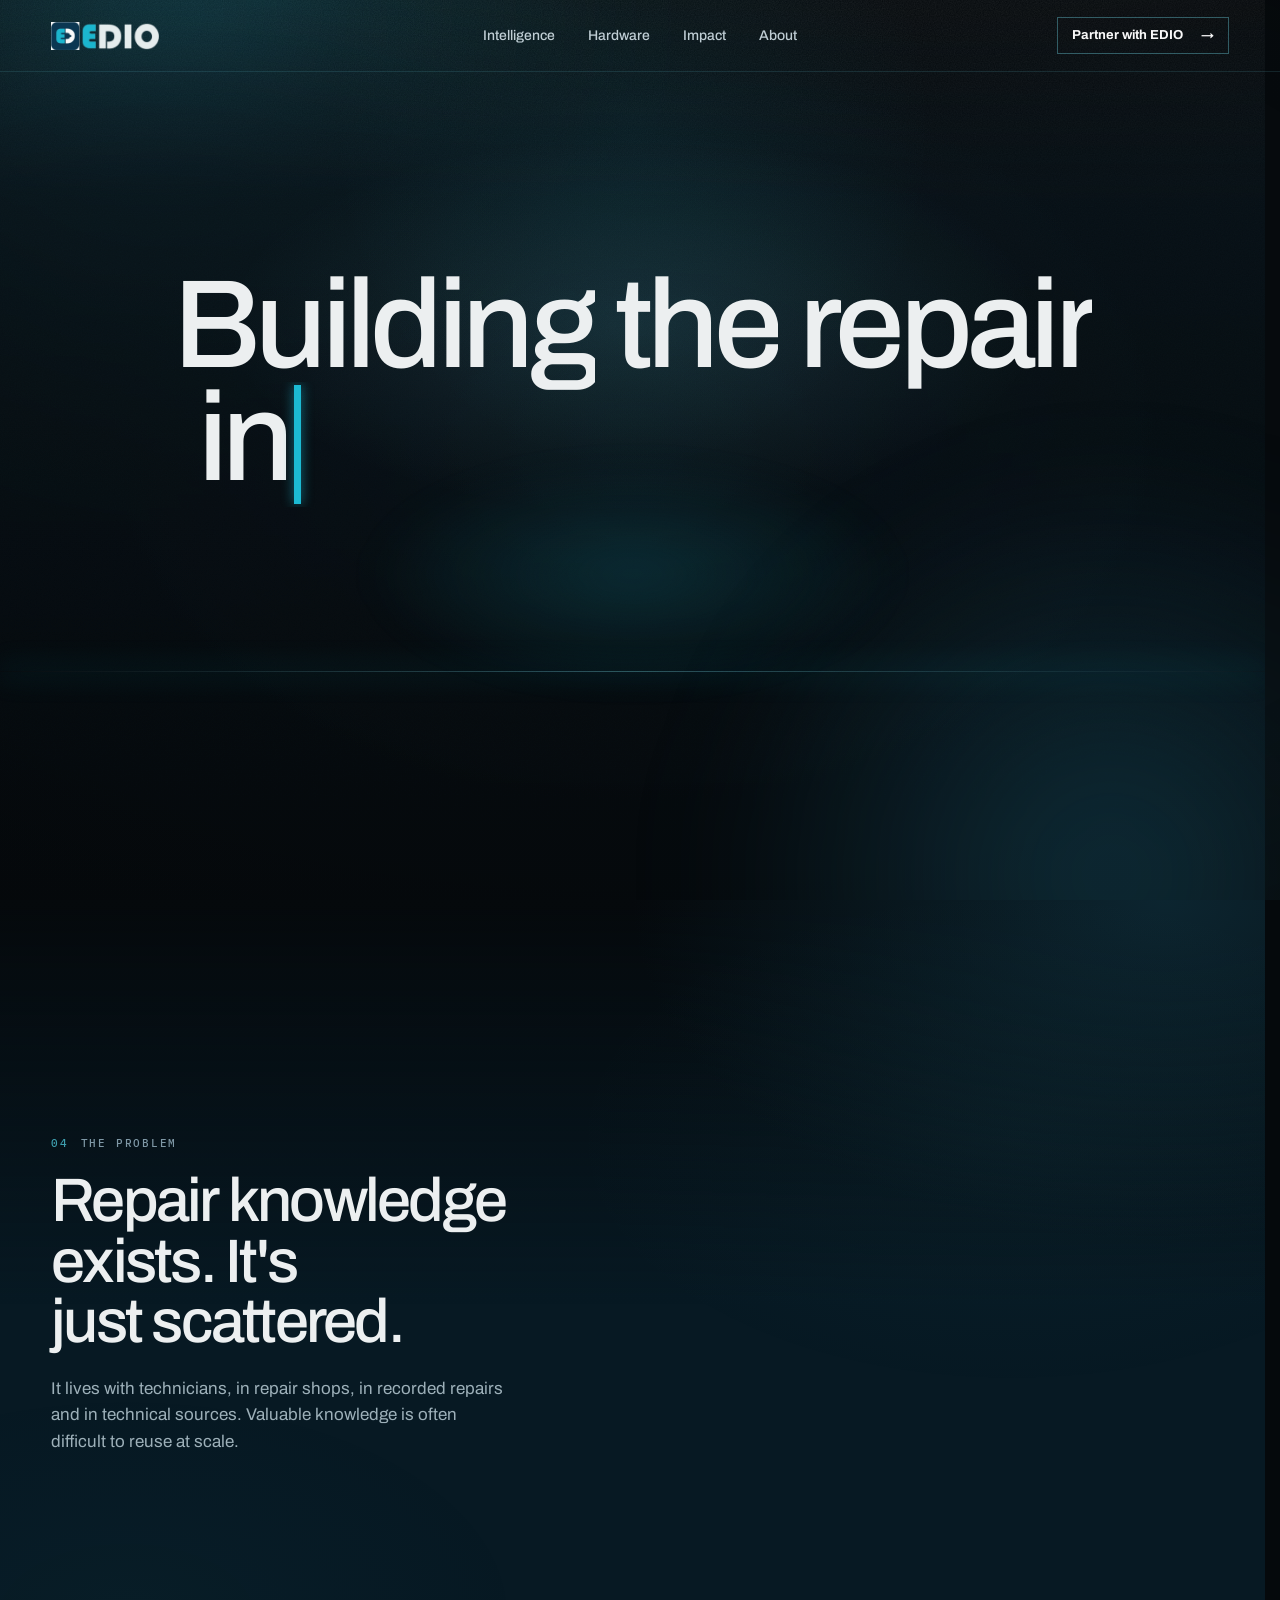
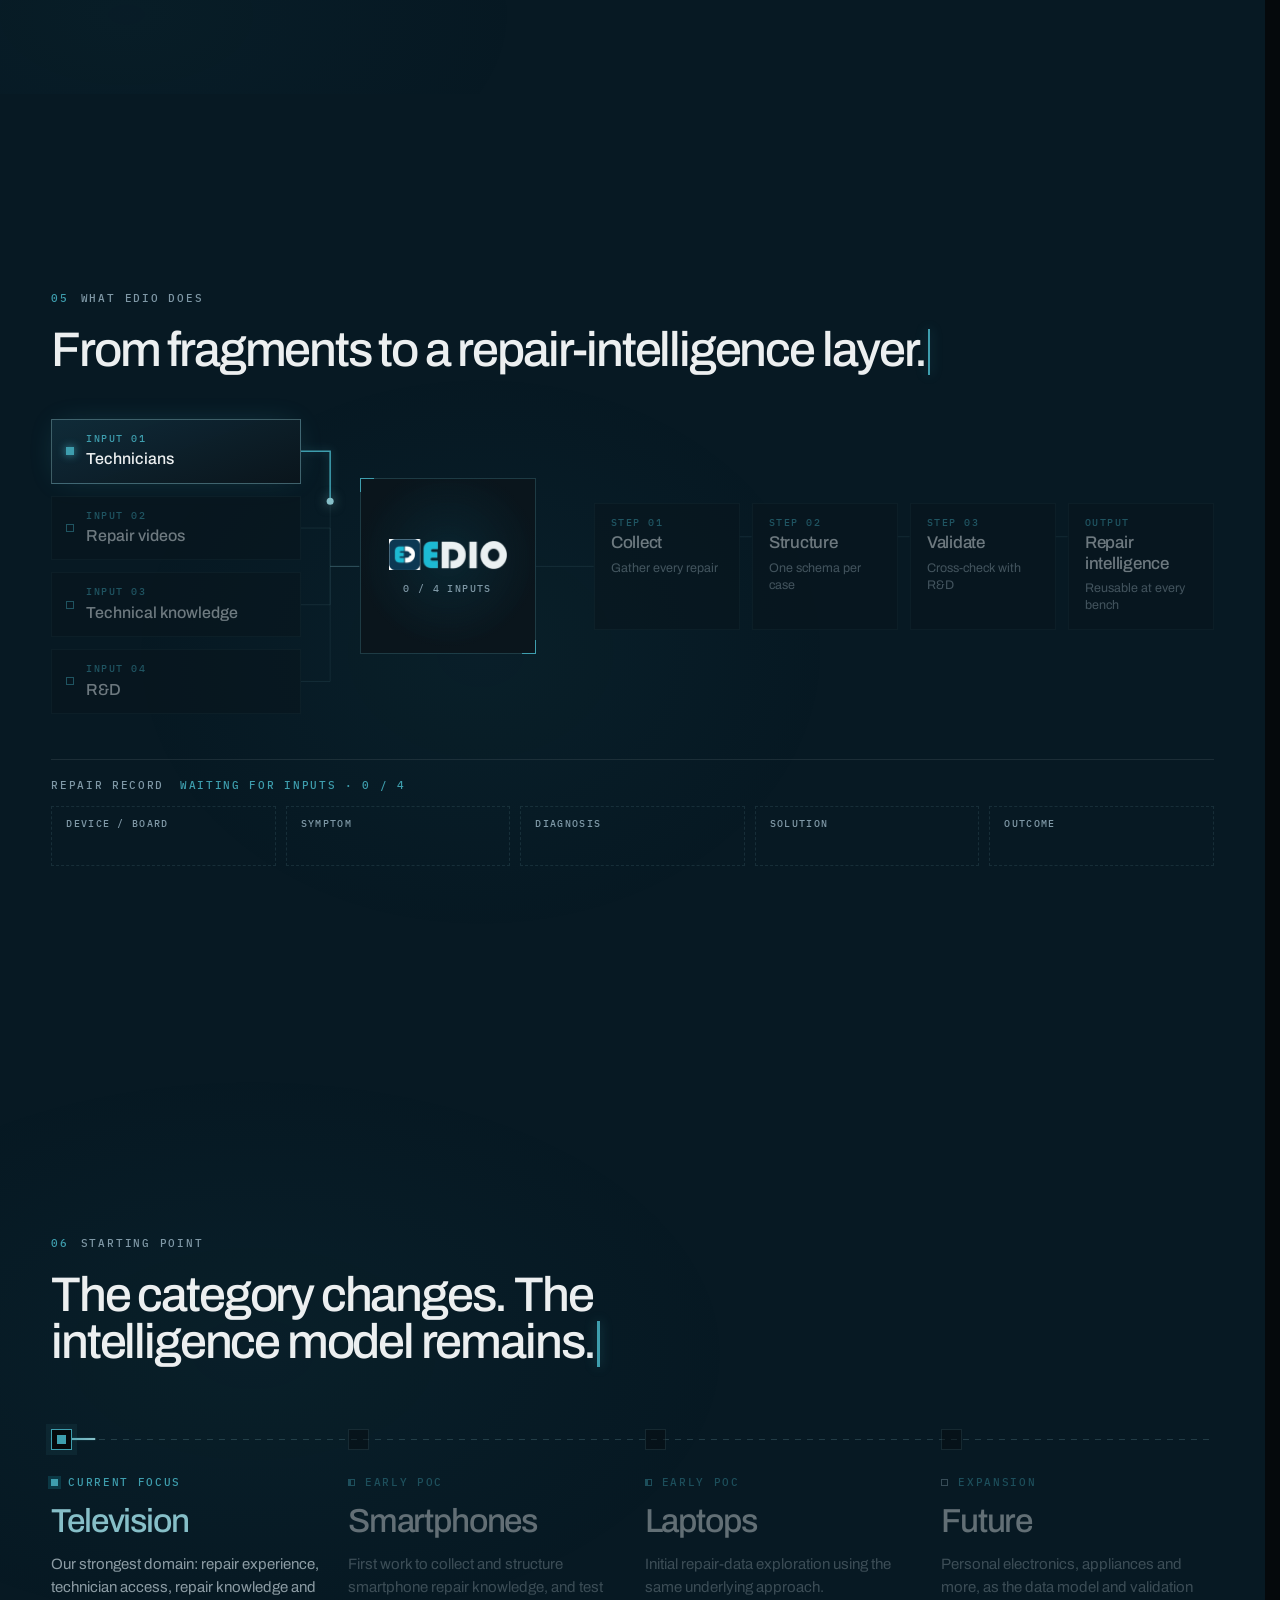
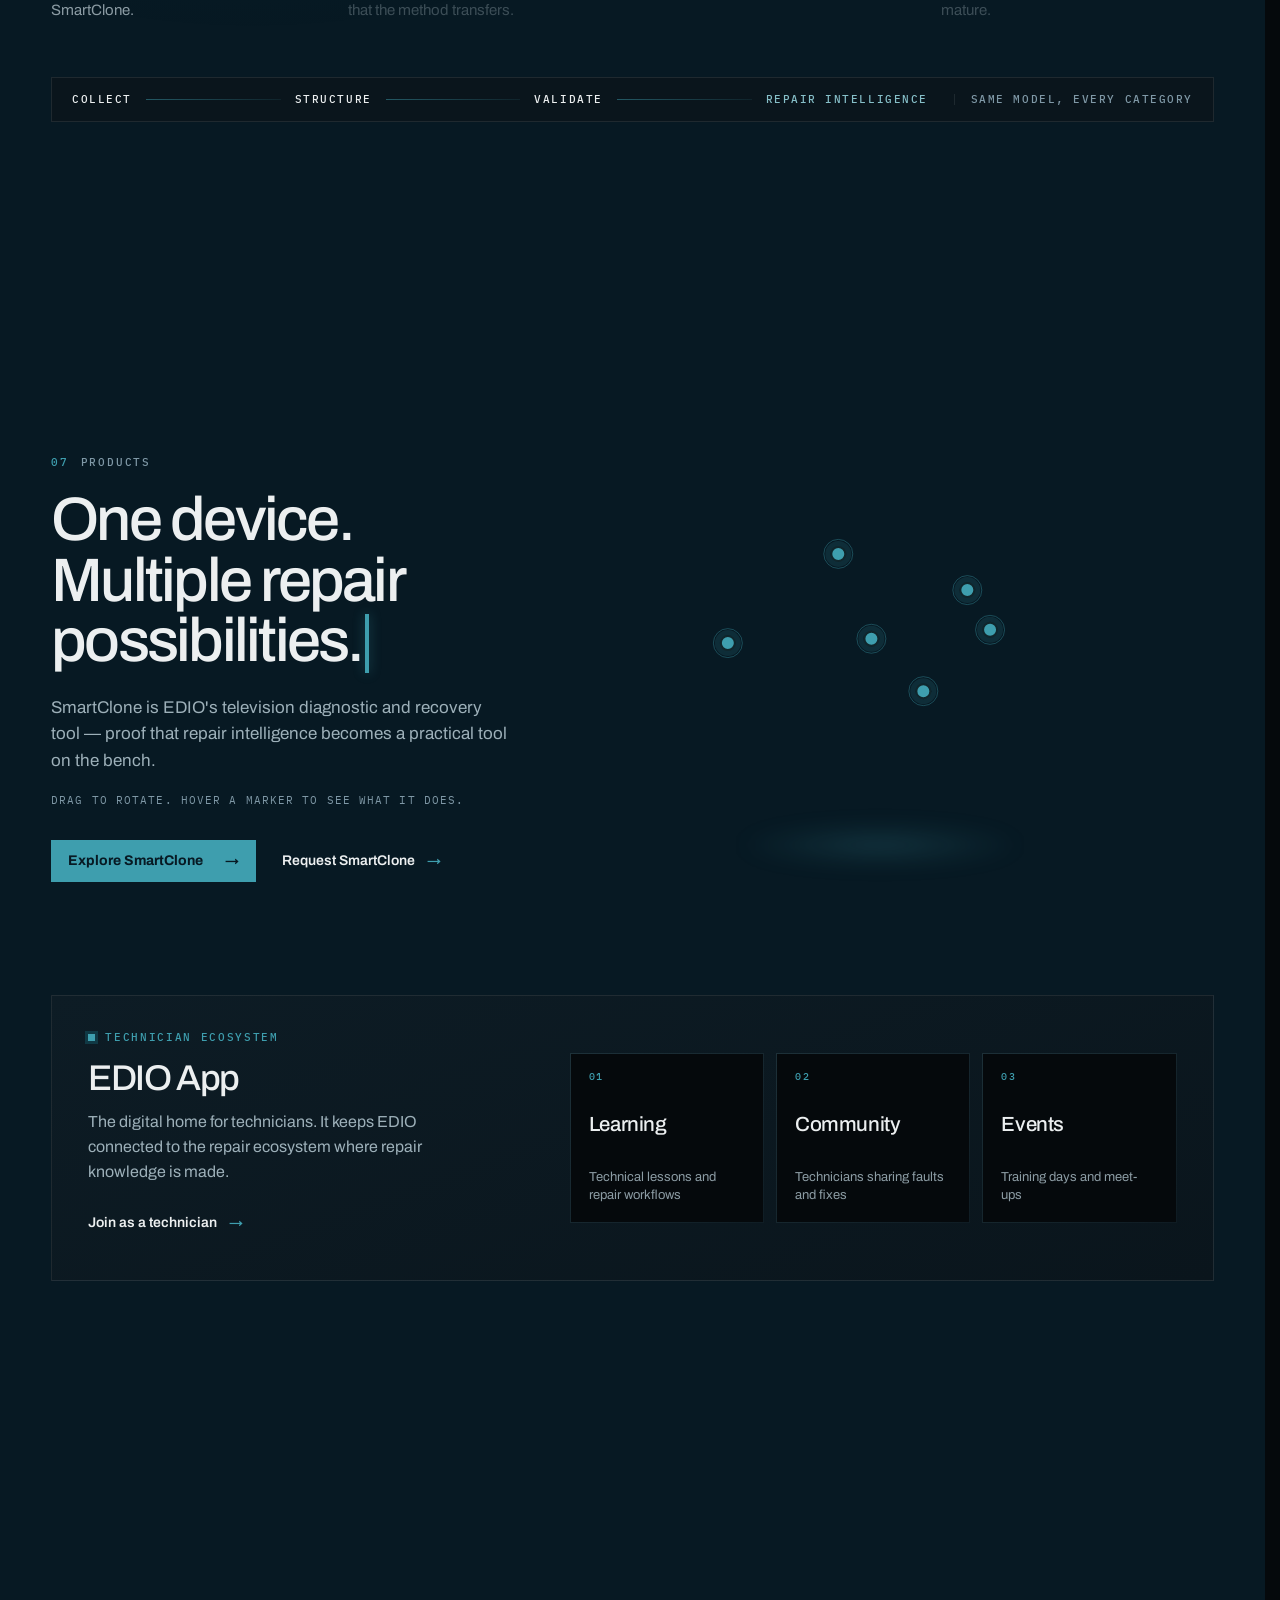
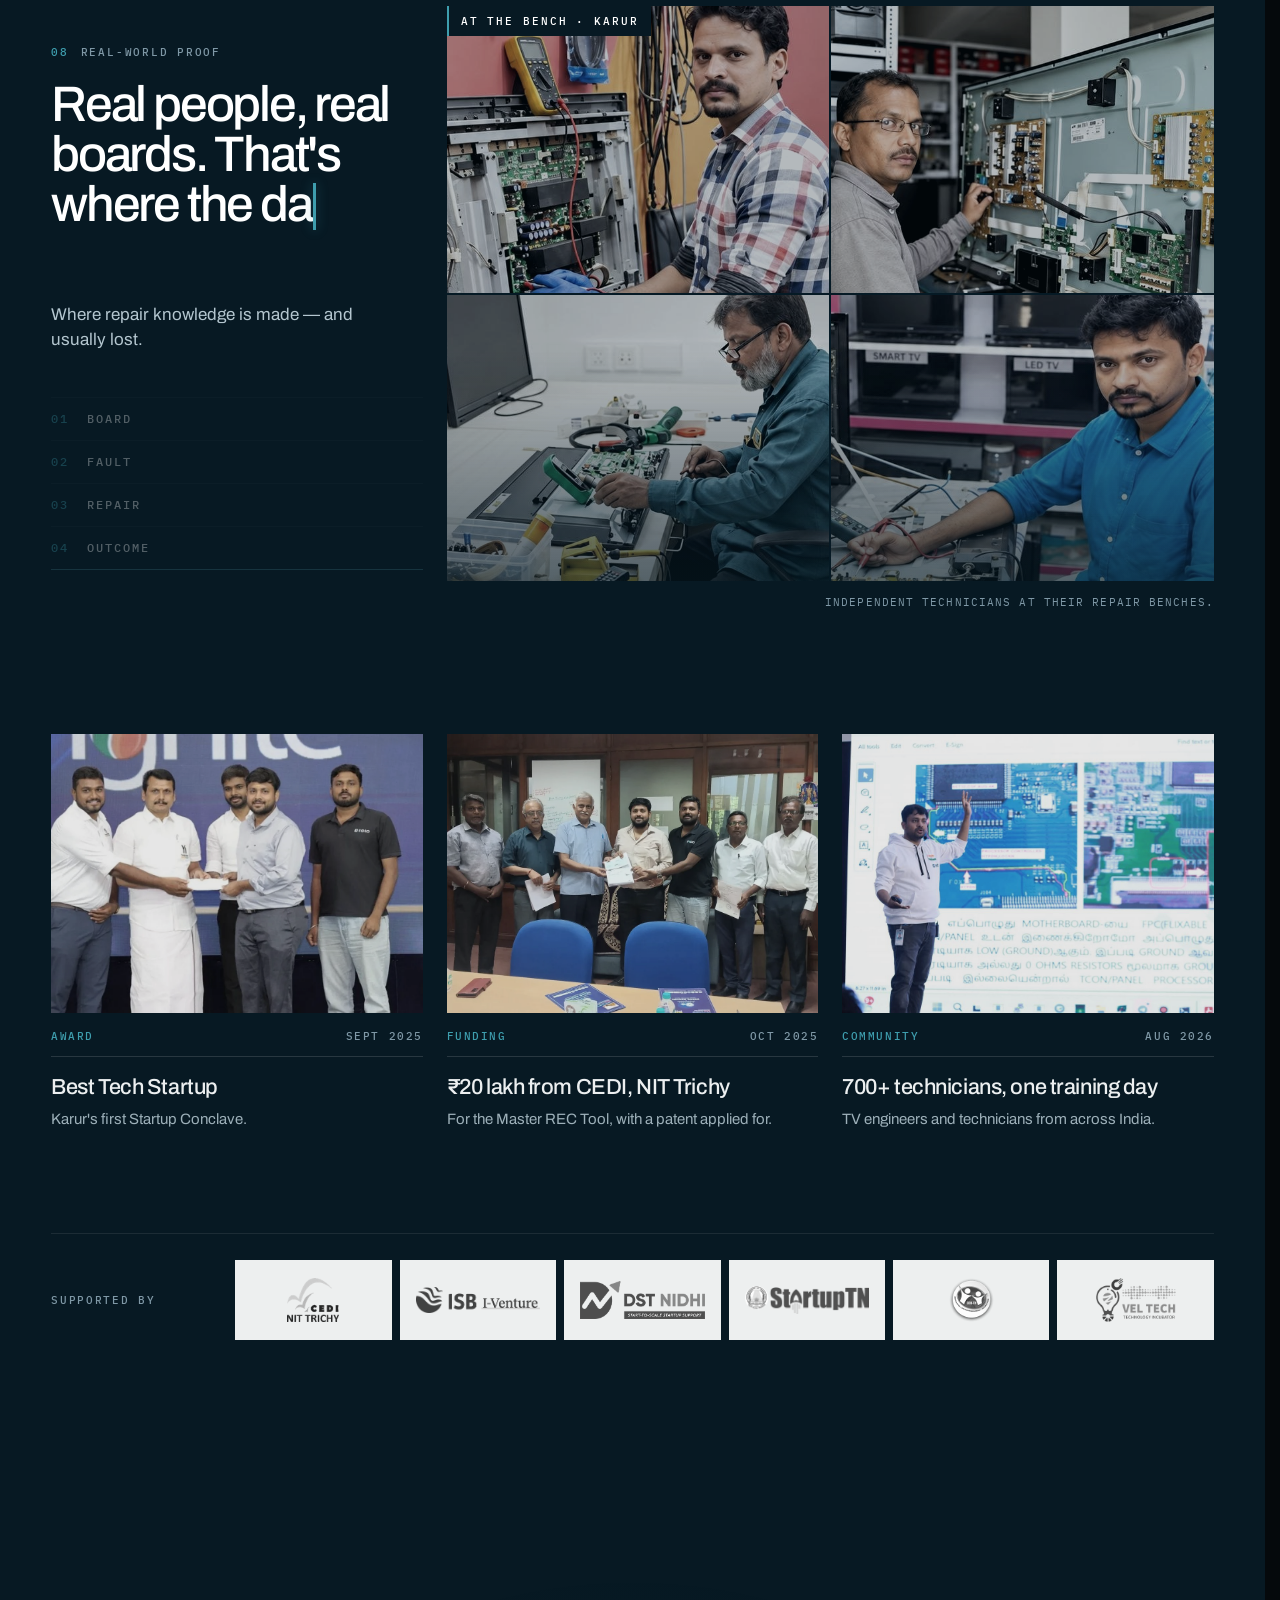
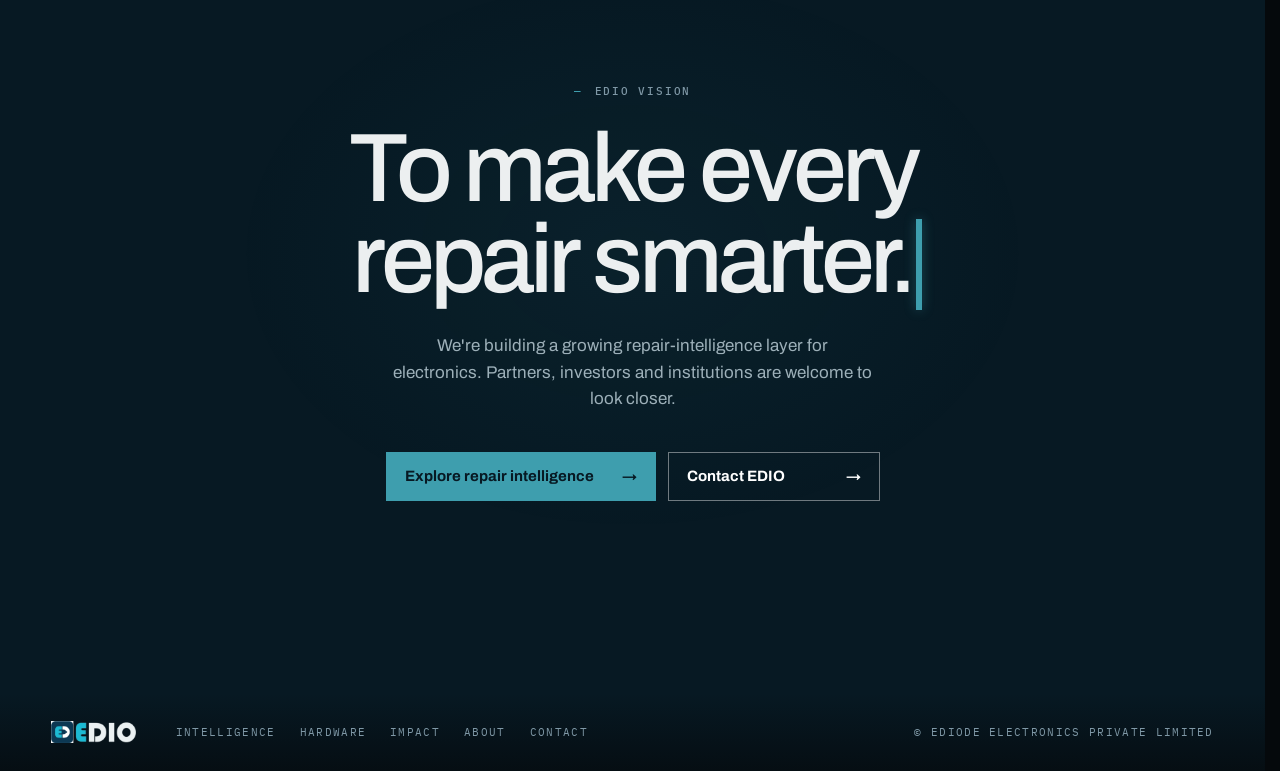
==== commit e7aa48e8: "Homepage: fix hero load order and return bug, auto-playing sections, quieter cyan Hero (behaviour on" ====
--- a/index.html
+++ b/index.html
@@ -25,11 +25,26 @@
 <link href="https://fonts.googleapis.com/css2?family=Archivo:wdth,wght@75..125,400..900&family=IBM+Plex+Mono:wght@400;500&display=swap" rel="stylesheet">
 <link rel="preload" as="image" href="assets/img/home/smartclone-front.webp">
 <link rel="stylesheet" href="assets/css/base.css">
-<link rel="stylesheet" href="assets/css/home.css?v=20260930b">
-<link rel="stylesheet" href="assets/css/home-sections.css?v=1">
+<link rel="stylesheet" href="assets/css/home.css?v=20260930c">
+<link rel="stylesheet" href="assets/css/home-sections.css?v=8">
 <script>
   (function (h) {
     h.classList.replace('no-js', 'js');
+    // hold the page still from the first frame until the model has rendered and the headline has typed
+    // (home.js releases it); a link to a section (#hash) is never held
+    if (!location.hash) {
+      var keys = { ' ': 1, PageDown: 1, PageUp: 1, ArrowDown: 1, ArrowUp: 1, Home: 1, End: 1 };
+      var stop = function (e) { if (e.type !== 'keydown' || keys[e.key]) e.preventDefault(); };
+      var opt = { passive: false };
+      h.classList.add('is-locked');
+      addEventListener('wheel', stop, opt); addEventListener('touchmove', stop, opt); addEventListener('keydown', stop);
+      window.__edioUnlock = function () {
+        h.classList.remove('is-locked');
+        removeEventListener('wheel', stop, opt); removeEventListener('touchmove', stop, opt); removeEventListener('keydown', stop);
+        window.__edioUnlock = function () {};
+      };
+      setTimeout(function () { window.__edioUnlock(); }, 30000);   // failsafe: never leave the page stuck
+    }
     // hold the first frame dark until the intro runs; failsafe if scripts never arrive
     if (!matchMedia('(prefers-reduced-motion: reduce)').matches) {
       h.classList.add('is-intro');
@@ -38,7 +53,7 @@
         if (!h.classList.contains('is-intro')) return;
         window.__introShown = true; h.classList.remove('is-intro');
         var hero = document.querySelector('.hero'); if (hero) hero.classList.add('is-placed');
-      }, 9000);
+      }, 30000);
     }
   })(document.documentElement);
 </script>
@@ -160,133 +175,164 @@
   </div>
 </section>
 
+<!-- the hero's light, carried behind every section after it: drifting cyan pools, grain and vignette.
+     Fixed, so the page reads as one room; the hero paints over it with its own stage. -->
+<div class="atmos" aria-hidden="true"><i class="atmos-a"></i><i class="atmos-b"></i><i class="atmos-halo"></i><i class="atmos-vignette"></i><i class="atmos-grain"></i></div>
+
 <!-- ============ 04 THE PROBLEM — knowledge exists, but it is scattered ============ -->
-<section class="hs-problem" aria-labelledby="problem-title">
+<section class="hs-problem" aria-labelledby="problem-title" data-problem>
   <div class="container hs-problem-grid">
     <div class="hs-problem-copy">
-      <p class="kicker kicker--dark" data-rise><span>04</span> The problem</p>
-      <h2 class="hs-h2 hs-h2--ink" id="problem-title" data-split>Repair knowledge exists. It's just scattered.</h2>
-      <p class="hs-lede hs-lede--ink" data-rise>It lives with technicians, in repair shops, in recorded repairs and in technical sources. Valuable knowledge is often difficult to reuse at scale.</p>
-    </div>
-    <!-- fragments sit apart, as the knowledge does; they drift slightly with scroll -->
-    <div class="scatter" data-scatter aria-hidden="true">
-      <div class="frag" style="--x:4%;--y:6%;--r:-3deg;--d:0" data-frag><span>Source</span><b>Technicians</b><em>Faults and fixes from day-to-day work</em></div>
-      <div class="frag" style="--x:52%;--y:0%;--r:2deg;--d:1" data-frag><span>Source</span><b>Repair shops</b><em>Know-how that stays at one bench</em></div>
-      <div class="frag" style="--x:14%;--y:52%;--r:2.5deg;--d:2" data-frag><span>Source</span><b>Recorded repairs</b><em>Diagnostic paths caught on video</em></div>
-      <div class="frag" style="--x:58%;--y:48%;--r:-2deg;--d:3" data-frag><span>Source</span><b>Technical sources</b><em>Books and reference material</em></div>
-    </div>
-  </div>
-</section>
-
-<!-- ============ 05 WHAT EDIO DOES — sources → EDIO → collect → structure → validate → intelligence ============ -->
+      <p class="kicker" data-rise><span>04</span> The problem</p>
+      <h2 class="hs-h2" id="problem-title" data-type>Repair knowledge exists. It's just scattered.</h2>
+      <p class="hs-lede" data-type-after>It lives with technicians, in repair shops, in recorded repairs and in technical sources. Valuable knowledge is often difficult to reuse at scale.</p>
+    </div>
+    <!-- fragments sit apart, as the knowledge does; they arrive one by one and light up under the cursor -->
+    <div class="scatter" data-scatter>
+      <div class="frag" style="--x:0%;--y:4%;--r:-3deg;--d:0" data-frag tabindex="0"><span>Source 01</span><b>Technicians</b><em>Faults and fixes from day-to-day work</em></div>
+      <div class="frag" style="--x:50%;--y:0%;--r:2deg;--d:1" data-frag tabindex="0"><span>Source 02</span><b>Repair shops</b><em>Know-how that stays at one bench</em></div>
+      <div class="frag" style="--x:6%;--y:52%;--r:2.5deg;--d:2" data-frag tabindex="0"><span>Source 03</span><b>Recorded repairs</b><em>Diagnostic paths caught on video</em></div>
+      <div class="frag" style="--x:54%;--y:48%;--r:-2deg;--d:3" data-frag tabindex="0"><span>Source 04</span><b>Technical sources</b><em>Books and reference material</em></div>
+    </div>
+  </div>
+</section>
+
+<!-- ============ 05 WHAT EDIO DOES — a map that builds itself, one step at a time ============ -->
 <section class="hs-flow" aria-labelledby="flow-title" data-flow>
+  <div class="flow-sticky">
+    <div class="container">
+      <div class="hs-head">
+        <p class="kicker"><span>05</span> What EDIO does</p>
+        <h2 class="hs-h2" id="flow-title" data-type>From fragments to a repair-intelligence layer.</h2>
+      </div>
+
+      <div class="map" data-map role="img" aria-label="Technicians, repair videos, technical knowledge and R&amp;D feed into EDIO, which collects, structures and validates them into repair intelligence">
+        <svg class="map-wires" data-map-wires aria-hidden="true"></svg>
+        <ol class="map-src">
+          <li class="node node--src" data-src><i class="node-dot"></i><span class="node-k">Input 01</span><b>Technicians</b></li>
+          <li class="node node--src" data-src><i class="node-dot"></i><span class="node-k">Input 02</span><b>Repair videos</b></li>
+          <li class="node node--src" data-src><i class="node-dot"></i><span class="node-k">Input 03</span><b>Technical knowledge</b></li>
+          <li class="node node--src" data-src><i class="node-dot"></i><span class="node-k">Input 04</span><b>R&amp;D</b></li>
+        </ol>
+        <div class="map-core" data-core>
+          <img src="assets/img/edio-logo-light.png" alt="EDIO" width="500" height="128">
+          <span class="core-count" data-core-count>0 / 4 inputs</span>
+        </div>
+        <ol class="map-stages">
+          <li class="node node--stage" data-stage><span class="node-k">Step 01</span><b>Collect</b><em data-stage-note>Gather every repair</em></li>
+          <li class="node node--stage" data-stage><span class="node-k">Step 02</span><b>Structure</b><em data-stage-note>One schema per case</em></li>
+          <li class="node node--stage" data-stage><span class="node-k">Step 03</span><b>Validate</b><em data-stage-note>Cross-check with R&amp;D</em></li>
+          <li class="node node--out" data-stage><span class="node-k">Output</span><b>Repair intelligence</b><em data-stage-note>Reusable at every bench</em></li>
+        </ol>
+      </div>
+
+      <!-- the record the map produces, filling in as the stages run -->
+      <div class="rec-live" data-rec aria-hidden="true">
+        <p class="rec-live-k">Repair record <span data-rec-state>waiting for inputs</span></p>
+        <ol>
+          <li data-field><span>Device / board</span><b>TV mainboard</b></li>
+          <li data-field><span>Symptom</span><b>Picture split in two</b></li>
+          <li data-field><span>Diagnosis</span><b>T-CON division byte</b></li>
+          <li data-field><span>Solution</span><b>Division 1 → 2</b></li>
+          <li data-field><span>Outcome</span><b>Verified</b></li>
+        </ol>
+      </div>
+    </div>
+  </div>
+</section>
+
+<!-- ============ 06 STARTING POINT — a timeline across categories ============ -->
+<section class="hs-cats" aria-labelledby="cats-title" data-cats>
+  <div class="cats-sticky">
+    <div class="container">
+      <div class="hs-head">
+        <p class="kicker"><span>06</span> Starting point</p>
+        <h2 class="hs-h2" id="cats-title" data-type>The category changes. The intelligence model remains.</h2>
+      </div>
+      <div class="tl" data-tl>
+        <div class="tl-rail" aria-hidden="true"><i data-tl-fill></i></div>
+        <ol class="tl-list">
+          <li class="tl-item tl-item--now" data-tl-item>
+            <button class="tl-node" type="button" data-tl-node aria-label="Television"><i></i></button>
+            <p class="tl-stage"><i class="led"></i>Current focus</p>
+            <h3>Television</h3>
+            <p class="tl-d">Our strongest domain: repair experience, technician access, repair knowledge and SmartClone.</p>
+          </li>
+          <li class="tl-item" data-tl-item>
+            <button class="tl-node" type="button" data-tl-node aria-label="Smartphones"><i></i></button>
+            <p class="tl-stage"><i class="led led--half"></i>Early POC</p>
+            <h3>Smartphones</h3>
+            <p class="tl-d">First work to collect and structure smartphone repair knowledge, and test that the method transfers.</p>
+          </li>
+          <li class="tl-item" data-tl-item>
+            <button class="tl-node" type="button" data-tl-node aria-label="Laptops"><i></i></button>
+            <p class="tl-stage"><i class="led led--half"></i>Early POC</p>
+            <h3>Laptops</h3>
+            <p class="tl-d">Initial repair-data exploration using the same underlying approach.</p>
+          </li>
+          <li class="tl-item tl-item--next" data-tl-item>
+            <button class="tl-node" type="button" data-tl-node aria-label="Future"><i></i></button>
+            <p class="tl-stage"><i class="led led--off"></i>Expansion</p>
+            <h3>Future</h3>
+            <p class="tl-d">Personal electronics, appliances and more, as the data model and validation mature.</p>
+          </li>
+        </ol>
+      </div>
+      <div class="cats-model"><span>Collect</span><i></i><span>Structure</span><i></i><span>Validate</span><i></i><span>Repair intelligence</span><em>Same model, every category</em></div>
+    </div>
+  </div>
+</section>
+
+<!-- ============ 07 PRODUCTS — SmartClone in 3D (as on edio.in), EDIO App beside it ============ -->
+<section class="hs-products" aria-labelledby="products-title" data-products>
   <div class="container">
-    <div class="hs-head">
-      <p class="kicker" data-rise><span>05</span> What EDIO does</p>
-      <h2 class="hs-h2" id="flow-title" data-split>From fragments to a repair-intelligence layer.</h2>
-      <p class="hs-lede" data-rise>Raw information isn't intelligence. EDIO collects repair knowledge, gives it one structure and validates it with technicians and in-house R&amp;D.</p>
-    </div>
-
-    <div class="flow" role="img" aria-label="Technicians, repair videos, technical knowledge and R&amp;D feed into EDIO, which collects, structures and validates them into repair intelligence">
-      <ol class="flow-in">
-        <li data-flow-in>Technicians</li>
-        <li data-flow-in>Repair videos</li>
-        <li data-flow-in>Technical knowledge</li>
-        <li data-flow-in>R&amp;D</li>
-      </ol>
-      <svg class="flow-wires" viewBox="0 0 100 100" preserveAspectRatio="none" aria-hidden="true">
-        <path data-flow-wire d="M0 12.5 C 50 12.5, 50 50, 100 50" pathLength="1"/>
-        <path data-flow-wire d="M0 37.5 C 50 37.5, 50 50, 100 50" pathLength="1"/>
-        <path data-flow-wire d="M0 62.5 C 50 62.5, 50 50, 100 50" pathLength="1"/>
-        <path data-flow-wire d="M0 87.5 C 50 87.5, 50 50, 100 50" pathLength="1"/>
-      </svg>
-      <div class="flow-core" data-flow-core><img src="assets/img/logo-wordmark-light.png" alt="" width="123" height="32"></div>
-      <ol class="flow-steps">
-        <li data-flow-step><span>01</span>Collect</li>
-        <li data-flow-step><span>02</span>Structure</li>
-        <li data-flow-step><span>03</span>Validate</li>
-        <li data-flow-step class="is-out"><span>→</span>Repair intelligence</li>
-      </ol>
-    </div>
-
-    <!-- one record, the unit the whole process produces -->
-    <div class="record-line" data-rise>
-      <p class="record-line-label">One repair record</p>
-      <ol>
-        <li>Device / board</li><li>Symptom</li><li>Diagnosis</li><li>Solution</li><li>Outcome</li>
-      </ol>
-    </div>
-  </div>
-</section>
-
-<!-- ============ 06 STARTING POINT — the category changes, the model remains ============ -->
-<section class="hs-cats" aria-labelledby="cats-title">
-  <div class="container">
-    <div class="hs-head">
-      <p class="kicker kicker--dark" data-rise><span>06</span> Starting point</p>
-      <h2 class="hs-h2 hs-h2--ink" id="cats-title" data-split>The category changes. The intelligence model remains.</h2>
-    </div>
-    <ol class="cats" data-rise-stagger>
-      <li class="cat cat--now" data-rise>
-        <p class="cat-stage"><i class="led"></i>Current focus</p>
-        <h3>Television</h3>
-        <p>Our strongest domain: repair experience, technician access, repair knowledge and SmartClone.</p>
-      </li>
-      <li class="cat cat--poc" data-rise>
-        <p class="cat-stage"><i class="led led--half"></i>Early POC</p>
-        <h3>Smartphones</h3>
-        <p>First work to collect and structure smartphone repair knowledge, and test that the method transfers.</p>
-      </li>
-      <li class="cat cat--poc" data-rise>
-        <p class="cat-stage"><i class="led led--half"></i>Early POC</p>
-        <h3>Laptops</h3>
-        <p>Initial repair-data exploration using the same underlying approach.</p>
-      </li>
-      <li class="cat cat--next" data-rise>
-        <p class="cat-stage"><i class="led led--off"></i>Expansion</p>
-        <h3>Future</h3>
-        <p>Personal electronics, appliances and more, as the data model and validation mature.</p>
-      </li>
-    </ol>
-    <!-- one shared model runs underneath every category -->
-    <div class="cats-model" data-rise><span>Collect</span><i></i><span>Structure</span><i></i><span>Validate</span><i></i><span>Repair intelligence</span></div>
-  </div>
-</section>
-
-<!-- ============ 07 PRODUCTS — proof that repair intelligence becomes practical ============ -->
-<section class="hs-products" aria-labelledby="products-title">
-  <div class="container">
-    <div class="hs-head">
-      <p class="kicker" data-rise><span>07</span> Products</p>
-      <h2 class="hs-h2" id="products-title" data-split>Repair intelligence, put to work.</h2>
-      <p class="hs-lede" data-rise>Two parts of the larger EDIO platform: a tool on the bench, and the ecosystem around the people who use it.</p>
-    </div>
-    <div class="prods">
-      <article class="prod prod--smartclone" data-rise>
-        <div class="prod-media"><img src="assets/img/hardware/smartclone-top.webp" alt="SmartClone, seen from above" width="1100" height="825" loading="lazy"></div>
-        <div class="prod-body">
-          <p class="prod-tag"><i class="led"></i>Shipping · Current product</p>
-          <h3>SmartClone</h3>
-          <p>A television diagnostic and recovery tool. It helps technicians diagnose faults, narrow hardware problems and handle supported software and recovery issues.</p>
-          <a class="text-link" href="hardware.html">Explore SmartClone <i aria-hidden="true">→</i></a>
-        </div>
-      </article>
-      <article class="prod prod--app" data-rise>
-        <div class="prod-media prod-media--app" aria-hidden="true">
-          <div class="pillars">
-            <div><span>01</span>Learning</div>
-            <div><span>02</span>Community</div>
-            <div><span>03</span>Events</div>
+    <div class="scx">
+      <div class="scx-copy">
+        <p class="kicker" data-rise><span>07</span> Products</p>
+        <h2 class="hs-h2" id="products-title" data-type>One device. Multiple repair possibilities.</h2>
+        <p class="hs-lede" data-type-after>SmartClone is EDIO's television diagnostic and recovery tool — proof that repair intelligence becomes a practical tool on the bench.</p>
+        <p class="scx-hint" data-rise>Drag to rotate. Hover a marker to see what it does.</p>
+        <div class="scx-cta" data-rise>
+          <a class="btn btn-solid btn-sm" href="hardware.html">Explore SmartClone <i aria-hidden="true">→</i></a>
+          <a class="text-link" href="contact.html?role=smartclone">Request SmartClone <i aria-hidden="true">→</i></a>
+        </div>
+      </div>
+      <div class="scx-stage" data-scx>
+        <div class="scx-tilt" data-scx-tilt>
+          <div class="scx-float" data-scx-float>
+            <i class="scx-glow" aria-hidden="true"></i>
+            <!-- still render of the same model: shows while the 3D loads, and stays if WebGL or the 3D script is unavailable -->
+            <img class="scx-poster" src="assets/img/hardware/smartclone-3d.webp" alt="" width="1262" height="757" loading="lazy">
+            <model-viewer class="scx-model" data-scx-model src="assets/models/smartclone-3d.glb"
+              alt="Interactive 3D model of SmartClone. Drag to rotate."
+              camera-controls disable-zoom disable-pan interaction-prompt="none"
+              camera-orbit="-18deg 52deg 78%" min-camera-orbit="auto 15deg auto" max-camera-orbit="auto 88deg auto"
+              field-of-view="30deg" environment-image="neutral" exposure="1.2" shadow-intensity="1" shadow-softness="0.9" loading="lazy">
+              <button class="hot" slot="hotspot-screen" data-position="-0.005m 0.0386m 0.0014m" data-normal="0m 1m 0m"><span class="hot-card"><b>SmartClone OS</b><em>Multiple repair modes. One device.</em></span></button>
+              <button class="hot" slot="hotspot-prog" data-position="-0.058m 0.0441m -0.005m" data-normal="0m 1m 0m"><span class="hot-card"><b>IC programming</b><em>EEPROM and SPI flash, read to verify.</em></span></button>
+              <button class="hot" slot="hotspot-iface" data-position="0.001m 0.037m -0.0664m" data-normal="0m 1m 0m"><span class="hot-card"><b>Repair interfaces</b><em>UART, I²C, SPI, IR, USB.</em></span></button>
+              <button class="hot hot--l" slot="hotspot-ir" data-position="0.0428m 0.0387m -0.0188m" data-normal="0m 1m 0m"><span class="hot-card"><b>IR service functions</b><em>Decode, service codes, learn and replay.</em></span></button>
+              <button class="hot hot--l" slot="hotspot-status" data-position="0.0401m 0.0388m 0.0102m" data-normal="0m 1m 0m"><span class="hot-card"><b>Live status feedback</b><em>Activity and operation status.</em></span></button>
+              <button class="hot" slot="hotspot-keys" data-position="0m 0.045m 0.044m" data-normal="0m 1m 0m"><span class="hot-card"><b>3-button navigation</b><em>Up, OK, down. Short press or hold.</em></span></button>
+            </model-viewer>
           </div>
         </div>
-        <div class="prod-body">
-          <p class="prod-tag"><i class="led"></i>Technician ecosystem</p>
-          <h3>EDIO App</h3>
-          <p>The digital home for technicians, built on learning, community and events. It keeps EDIO connected to the repair ecosystem where repair knowledge is made.</p>
-          <a class="text-link" href="contact.html?role=repair-professional">Join as a technician <i aria-hidden="true">→</i></a>
-        </div>
-      </article>
-    </div>
+      </div>
+    </div>
+
+    <article class="app" data-rise>
+      <div class="app-copy">
+        <p class="prod-tag"><i class="led"></i>Technician ecosystem</p>
+        <h3>EDIO App</h3>
+        <p>The digital home for technicians. It keeps EDIO connected to the repair ecosystem where repair knowledge is made.</p>
+        <a class="text-link" href="contact.html?role=repair-professional">Join as a technician <i aria-hidden="true">→</i></a>
+      </div>
+      <ul class="pillars">
+        <li tabindex="0"><span>01</span><b>Learning</b><em>Technical lessons and repair workflows</em></li>
+        <li tabindex="0"><span>02</span><b>Community</b><em>Technicians sharing faults and fixes</em></li>
+        <li tabindex="0"><span>03</span><b>Events</b><em>Training days and meet-ups</em></li>
+      </ul>
+    </article>
   </div>
 </section>
 
@@ -295,7 +341,7 @@
   <div class="container bench-grid">
     <div class="bench-copy">
       <p class="kicker kicker--light"><span>08</span> Real-world proof</p>
-      <h2 class="bench-title" data-split>Real people, real boards. That's where the data comes from.</h2>
+      <h2 class="bench-title" data-type>Real people, real boards. That's where the data comes from.</h2>
       <p class="bench-sub">Where repair knowledge is made — and usually lost.</p>
 
       <ol class="index" data-index>
@@ -391,12 +437,12 @@
 <!-- ============ 09 CLOSING VISION ============ -->
 <section class="hs-vision" aria-labelledby="vision-title">
   <div class="container hs-vision-inner">
-    <p class="kicker kicker--dark" data-rise><span>—</span> EDIO vision</p>
-    <h2 class="hs-vision-title" id="vision-title" data-split>To make every repair smarter.</h2>
+    <p class="kicker" data-rise><span>—</span> EDIO vision</p>
+    <h2 class="hs-vision-title" id="vision-title" data-type>To make every repair smarter.</h2>
     <p class="hs-vision-sub" data-rise>We're building a growing repair-intelligence layer for electronics. Partners, investors and institutions are welcome to look closer.</p>
     <div class="hs-vision-cta" data-rise>
-      <a class="btn btn-ink" href="intelligence.html">Explore repair intelligence <i aria-hidden="true">→</i></a>
-      <a class="btn btn-ink-line" href="contact.html">Contact EDIO <i aria-hidden="true">→</i></a>
+      <a class="btn btn-solid" href="intelligence.html">Explore repair intelligence <i aria-hidden="true">→</i></a>
+      <a class="btn btn-line" href="contact.html">Contact EDIO <i aria-hidden="true">→</i></a>
     </div>
   </div>
 </section>
@@ -420,8 +466,8 @@
 <script src="assets/js/vendor/gsap.min.js" defer></script>
 <script src="assets/js/vendor/ScrollTrigger.min.js" defer></script>
 <script src="assets/js/site.js" defer></script>
-<script src="assets/js/home.js?v=20260930b" defer></script>
-<script src="assets/js/home-sections.js?v=1" defer></script>
+<script src="assets/js/home.js?v=20260930c" defer></script>
+<script src="assets/js/home-sections.js?v=7" defer></script>
 <script type="module" src="assets/js/vendor/model-viewer.min.js"></script>
 </body>
 </html>
--- a/assets/css/home.css
+++ b/assets/css/home.css
@@ -329,6 +329,11 @@
 .is-intro .stage-light,
 .is-intro .stage-floor { opacity: 0; }
 .is-intro .hero-title { visibility: hidden; }
+/* held still until the model has rendered and the headline has typed (the gutter stays, so nothing shifts) */
+html { scrollbar-gutter: stable; background: var(--void); }
+html.is-locked { overflow: hidden; }
+/* while the model loads, the boot line is already up, so the first frame isn't empty */
+.is-intro .boot { opacity: 1; transition: opacity .4s ease .2s; }
 
 /* ==========================================================================
    RESPONSIVE
--- a/assets/css/home-sections.css
+++ b/assets/css/home-sections.css
@@ -1,141 +1,312 @@
 /* ==========================================================================
    EDIO — Homepage sections 04–09 (after the hero and its scroll story).
-   Same voice as the hero: regular-weight grotesk, tight tracking, mono metadata, cyan as signal.
-   Dark sections sit on --void; light sections on paper, per the brief's white-led direction.
-   The hero's own files (home.css / home.js) are not touched by anything here.
-   ========================================================================== */
+   One theme throughout: the hero's dark stage, cyan as signal, regular-weight grotesk,
+   mono metadata. The hero's own files (home.css / home.js) are not touched by anything here.
+   ========================================================================== */
+
+:root { --panel: #0A151C; --panel-2: #0D1C25; --rule: rgba(236, 239, 240, .09); }
+
+/* ---------- one room: the hero's light carried behind every section (fixed, so there are no seams) ---------- */
+.atmos { position: fixed; inset: 0; z-index: -1; overflow: hidden; pointer-events: none; background: var(--void); }
+.atmos i { position: absolute; display: block; }
+.atmos-a, .atmos-b { border-radius: 50%; filter: blur(60px); will-change: transform; }
+.atmos-a {
+  width: 70vw; height: 70vw; left: -24vw; top: -30vw;
+  background: radial-gradient(closest-side, rgba(62, 158, 174, .119), rgba(62, 158, 174, 0));
+  animation: atmos-a 28s ease-in-out infinite alternate;
+}
+.atmos-b {
+  width: 64vw; height: 64vw; right: -22vw; bottom: -30vw;
+  background: radial-gradient(closest-side, rgba(44, 120, 145, .14), rgba(44, 120, 145, 0));
+  animation: atmos-b 34s ease-in-out infinite alternate;
+}
+@keyframes atmos-a { to { transform: translate(10vw, 14vw); } }
+@keyframes atmos-b { to { transform: translate(-8vw, -12vw); } }
+.atmos-halo { inset: 0; background: radial-gradient(55% 55% at 50% 48%, rgba(22, 52, 70, .42), rgba(5, 9, 12, 0) 75%), radial-gradient(40% 50% at 12% 20%, rgba(18, 38, 52, .3), rgba(5, 9, 12, 0) 70%); }
+.atmos-vignette { inset: 0; background: radial-gradient(120% 90% at 50% 45%, rgba(5, 9, 12, 0) 55%, rgba(2, 4, 6, .55) 100%); }
+.atmos-grain {
+  inset: 0; opacity: .07; mix-blend-mode: overlay;
+  background-image: url("data:image/svg+xml,%3Csvg xmlns='http://www.w3.org/2000/svg' width='220' height='220'%3E%3Cfilter id='n'%3E%3CfeTurbulence type='fractalNoise' baseFrequency='.85' numOctaves='2' stitchTiles='stitch'/%3E%3CfeColorMatrix values='0 0 0 0 1 0 0 0 0 1 0 0 0 0 1 0 0 0 .9 0'/%3E%3C/filter%3E%3Crect width='100%25' height='100%25' filter='url(%23n)'/%3E%3C/svg%3E");
+}
+
+/* after the hero, cyan is quieter: a cooler teal and softer glows (the hero keeps its approved colours) */
+.hs-problem, .hs-flow, .hs-cats, .hs-products, .bench, .hs-proof, .hs-vision, .site-footer { --cyan: #3E9EAE; --cyan-2: #86BFC8; }
+.hs-problem, .hs-flow, .hs-cats, .hs-products, .hs-proof, .hs-vision { background: transparent; position: relative; }
+/* out of the hero's dark floor: the room's light fades in rather than starting at an edge */
+.hs-problem { background: linear-gradient(180deg, var(--void) 0, rgba(5, 9, 12, 0) min(45vh, 420px)); }
+@media (min-width: 1200px) {
+  .hs-problem {
+    background:
+      radial-gradient(42% 340px at 92% 0, rgb(12, 37, 48), rgba(12, 37, 48, 0)),   /* the hero's last panel glow, carried on */
+      linear-gradient(180deg, var(--void) 0, rgba(5, 9, 12, 0) min(45vh, 420px));
+  }
+}
+/* the bench (styled in home.css) joins the same room */
+.bench { background: transparent; border-top: 0; }
+.site-footer { background: linear-gradient(180deg, rgba(5, 9, 12, 0), rgba(5, 9, 12, .7)); border-top: 0; }
+/* the same quiet cyan light the hero uses, so every section feels like the same room */
+.hs-problem::before, .hs-flow::before, .hs-cats::before, .hs-vision::before {
+  content: ""; position: absolute; inset: 0; pointer-events: none;
+  background: radial-gradient(50% 45% at 80% 30%, rgba(62, 158, 174, .049), rgba(62, 158, 174, 0) 70%),
+              radial-gradient(45% 40% at 10% 90%, rgba(44, 120, 145, .042), rgba(44, 120, 145, 0) 70%);
+}
+.hs-flow::before { background: radial-gradient(40% 45% at 38% 62%, rgba(62, 158, 174, .049), rgba(62, 158, 174, 0) 70%); }
+.hs-cats::before { background: radial-gradient(55% 45% at 20% 40%, rgba(62, 158, 174, .049), rgba(62, 158, 174, 0) 70%); }
+.hs-vision::before { background: radial-gradient(45% 50% at 50% 45%, rgba(62, 158, 174, .063), rgba(62, 158, 174, 0) 70%); }
+.hs-problem > *, .hs-cats > *, .hs-vision > * { position: relative; }
 
 .hs-h2 {
   font: 500 clamp(38px, 4.8vw, 80px)/.98 var(--font-display);
   letter-spacing: -.045em; color: var(--ink-hi); text-wrap: balance;
 }
-.hs-h2--ink { color: var(--ink); }
 .hs-lede { margin-top: 24px; max-width: 46ch; font-size: clamp(17px, 1.3vw, 20px); line-height: 1.55; color: #9DB0B9; }
-.hs-lede--ink { color: #4B4845; }
-.hs-head { display: grid; row-gap: 0; max-width: 860px; }
+.hs-head { max-width: 900px; }
 .hs-head .hs-h2 { margin-top: 22px; }
 
-/* ==========================================================================
-   04 THE PROBLEM (light)
-   ========================================================================== */
-.hs-problem { background: var(--paper); color: var(--ink); padding-block: clamp(110px, 12vw, 180px); }
+/* ---------- typewriter (JS wraps letters in .ch inside nowrap words) ---------- */
+.tw-w { display: inline-block; white-space: nowrap; }
+.js [data-type] .ch { opacity: 0; }
+.js [data-type] .ch.on { opacity: 1; }
+[data-type] .ch { position: relative; }
+[data-type] .ch.is-caret::after {
+  content: ""; position: absolute; left: 100%; top: .12em; bottom: .02em; width: .06em; margin-left: .04em;
+  background: var(--cyan); box-shadow: 0 0 12px rgba(62, 158, 174, .42);
+}
+[data-type].is-typed .ch.is-caret::after { animation: tw-caret 1s steps(1) infinite; }
+@keyframes tw-caret { 50% { opacity: 0; } }
+.js [data-type-after] { opacity: 0; transform: translateY(10px); transition: opacity .8s var(--ease), transform .9s var(--ease); }
+.js [data-type-after].is-in { opacity: 1; transform: none; }
+
+/* ---------- replay: sections 04–07 play once like a clip, then offer this ---------- */
+.replay {
+  position: absolute; z-index: 2; right: calc(max(0px, (100% - var(--max)) / 2) + var(--pad)); bottom: clamp(24px, 3vw, 40px);
+  display: inline-flex; align-items: center; gap: 10px; padding: 10px 14px; cursor: pointer;
+  background: transparent; border: 1px solid rgba(134, 191, 200, .21); color: var(--cyan);
+  font: 500 10.5px/1 var(--font-mono); letter-spacing: .16em; text-transform: uppercase;
+  opacity: 0; pointer-events: none; transition: opacity .6s ease, border-color .3s ease, color .3s ease;
+}
+/* in 07 it sits under the model it replays */
+.scx-stage > .replay { right: 0; bottom: -8px; }
+.replay i { font-style: normal; font-size: 13px; letter-spacing: 0; transition: transform .5s var(--ease); }
+.is-played .replay { opacity: 1; pointer-events: auto; }
+.replay:hover, .replay:focus-visible { border-color: var(--cyan-2); color: var(--cyan-2); }
+.replay:hover i { transform: rotate(-180deg); }
+
+/* ==========================================================================
+   04 THE PROBLEM
+   ========================================================================== */
+.hs-problem { padding-block: clamp(110px, 12vw, 180px); }
 .hs-problem-grid { display: grid; grid-template-columns: repeat(12, 1fr); column-gap: 24px; align-items: center; }
 .hs-problem-copy { grid-column: 1 / span 5; }
 .hs-problem-copy .hs-h2 { margin-top: 22px; }
 
-.scatter { grid-column: 7 / span 6; position: relative; height: clamp(360px, 32vw, 460px); }
+.scatter { grid-column: 6 / span 7; position: relative; height: clamp(440px, 38vw, 540px); }
 .frag {
-  position: absolute; left: var(--x); top: var(--y); width: min(260px, 44%);
-  padding: 18px 20px 20px; background: #FFFFFF; border: 1px solid rgba(32, 30, 29, .1);
-  box-shadow: 0 18px 40px -24px rgba(10, 34, 51, .35);
-  transform: rotate(var(--r)); display: grid; row-gap: 8px;
-}
-.frag span { font: 500 10px/1 var(--font-mono); letter-spacing: .16em; text-transform: uppercase; color: #0B7F91; }
-.frag b { font: 600 20px/1.15 var(--font-display); letter-spacing: -.02em; color: var(--ink); }
-.frag em { font-style: normal; font-size: 14px; line-height: 1.45; color: #6B6764; }
-/* broken link lines between fragments: the knowledge exists but isn't connected */
-.scatter::before {
-  content: ""; position: absolute; inset: 18% 12%;
+  --mx: 50%; --my: 50%;
+  position: absolute; left: var(--x); top: var(--y); width: min(330px, 46%);
+  padding: 26px 26px 28px; display: grid; row-gap: 10px; cursor: default; outline: none;
+  background: linear-gradient(var(--panel), var(--panel)) padding-box,
+              linear-gradient(135deg, rgba(134, 191, 200, .126), rgba(134, 191, 200, .042)) border-box;
+  border: 1px solid transparent;
+  box-shadow: 0 30px 60px -34px rgba(0, 0, 0, .8);
+  transform: rotate(var(--r));
+  transition: transform .6s var(--ease), box-shadow .5s ease, background .4s ease;
+}
+.frag::before { /* cursor light */
+  content: ""; position: absolute; inset: 0; pointer-events: none; opacity: 0; transition: opacity .35s ease;
+  background: radial-gradient(260px circle at var(--mx) var(--my), rgba(62, 158, 174, .112), rgba(62, 158, 174, 0) 65%);
+}
+.frag:hover, .frag:focus-visible {
+  transform: rotate(0deg) translateY(-6px) scale(1.03); z-index: 2;
+  background: linear-gradient(160deg, rgba(16, 44, 58, .98), rgba(10, 21, 28, .98)) padding-box,
+              linear-gradient(135deg, var(--cyan-2), rgba(62, 158, 174, .175) 55%, var(--cyan)) border-box;
+  box-shadow: 0 34px 70px -30px rgba(62, 158, 174, .245), 0 0 0 1px rgba(62, 158, 174, .105);
+}
+.frag:hover::before, .frag:focus-visible::before, .frag.is-lit::before { opacity: 1; }
+.frag.is-lit { box-shadow: 0 34px 70px -30px rgba(62, 158, 174, .245), 0 0 0 1px rgba(62, 158, 174, .175); }
+.frag span { font: 500 10.5px/1 var(--font-mono); letter-spacing: .16em; text-transform: uppercase; color: var(--cyan); }
+.frag b { font: 500 clamp(22px, 1.9vw, 28px)/1.1 var(--font-display); letter-spacing: -.025em; color: var(--ink-hi); }
+.frag em { font-style: normal; font-size: 15px; line-height: 1.5; color: #8C9CA4; }
+.scatter::after { /* broken links between fragments */
+  content: ""; position: absolute; inset: 20% 14%; pointer-events: none;
   background:
-    linear-gradient(90deg, rgba(11, 127, 145, .35) 50%, transparent 50%) top left / 10px 1px repeat-x,
-    linear-gradient(0deg, rgba(11, 127, 145, .35) 50%, transparent 50%) top right / 1px 10px repeat-y;
-  opacity: .7;
-}
-
-/* ==========================================================================
-   05 WHAT EDIO DOES (dark) — the flow
-   ========================================================================== */
-.hs-flow { background: var(--void); padding-block: clamp(110px, 12vw, 180px); border-top: 1px solid rgba(236, 239, 240, .07); }
-.flow {
-  margin-top: clamp(64px, 7vw, 96px);
-  display: grid; grid-template-columns: minmax(170px, 3fr) minmax(80px, 3fr) auto minmax(80px, 1fr) minmax(220px, 4fr);
+    linear-gradient(90deg, rgba(134, 191, 200, .196) 50%, transparent 50%) top left / 10px 1px repeat-x,
+    linear-gradient(0deg, rgba(134, 191, 200, .196) 50%, transparent 50%) top right / 1px 10px repeat-y;
+  z-index: -1; transition: opacity 1s ease;
+}
+.js .scatter:not(.is-linked)::after { opacity: 0; }
+
+/* ==========================================================================
+   05 WHAT EDIO DOES — the map builds itself when the section comes on screen
+   ========================================================================== */
+/* clip, not hidden: hidden would stop the section light from sticking */
+/* one screen, content centred, as the section was designed (it no longer needs the extra scroll length) */
+.hs-flow { overflow-x: clip; }
+.flow-sticky { min-height: 100vh; min-height: 100svh; display: flex; align-items: center; padding-top: var(--header-h); }
+.flow-sticky .hs-h2 { font-size: clamp(34px, 3.8vw, 62px); }
+
+.map {
+  position: relative; margin-top: clamp(40px, 5vh, 64px);
+  display: grid; grid-template-columns: minmax(200px, 250px) 1fr minmax(160px, 190px) 1fr minmax(0, 620px);
   align-items: center;
 }
-.flow-in { display: grid; row-gap: 14px; }
-.flow-in li {
-  padding: 16px 18px; border: 1px solid rgba(111, 211, 227, .22); background: rgba(12, 22, 28, .8);
-  font: 500 15px/1.2 var(--font-display); color: var(--ink-hi);
-  opacity: var(--on, .35); transition: opacity .4s ease, border-color .4s ease;
-}
-.flow-in li.is-on { --on: 1; border-color: rgba(111, 211, 227, .55); }
-.flow-wires { width: 100%; height: 100%; min-height: 220px; overflow: visible; }
-.flow-wires path { fill: none; stroke: var(--cyan); stroke-width: .5; stroke-dasharray: 1; stroke-dashoffset: var(--draw, 1); opacity: .8; }
-.flow-core {
-  position: relative; display: grid; place-items: center; width: 132px; height: 132px;
-  border: 1px solid rgba(111, 211, 227, .5); background: radial-gradient(circle, rgba(28, 186, 211, .16), rgba(5, 9, 12, .9) 70%);
-  box-shadow: 0 0 0 10px rgba(28, 186, 211, .04), 0 0 60px rgba(28, 186, 211, calc(.25 * var(--glow, 0)));
-}
-.flow-core img { width: 82px; height: auto; }
-.flow-core::after { /* the line out of EDIO */
-  content: ""; position: absolute; left: 100%; top: 50%; height: 1px; width: 9999px; max-width: var(--out-w, 0px);
-  background: linear-gradient(90deg, var(--cyan), rgba(28, 186, 211, .2));
-}
-.flow-steps { grid-column: 5; display: grid; row-gap: 10px; position: relative; }
-.flow-steps li {
-  display: flex; align-items: baseline; gap: 14px; padding: 14px 0; border-bottom: 1px solid rgba(236, 239, 240, .1);
-  font: 500 clamp(20px, 1.8vw, 26px)/1.1 var(--font-display); letter-spacing: -.02em; color: var(--ink-hi);
-  opacity: var(--on, .3); transform: translateX(calc((1 - var(--on, .3)) * 10px)); transition: opacity .4s ease, transform .5s var(--ease);
-}
-.flow-steps li.is-on { --on: 1; }
-.flow-steps span { font: 500 10.5px/1 var(--font-mono); letter-spacing: .14em; color: var(--cyan); }
-.flow-steps .is-out { color: var(--cyan-2); border-bottom-color: var(--cyan); }
-
-.record-line { margin-top: clamp(64px, 7vw, 96px); padding-top: 24px; border-top: 1px solid rgba(236, 239, 240, .1); display: flex; flex-wrap: wrap; align-items: center; gap: 16px 28px; }
-.record-line-label { font: 500 10.5px/1 var(--font-mono); letter-spacing: .16em; text-transform: uppercase; color: var(--text-mute); }
-.record-line ol { display: flex; flex-wrap: wrap; align-items: center; gap: 10px; }
-.record-line li { padding: 9px 12px; border: 1px solid rgba(111, 211, 227, .3); font: 500 11px/1 var(--font-mono); letter-spacing: .12em; text-transform: uppercase; color: #D6E7ED; }
-.record-line li + li::before { content: "→"; margin: 0 12px 0 -22px; color: var(--cyan); }
-
-/* ==========================================================================
-   06 STARTING POINT (light) — category map
-   ========================================================================== */
-.hs-cats { background: var(--paper); color: var(--ink); padding-block: clamp(110px, 12vw, 180px); }
-.cats { margin-top: clamp(56px, 6vw, 88px); display: grid; grid-template-columns: repeat(4, 1fr); gap: 16px; }
-.cat { padding: 26px 24px 30px; background: #FFFFFF; border: 1px solid rgba(32, 30, 29, .1); display: flex; flex-direction: column; }
-.cat--now { background: var(--navy); border-color: var(--navy); color: var(--ink-hi); }
-.cat--poc { border-style: dashed; border-color: rgba(11, 127, 145, .45); }
-.cat--next { background: transparent; border-style: dotted; border-color: rgba(32, 30, 29, .3); }
-.cat-stage { display: flex; align-items: center; font: 500 10.5px/1 var(--font-mono); letter-spacing: .16em; text-transform: uppercase; color: #0B7F91; }
-.cat--now .cat-stage { color: var(--cyan-2); }
-.cat--next .led--off { border-color: #8F8A87; }
-.cat h3 { margin-top: 40px; font: 500 clamp(26px, 2.4vw, 36px)/1 var(--font-display); letter-spacing: -.035em; }
-.cat p:last-child { margin-top: 14px; font-size: 15px; line-height: 1.5; color: #6B6764; }
-.cat--now p:last-child { color: #B8C5CB; }
+.map-wires { position: absolute; inset: 0; width: 100%; height: 100%; overflow: visible; pointer-events: none; }
+.map-wires .w-base { fill: none; stroke: rgba(134, 191, 200, .098); stroke-width: 1; }
+.map-wires .w-live { fill: none; stroke: var(--cyan); stroke-width: 1.5; filter: drop-shadow(0 0 4px rgba(62, 158, 174, .49)); }
+.map-wires .pkt { fill: var(--cyan-2); filter: drop-shadow(0 0 6px rgba(134, 191, 200, .63)); }
+
+.map-src { grid-column: 1; display: grid; row-gap: 12px; }
+.map-core { grid-column: 3; justify-self: center; }
+.map-stages { grid-column: 5; display: grid; grid-template-columns: repeat(4, 1fr); column-gap: 12px; }
+
+.node {
+  position: relative; z-index: 1; padding: 14px 16px; display: grid; row-gap: 6px;
+  background: var(--panel); border: 1px solid rgba(134, 191, 200, .098);
+  transition: border-color .4s ease, background .4s ease, box-shadow .4s ease, opacity .4s ease;
+  opacity: .45;
+}
+.node.is-on { opacity: 1; border-color: rgba(134, 191, 200, .42); background: linear-gradient(160deg, rgba(16, 44, 58, .95), var(--panel)); box-shadow: 0 0 30px -10px rgba(62, 158, 174, .315); }
+.node.is-hot { border-color: var(--cyan-2); }
+.node-k { font: 500 9.5px/1 var(--font-mono); letter-spacing: .16em; text-transform: uppercase; color: var(--cyan); }
+.node b { font: 500 16px/1.2 var(--font-display); color: var(--ink-hi); }
+.node--src { padding-left: 34px; cursor: default; }
+.node-dot { position: absolute; left: 14px; top: 50%; width: 8px; height: 8px; margin-top: -4px; border: 1px solid var(--cyan); background: transparent; transition: background .3s ease; }
+.node.is-on .node-dot { background: var(--cyan); box-shadow: 0 0 8px var(--cyan); }
+.node--stage { min-height: 108px; align-content: start; }
+.node--stage b, .node--out b { font-size: clamp(17px, 1.3vw, 21px); letter-spacing: -.015em; }
+.node em { font-style: normal; font-size: 12.5px; line-height: 1.4; color: #8C9CA4; }
+.node--out { min-height: 108px; align-content: start; }
+.node--out.is-on { border-color: var(--cyan-2); background: linear-gradient(160deg, rgba(62, 158, 174, .154), rgba(10, 21, 28, .95)); }
+.node--out.is-on b { color: var(--cyan-2); }
+
+.map-core {
+  position: relative; z-index: 1; width: 176px; height: 176px; display: grid; place-content: center; justify-items: center; row-gap: 14px;
+  background: radial-gradient(circle at 50% 45%, rgba(28, 186, 211, calc(.05 + .18 * var(--glow, 0))), var(--panel) 70%);
+  border: 1px solid rgba(111, 211, 227, calc(.2 + .6 * var(--glow, 0)));
+  box-shadow: 0 0 calc(80px * var(--glow, 0)) rgba(28, 186, 211, calc(.35 * var(--glow, 0)));
+}
+.map-core::before, .map-core::after { content: ""; position: absolute; width: 14px; height: 14px; border: 0 solid var(--cyan); }
+.map-core::before { left: -1px; top: -1px; border-width: 1px 0 0 1px; }
+.map-core::after { right: -1px; bottom: -1px; border-width: 0 1px 1px 0; }
+.map-core img { width: 118px; height: auto; }
+.core-count { font: 500 10px/1 var(--font-mono); letter-spacing: .14em; text-transform: uppercase; color: var(--text-mute); font-variant-numeric: tabular-nums; }
+.map-core.is-full .core-count { color: var(--cyan-2); }
+
+.rec-live { margin-top: clamp(36px, 5vh, 56px); padding-top: 20px; border-top: 1px solid var(--rule); }
+.rec-live-k { display: flex; gap: 16px; font: 500 10.5px/1 var(--font-mono); letter-spacing: .16em; text-transform: uppercase; color: var(--text-mute); }
+.rec-live-k span { color: var(--cyan); }
+.rec-live ol { margin-top: 16px; display: grid; grid-template-columns: repeat(5, 1fr); gap: 10px; }
+.rec-live li {
+  padding: 12px 14px; border: 1px dashed rgba(134, 191, 200, .126); display: grid; row-gap: 6px;
+  transition: border-color .4s ease, background .4s ease;
+}
+.rec-live li span { font: 500 9.5px/1 var(--font-mono); letter-spacing: .14em; text-transform: uppercase; color: var(--text-mute); }
+.rec-live li b { font: 500 14.5px/1.25 var(--font-display); color: var(--ink-hi); opacity: 0; transform: translateY(4px); transition: opacity .4s ease, transform .5s var(--ease); }
+.rec-live li.is-on { border-style: solid; border-color: rgba(134, 191, 200, .35); background: rgba(62, 158, 174, .042); }
+.rec-live li.is-on span { color: var(--cyan); }
+.rec-live li.is-on b { opacity: 1; transform: none; }
+
+/* ==========================================================================
+   06 STARTING POINT — timeline
+   ========================================================================== */
+.cats-sticky { min-height: 100vh; min-height: 100svh; display: flex; align-items: center; padding-top: var(--header-h); }
+.cats-sticky .hs-h2 { font-size: clamp(34px, 3.8vw, 62px); }
+.tl { position: relative; margin-top: clamp(48px, 7vh, 80px); }
+.tl-rail { position: absolute; left: 0; right: 0; top: 10px; height: 1px; background: repeating-linear-gradient(90deg, rgba(134, 191, 200, .21) 0 6px, transparent 6px 12px); }
+.tl-rail i { position: absolute; left: 0; top: -.5px; height: 2px; width: 100%; background: linear-gradient(90deg, var(--cyan), var(--cyan-2)); box-shadow: 0 0 10px rgba(62, 158, 174, .42); transform: scaleX(var(--p, 0)); transform-origin: left; }
+.tl-list { display: grid; grid-template-columns: repeat(4, 1fr); column-gap: 24px; }
+.tl-item { position: relative; padding-top: 48px; opacity: .4; transition: opacity .5s ease; }
+.tl-item.is-on { opacity: 1; }
+.tl-node {
+  position: absolute; left: 0; top: 0; width: 21px; height: 21px; padding: 0; cursor: pointer;
+  background: var(--void); border: 1px solid rgba(134, 191, 200, .315); display: grid; place-items: center;
+  transition: border-color .3s ease, box-shadow .3s ease;
+}
+.tl-node i { width: 9px; height: 9px; background: transparent; transition: background .3s ease; }
+.tl-item.is-on .tl-node { border-color: var(--cyan); box-shadow: 0 0 0 5px rgba(62, 158, 174, .084); }
+.tl-item.is-on .tl-node i { background: var(--cyan); }
+.tl-node:hover { border-color: var(--cyan-2); }
+.tl-stage { display: flex; align-items: center; font: 500 10.5px/1 var(--font-mono); letter-spacing: .16em; text-transform: uppercase; color: var(--cyan); }
+.tl-item h3 { margin-top: 18px; font: 500 clamp(28px, 2.6vw, 42px)/1 var(--font-display); letter-spacing: -.035em; color: var(--ink-hi); }
+.tl-d { margin-top: 14px; max-width: 30ch; font-size: 15px; line-height: 1.55; color: #8C9CA4; }
+.tl-item--now h3 { color: var(--cyan-2); }
 .cats-model {
-  margin-top: 16px; display: flex; align-items: center; gap: 14px; padding: 16px 20px;
-  border: 1px solid rgba(32, 30, 29, .14);
-  font: 500 11px/1 var(--font-mono); letter-spacing: .14em; text-transform: uppercase; color: var(--ink);
-}
-.cats-model i { flex: 1; height: 1px; background: linear-gradient(90deg, rgba(11, 127, 145, .6), rgba(11, 127, 145, .15)); }
-.cats-model span:last-child { color: #0B7F91; }
-
-/* ==========================================================================
-   07 PRODUCTS (dark)
-   ========================================================================== */
-.hs-products { background: var(--void); padding-block: clamp(110px, 12vw, 180px); }
-.prods { margin-top: clamp(56px, 6vw, 88px); display: grid; grid-template-columns: 1fr 1fr; gap: 24px; }
-.prod { display: flex; flex-direction: column; border: 1px solid rgba(236, 239, 240, .1); background: rgba(12, 22, 28, .6); }
-.prod-media { aspect-ratio: 16 / 10; overflow: hidden; background: var(--paper); display: grid; place-items: center; }
-.prod-media img { width: 78%; height: auto; transition: transform 1.2s var(--ease); }
-.prod:hover .prod-media img { transform: scale(1.03); }
-.prod-media--app { background: radial-gradient(120% 120% at 30% 20%, #0F2B3C, #071923 70%); }
-.pillars { display: grid; grid-template-columns: repeat(3, 1fr); gap: 12px; width: 82%; }
-.pillars div {
-  aspect-ratio: 1; display: flex; flex-direction: column; justify-content: space-between; padding: 16px;
-  border: 1px solid rgba(111, 211, 227, .35); background: rgba(5, 9, 12, .5);
-  font: 500 clamp(15px, 1.4vw, 20px)/1.1 var(--font-display); color: var(--ink-hi);
+  margin-top: clamp(40px, 6vh, 64px); display: flex; align-items: center; gap: 14px; padding: 16px 20px;
+  border: 1px solid var(--rule); background: var(--panel);
+  font: 500 11px/1 var(--font-mono); letter-spacing: .14em; text-transform: uppercase; color: var(--ink-hi);
+}
+.cats-model i { flex: 1; height: 1px; background: linear-gradient(90deg, rgba(62, 158, 174, .49), rgba(62, 158, 174, .105)); }
+.cats-model span:nth-last-of-type(1) { color: var(--cyan-2); }
+.cats-model em { font-style: normal; margin-left: 12px; padding-left: 16px; border-left: 1px solid var(--rule); color: var(--text-mute); }
+
+/* ==========================================================================
+   07 PRODUCTS — SmartClone 3D showcase (as on edio.in) + EDIO App
+   ========================================================================== */
+.hs-products { padding-block: clamp(110px, 12vw, 170px); }
+.scx { display: grid; grid-template-columns: repeat(12, 1fr); column-gap: 24px; align-items: center; }
+.scx-copy { grid-column: 1 / span 5; }
+.scx-copy .hs-h2 { margin-top: 22px; }
+.scx-hint { margin-top: 18px; font: 400 11px/1.5 var(--font-mono); letter-spacing: .1em; text-transform: uppercase; color: var(--text-mute); }
+.scx-cta { margin-top: 32px; display: flex; flex-wrap: wrap; align-items: center; gap: 10px 26px; }
+.scx-stage { grid-column: 6 / span 7; position: relative; perspective: 1400px; }
+.scx-tilt { transform: rotateX(var(--rx, 0deg)) rotateY(var(--ry, 0deg)); transform-style: preserve-3d; transition: transform .45s var(--ease); }
+.scx-float { position: relative; aspect-ratio: 1200 / 800; animation: scx-float 7s ease-in-out infinite; }
+@keyframes scx-float { 0%, 100% { transform: translateY(0); } 50% { transform: translateY(-10px); } }
+.scx-glow { position: absolute; left: 50%; bottom: 4%; width: 60%; height: 60px; transform: translateX(-50%); background: radial-gradient(50% 50% at 50% 50%, rgba(62, 158, 174, .21), transparent 72%); filter: blur(10px); pointer-events: none; }
+.scx-poster {
+  position: absolute; inset: 0; width: 100%; height: 100%; object-fit: contain; pointer-events: none;
+  transition: opacity .8s ease;
+}
+.scx-float.is-live .scx-poster { opacity: 0; }
+/* before the 3D script runs (or if it can't), the markers have nothing to sit on */
+.scx-model:not(:defined) > * { display: none; }
+.scx-model { position: absolute; inset: 0; width: 100%; height: 100%; background: transparent; --poster-color: transparent; --progress-bar-height: 0; touch-action: pan-y; cursor: grab; }
+.scx-model:active { cursor: grabbing; }
+.hot {
+  position: relative; width: 16px; height: 16px; padding: 0; border-radius: 50%; cursor: pointer;
+  background: var(--cyan); border: 2px solid rgba(5, 9, 12, .8); box-shadow: 0 0 0 5px rgba(62, 158, 174, .154);
+}
+.hot::after { content: ""; position: absolute; inset: -9px; border-radius: 50%; border: 1px solid rgba(62, 158, 174, .385); animation: hot-ping 2.4s var(--ease) infinite; }
+@keyframes hot-ping { 0% { transform: scale(.6); opacity: 1; } 80%, 100% { transform: scale(1.6); opacity: 0; } }
+.hot[data-visible="false"] { opacity: 0; pointer-events: none; }
+.hot-card {
+  position: absolute; left: 22px; top: 50%; transform: translate(6px, -50%); width: 220px; padding: 12px 14px; text-align: left;
+  background: rgba(5, 9, 12, .94); border: 1px solid rgba(134, 191, 200, .315); display: grid; row-gap: 5px;
+  opacity: 0; pointer-events: none; transition: opacity .25s ease, transform .3s var(--ease); z-index: 3;
+}
+.hot--l .hot-card { left: auto; right: 22px; transform: translate(-6px, -50%); }
+.hot:hover .hot-card, .hot:focus-visible .hot-card, .hot.is-on .hot-card { opacity: 1; transform: translate(0, -50%); }
+.hot.is-on { background: var(--cyan-2); box-shadow: 0 0 0 6px rgba(62, 158, 174, .21), 0 0 18px rgba(134, 191, 200, .49); }
+.hot-card b { font: 500 15px/1.2 var(--font-display); color: var(--ink-hi); }
+.hot-card em { font-style: normal; font-size: 13px; line-height: 1.4; color: #9DB0B9; }
+
+.app {
+  margin-top: clamp(64px, 8vw, 110px); display: grid; grid-template-columns: minmax(0, 5fr) minmax(0, 7fr); column-gap: 48px; align-items: center;
+  padding: 36px 36px; border: 1px solid var(--rule); background: linear-gradient(160deg, var(--panel-2), var(--panel));
+}
+.prod-tag { display: flex; align-items: center; font: 500 10.5px/1 var(--font-mono); letter-spacing: .16em; text-transform: uppercase; color: var(--cyan); }
+.app h3 { margin-top: 18px; font: 500 clamp(30px, 2.8vw, 44px)/1 var(--font-display); letter-spacing: -.04em; color: var(--ink-hi); }
+.app-copy > p:not(.prod-tag) { margin-top: 14px; max-width: 42ch; font-size: 16px; line-height: 1.55; color: #9DB0B9; }
+.app .text-link { margin-top: 18px; }
+.pillars { display: grid; grid-template-columns: repeat(3, 1fr); gap: 12px; }
+.pillars li {
+  min-height: 170px; display: flex; flex-direction: column; justify-content: space-between; padding: 18px; outline: none;
+  background: linear-gradient(var(--void), var(--void)) padding-box, linear-gradient(135deg, rgba(134, 191, 200, .14), rgba(134, 191, 200, .035)) border-box;
+  border: 1px solid transparent; transition: transform .45s var(--ease), background .35s ease, box-shadow .35s ease;
+}
+.pillars li:hover, .pillars li:focus-visible {
+  transform: translateY(-4px);
+  background: linear-gradient(160deg, rgba(16, 44, 58, .98), rgba(5, 9, 12, .98)) padding-box, linear-gradient(135deg, var(--cyan-2), rgba(62, 158, 174, .14)) border-box;
+  box-shadow: 0 24px 50px -28px rgba(62, 158, 174, .28);
 }
 .pillars span { font: 500 10px/1 var(--font-mono); letter-spacing: .14em; color: var(--cyan); }
-.prod-body { padding: 28px 30px 32px; display: flex; flex-direction: column; align-items: flex-start; flex: 1; }
-.prod-tag { display: flex; align-items: center; font: 500 10.5px/1 var(--font-mono); letter-spacing: .16em; text-transform: uppercase; color: var(--cyan); }
-.prod h3 { margin-top: 18px; font: 500 clamp(30px, 2.8vw, 44px)/1 var(--font-display); letter-spacing: -.04em; color: var(--ink-hi); }
-.prod-body > p:not(.prod-tag) { margin-top: 14px; max-width: 46ch; font-size: 16px; line-height: 1.55; color: #9DB0B9; }
-.prod .text-link { margin-top: auto; padding-top: 24px; }
-
-/* ==========================================================================
-   08b MILESTONES (dark, follows the bench collage)
-   ========================================================================== */
-.hs-proof { background: var(--void); padding-block: 0 clamp(110px, 12vw, 170px); }
+.pillars b { font: 500 clamp(19px, 1.6vw, 24px)/1.1 var(--font-display); letter-spacing: -.02em; color: var(--ink-hi); }
+.pillars em { font-style: normal; font-size: 13px; line-height: 1.4; color: #8C9CA4; }
+
+/* ==========================================================================
+   08b MILESTONES
+   ========================================================================== */
+.hs-proof { padding-block: 0 clamp(110px, 12vw, 170px); }
 .miles { display: grid; grid-template-columns: repeat(3, 1fr); gap: 24px; }
 .mile-media { aspect-ratio: 4 / 3; overflow: hidden; background: var(--navy); }
 .mile-media img { width: 100%; height: 100%; object-fit: cover; filter: saturate(.7) brightness(.9); transition: transform 1.2s var(--ease); }
@@ -144,20 +315,20 @@
 .mile-meta span { color: var(--cyan); }
 .mile h3 { margin-top: 18px; font: 500 clamp(20px, 1.7vw, 25px)/1.15 var(--font-display); letter-spacing: -.02em; color: var(--ink-hi); }
 .mile h3 + p { margin-top: 8px; font-size: 15px; line-height: 1.5; color: #9DB0B9; }
-.supporters { margin-top: clamp(72px, 8vw, 110px); padding-top: 26px; border-top: 1px solid rgba(236, 239, 240, .1); display: grid; grid-template-columns: 160px 1fr; align-items: center; column-gap: 24px; }
+.supporters { margin-top: clamp(72px, 8vw, 110px); padding-top: 26px; border-top: 1px solid var(--rule); display: grid; grid-template-columns: 160px 1fr; align-items: center; column-gap: 24px; }
 .supporters p { font: 500 10.5px/1.4 var(--font-mono); letter-spacing: .16em; text-transform: uppercase; color: var(--text-mute); }
 .supporters ul { display: grid; grid-template-columns: repeat(6, 1fr); gap: 8px; }
-.supporters li { display: grid; place-items: center; height: 80px; padding: 12px 16px; background: #F7F7F6; }
-.supporters img { max-height: 44px; width: auto; max-width: 100%; object-fit: contain; filter: grayscale(1) contrast(1.1); opacity: .8; transition: filter .3s ease, opacity .3s ease; }
+.supporters li { display: grid; place-items: center; height: 80px; padding: 12px 16px; background: #EDEFEF; }
+.supporters img { max-height: 44px; width: auto; max-width: 100%; object-fit: contain; filter: grayscale(1) contrast(1.1); opacity: .85; transition: filter .3s ease, opacity .3s ease; }
 .supporters li:hover img { filter: none; opacity: 1; }
 
 /* ==========================================================================
-   09 CLOSING VISION (light)
-   ========================================================================== */
-.hs-vision { background: var(--paper); color: var(--ink); padding-block: clamp(120px, 14vw, 210px); }
+   09 CLOSING VISION
+   ========================================================================== */
+.hs-vision { padding-block: clamp(130px, 15vw, 220px); }
 .hs-vision-inner { display: flex; flex-direction: column; align-items: center; text-align: center; }
-.hs-vision-title { margin-top: 26px; max-width: 14ch; font: 500 clamp(48px, 7.6vw, 128px)/.94 var(--font-display); letter-spacing: -.05em; color: var(--ink); text-wrap: balance; }
-.hs-vision-sub { margin-top: 28px; max-width: 48ch; font-size: clamp(17px, 1.3vw, 20px); line-height: 1.55; color: #4B4845; }
+.hs-vision-title { margin-top: 26px; max-width: 14ch; font: 500 clamp(48px, 7.6vw, 128px)/.94 var(--font-display); letter-spacing: -.05em; color: var(--ink-hi); text-wrap: balance; }
+.hs-vision-sub { margin-top: 28px; max-width: 48ch; font-size: clamp(17px, 1.3vw, 20px); line-height: 1.55; color: #9DB0B9; }
 .hs-vision-cta { margin-top: 40px; display: flex; flex-wrap: wrap; justify-content: center; gap: 12px; }
 
 /* ==========================================================================
@@ -166,35 +337,61 @@
 @media (max-width: 1199px) {
   .hs-problem-copy { grid-column: 1 / -1; }
   .scatter { grid-column: 1 / -1; margin-top: 48px; }
-  .flow { grid-template-columns: 1fr; row-gap: 0; justify-items: stretch; }
-  .flow-in { grid-template-columns: repeat(4, 1fr); column-gap: 10px; }
-  .flow-wires { display: none; }
-  .flow-core { justify-self: center; margin: 36px 0; }
-  .flow-core::after { display: none; }
-  .flow-steps { grid-column: auto; }
-  .cats { grid-template-columns: 1fr 1fr; }
-  .prods { grid-template-columns: 1fr; }
+  .map { grid-template-columns: minmax(170px, 210px) 40px 140px 40px 1fr; }
+  .map-core { width: 140px; height: 140px; }
+  .map-core img { width: 94px; }
+  .map-stages { grid-template-columns: 1fr 1fr; row-gap: 10px; }
+  .node--stage, .node--out { min-height: 0; }
+  .rec-live ol { grid-template-columns: repeat(3, 1fr); }
+  .tl-list { grid-template-columns: 1fr 1fr; row-gap: 40px; }
+  .tl-rail { display: none; }
+  .scx-copy, .scx-stage { grid-column: 1 / -1; }
+  .scx-stage { margin-top: 32px; }
+  .app { grid-template-columns: 1fr; row-gap: 28px; }
   .miles { grid-template-columns: 1fr 1fr; }
   .supporters { grid-template-columns: 1fr; row-gap: 16px; }
   .supporters ul { grid-template-columns: repeat(3, 1fr); }
 }
 @media (max-width: 767px) {
   .scatter { height: auto; display: grid; row-gap: 12px; }
-  .scatter::before { display: none; }
+  .scatter::after { display: none; }
   .frag { position: relative; left: auto; top: auto; width: 100%; transform: none; }
-  .flow-in { grid-template-columns: 1fr 1fr; row-gap: 10px; }
-  .record-line li + li::before { display: none; }
-  .cats { grid-template-columns: 1fr; }
-  .cat h3 { margin-top: 26px; }
-  .cats-model { flex-wrap: wrap; font-size: 10px; }
+  .flow-sticky .hs-h2, .cats-sticky .hs-h2 { font-size: clamp(28px, 8vw, 36px); }
+  .map { margin-top: 22px; grid-template-columns: 1fr; row-gap: 14px; }
+  .map-wires { display: none; }
+  .map-src { grid-column: 1; grid-template-columns: 1fr 1fr; gap: 6px; }
+  .node--src { padding: 10px 10px 10px 28px; }
+  .node--src .node-k { display: none; }
+  .node-dot { left: 11px; }
+  .node b { font-size: 14px; }
+  .map-core { grid-column: 1; width: 100%; height: 64px; grid-auto-flow: column; column-gap: 16px; }
+  .map-core img { width: 78px; }
+  .map-stages { grid-column: 1; grid-template-columns: 1fr 1fr; gap: 6px; }
+  .node--stage, .node--out { padding: 10px 12px; }
+  .node em { display: none; }
+  .rec-live { margin-top: 18px; padding-top: 14px; }
+  .rec-live ol { grid-template-columns: 1fr 1fr; gap: 6px; }
+  .rec-live li { padding: 8px 10px; }
+  .rec-live li b { font-size: 13px; }
+  .tl { margin-top: 28px; }
+  .tl-list { grid-template-columns: 1fr; row-gap: 18px; padding-left: 36px; }
+  .tl-item { padding-top: 0; }
+  .tl-node { left: -36px; top: 2px; }
+  .tl-item h3 { margin-top: 8px; font-size: 26px; }
+  .tl-d { margin-top: 6px; font-size: 14px; }
+  .cats-model { flex-wrap: wrap; font-size: 10px; margin-top: 24px; }
+  .cats-model em { display: none; }
   .cats-model i { min-width: 16px; }
-  .prod-body { padding: 22px 20px 26px; }
+  .app { padding: 24px 20px; }
+  .pillars { grid-template-columns: 1fr; }
+  .pillars li { min-height: 0; gap: 8px; }
+  .hot-card { width: 170px; }
   .miles { grid-template-columns: 1fr; gap: 40px; }
   .supporters ul { grid-template-columns: 1fr 1fr; }
   .hs-vision-cta { flex-direction: column; width: 100%; }
   .hs-vision-cta .btn { width: 100%; }
 }
 @media (prefers-reduced-motion: reduce) {
-  .flow-in li, .flow-steps li { --on: 1 !important; transform: none; transition: none; }
-  .flow-wires path { --draw: 0 !important; }
-}
+  .scx-float, .hot::after, .atmos-a, .atmos-b { animation: none; }
+  .frag, .pillars li { transition: none; }
+}
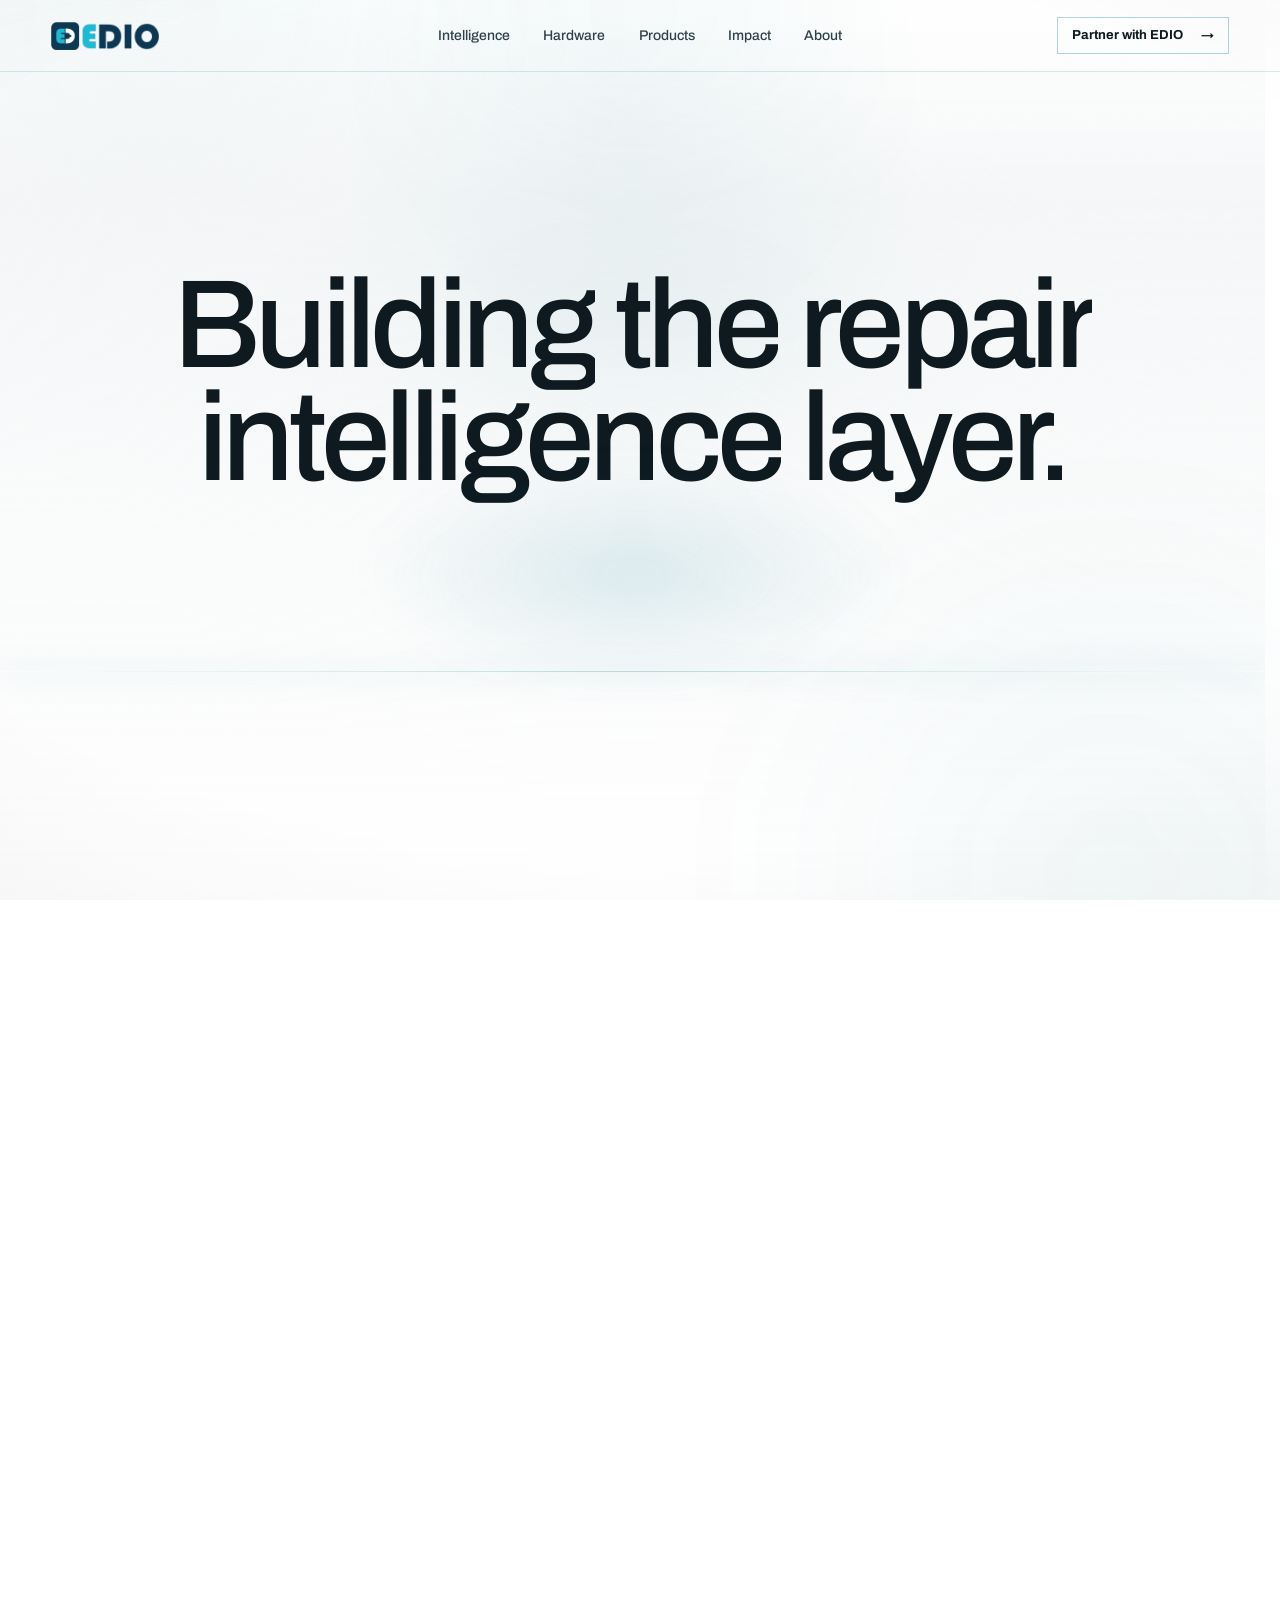
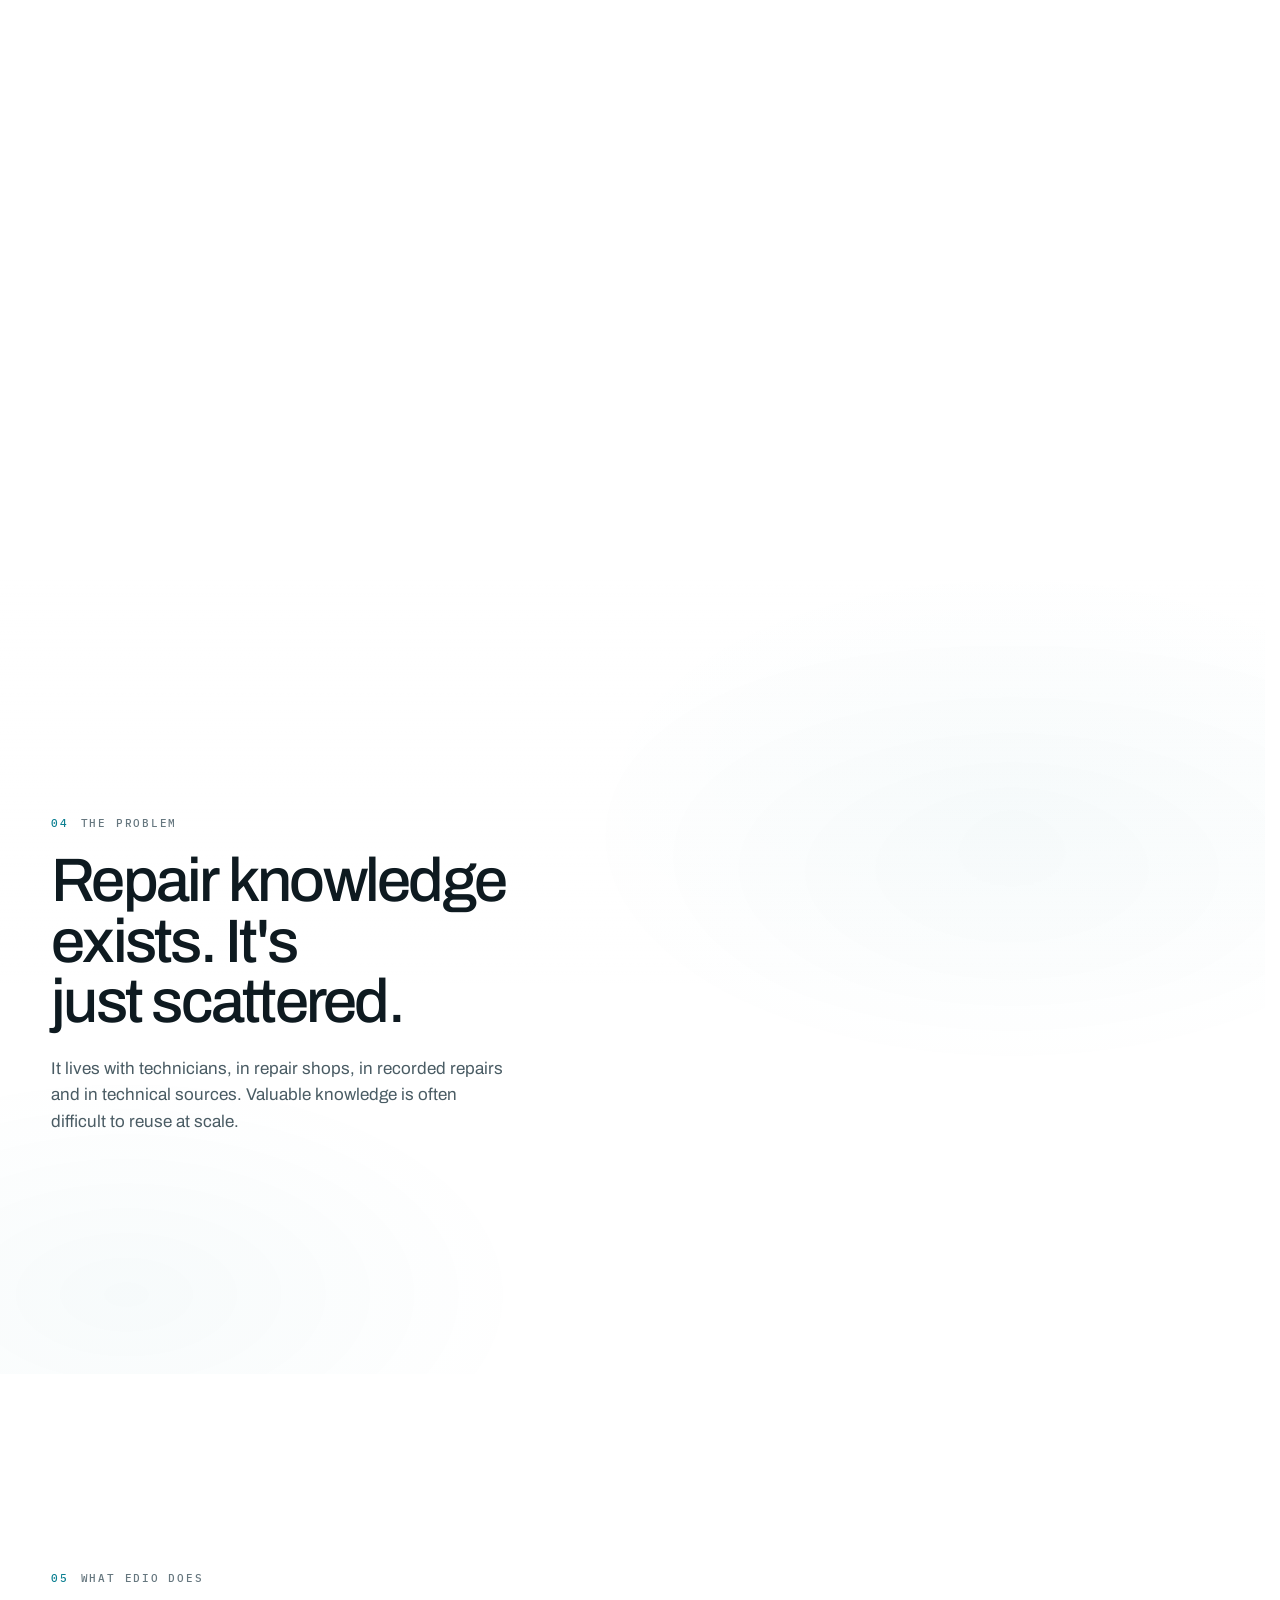
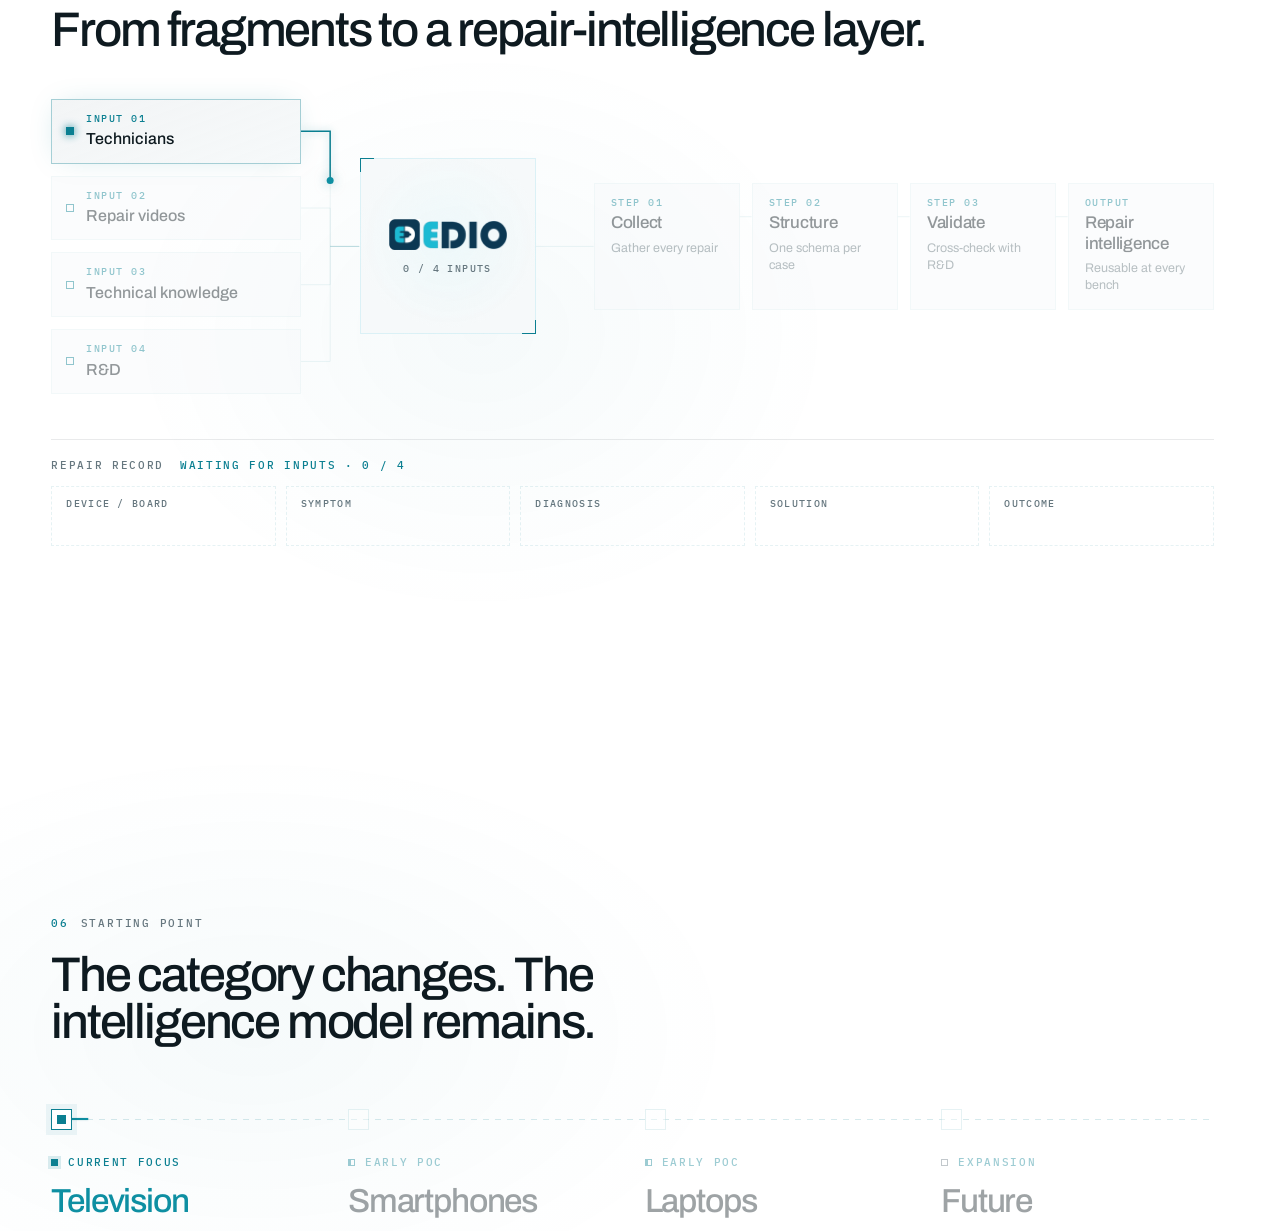
==== commit 0cd1050b: "White theme site-wide, Products page, photo globe on the homepage vision - Whole site on white (hero" ====
--- a/index.html
+++ b/index.html
@@ -16,7 +16,7 @@
 <meta property="og:image:height" content="629">
 <meta property="og:image:alt" content="A technician repairing a TV mainboard at an electronics bench">
 <meta name="twitter:card" content="summary_large_image">
-<meta name="theme-color" content="#05090c">
+<meta name="theme-color" content="#FFFFFF">
 <meta name="robots" content="noindex">
 <link rel="icon" href="assets/img/favicon.png">
 <link rel="apple-touch-icon" href="assets/img/apple-touch-icon.png">
@@ -24,9 +24,9 @@
 <link rel="preconnect" href="https://fonts.gstatic.com" crossorigin>
 <link href="https://fonts.googleapis.com/css2?family=Archivo:wdth,wght@75..125,400..900&family=IBM+Plex+Mono:wght@400;500&display=swap" rel="stylesheet">
 <link rel="preload" as="image" href="assets/img/home/smartclone-front.webp">
-<link rel="stylesheet" href="assets/css/base.css">
-<link rel="stylesheet" href="assets/css/home.css?v=20260930c">
-<link rel="stylesheet" href="assets/css/home-sections.css?v=8">
+<link rel="stylesheet" href="assets/css/base.css?v=w1">
+<link rel="stylesheet" href="assets/css/home.css?v=w2">
+<link rel="stylesheet" href="assets/css/home-sections.css?v=w6">
 <script>
   (function (h) {
     h.classList.replace('no-js', 'js');
@@ -66,11 +66,12 @@
 <header class="site-header" data-header>
   <div class="container header-row">
     <a class="brand" href="index.html" aria-label="EDIO home">
-      <img src="assets/img/logo-wordmark-light.png" alt="EDIO" width="123" height="32">
+      <img src="assets/img/logo-wordmark.png" alt="EDIO" width="123" height="32">
     </a>
     <nav class="nav" aria-label="Primary">
       <a href="intelligence.html">Intelligence</a>
       <a href="hardware.html">Hardware</a>
+      <a href="products.html">Products</a>
       <a href="impact.html">Impact</a>
       <a href="about.html">About</a>
     </nav>
@@ -82,8 +83,9 @@
   <nav class="mobile-nav" id="mobile-nav" aria-label="Mobile" data-mobile-nav hidden>
     <a href="intelligence.html"><small>01</small>Intelligence</a>
     <a href="hardware.html"><small>02</small>Hardware</a>
-    <a href="impact.html"><small>03</small>Impact</a>
-    <a href="about.html"><small>04</small>About</a>
+    <a href="products.html"><small>03</small>Products</a>
+    <a href="impact.html"><small>04</small>Impact</a>
+    <a href="about.html"><small>05</small>About</a>
   </nav>
 </header>
 
@@ -215,7 +217,7 @@
           <li class="node node--src" data-src><i class="node-dot"></i><span class="node-k">Input 04</span><b>R&amp;D</b></li>
         </ol>
         <div class="map-core" data-core>
-          <img src="assets/img/edio-logo-light.png" alt="EDIO" width="500" height="128">
+          <img src="assets/img/logo-wordmark.png" alt="EDIO" width="500" height="128">
           <span class="core-count" data-core-count>0 / 4 inputs</span>
         </div>
         <ol class="map-stages">
@@ -283,64 +285,11 @@
   </div>
 </section>
 
-<!-- ============ 07 PRODUCTS — SmartClone in 3D (as on edio.in), EDIO App beside it ============ -->
-<section class="hs-products" aria-labelledby="products-title" data-products>
-  <div class="container">
-    <div class="scx">
-      <div class="scx-copy">
-        <p class="kicker" data-rise><span>07</span> Products</p>
-        <h2 class="hs-h2" id="products-title" data-type>One device. Multiple repair possibilities.</h2>
-        <p class="hs-lede" data-type-after>SmartClone is EDIO's television diagnostic and recovery tool — proof that repair intelligence becomes a practical tool on the bench.</p>
-        <p class="scx-hint" data-rise>Drag to rotate. Hover a marker to see what it does.</p>
-        <div class="scx-cta" data-rise>
-          <a class="btn btn-solid btn-sm" href="hardware.html">Explore SmartClone <i aria-hidden="true">→</i></a>
-          <a class="text-link" href="contact.html?role=smartclone">Request SmartClone <i aria-hidden="true">→</i></a>
-        </div>
-      </div>
-      <div class="scx-stage" data-scx>
-        <div class="scx-tilt" data-scx-tilt>
-          <div class="scx-float" data-scx-float>
-            <i class="scx-glow" aria-hidden="true"></i>
-            <!-- still render of the same model: shows while the 3D loads, and stays if WebGL or the 3D script is unavailable -->
-            <img class="scx-poster" src="assets/img/hardware/smartclone-3d.webp" alt="" width="1262" height="757" loading="lazy">
-            <model-viewer class="scx-model" data-scx-model src="assets/models/smartclone-3d.glb"
-              alt="Interactive 3D model of SmartClone. Drag to rotate."
-              camera-controls disable-zoom disable-pan interaction-prompt="none"
-              camera-orbit="-18deg 52deg 78%" min-camera-orbit="auto 15deg auto" max-camera-orbit="auto 88deg auto"
-              field-of-view="30deg" environment-image="neutral" exposure="1.2" shadow-intensity="1" shadow-softness="0.9" loading="lazy">
-              <button class="hot" slot="hotspot-screen" data-position="-0.005m 0.0386m 0.0014m" data-normal="0m 1m 0m"><span class="hot-card"><b>SmartClone OS</b><em>Multiple repair modes. One device.</em></span></button>
-              <button class="hot" slot="hotspot-prog" data-position="-0.058m 0.0441m -0.005m" data-normal="0m 1m 0m"><span class="hot-card"><b>IC programming</b><em>EEPROM and SPI flash, read to verify.</em></span></button>
-              <button class="hot" slot="hotspot-iface" data-position="0.001m 0.037m -0.0664m" data-normal="0m 1m 0m"><span class="hot-card"><b>Repair interfaces</b><em>UART, I²C, SPI, IR, USB.</em></span></button>
-              <button class="hot hot--l" slot="hotspot-ir" data-position="0.0428m 0.0387m -0.0188m" data-normal="0m 1m 0m"><span class="hot-card"><b>IR service functions</b><em>Decode, service codes, learn and replay.</em></span></button>
-              <button class="hot hot--l" slot="hotspot-status" data-position="0.0401m 0.0388m 0.0102m" data-normal="0m 1m 0m"><span class="hot-card"><b>Live status feedback</b><em>Activity and operation status.</em></span></button>
-              <button class="hot" slot="hotspot-keys" data-position="0m 0.045m 0.044m" data-normal="0m 1m 0m"><span class="hot-card"><b>3-button navigation</b><em>Up, OK, down. Short press or hold.</em></span></button>
-            </model-viewer>
-          </div>
-        </div>
-      </div>
-    </div>
-
-    <article class="app" data-rise>
-      <div class="app-copy">
-        <p class="prod-tag"><i class="led"></i>Technician ecosystem</p>
-        <h3>EDIO App</h3>
-        <p>The digital home for technicians. It keeps EDIO connected to the repair ecosystem where repair knowledge is made.</p>
-        <a class="text-link" href="contact.html?role=repair-professional">Join as a technician <i aria-hidden="true">→</i></a>
-      </div>
-      <ul class="pillars">
-        <li tabindex="0"><span>01</span><b>Learning</b><em>Technical lessons and repair workflows</em></li>
-        <li tabindex="0"><span>02</span><b>Community</b><em>Technicians sharing faults and fixes</em></li>
-        <li tabindex="0"><span>03</span><b>Events</b><em>Training days and meet-ups</em></li>
-      </ul>
-    </article>
-  </div>
-</section>
-
 <!-- ============ SECTION 2: AT THE BENCH ============ -->
 <section class="bench" id="bench" data-bench>
   <div class="container bench-grid">
     <div class="bench-copy">
-      <p class="kicker kicker--light"><span>08</span> Real-world proof</p>
+      <p class="kicker kicker--light"><span>07</span> Real-world proof</p>
       <h2 class="bench-title" data-type>Real people, real boards. That's where the data comes from.</h2>
       <p class="bench-sub">Where repair knowledge is made — and usually lost.</p>
 
@@ -435,7 +384,9 @@
 </section>
 
 <!-- ============ 09 CLOSING VISION ============ -->
-<section class="hs-vision" aria-labelledby="vision-title">
+<section class="hs-vision" aria-labelledby="vision-title" data-vision>
+  <!-- a slowly turning globe of points, links and repair photos behind the words (vision-fx.js) -->
+  <canvas class="vision-fx" data-vision-fx aria-hidden="true"></canvas>
   <div class="container hs-vision-inner">
     <p class="kicker" data-rise><span>—</span> EDIO vision</p>
     <h2 class="hs-vision-title" id="vision-title" data-type>To make every repair smarter.</h2>
@@ -451,10 +402,11 @@
 
 <footer class="site-footer">
   <div class="container footer-row">
-    <img src="assets/img/logo-wordmark-light.png" alt="EDIO" width="92" height="24">
+    <img src="assets/img/logo-wordmark.png" alt="EDIO" width="92" height="24">
     <nav aria-label="Footer">
       <a href="intelligence.html">Intelligence</a>
       <a href="hardware.html">Hardware</a>
+      <a href="products.html">Products</a>
       <a href="impact.html">Impact</a>
       <a href="about.html">About</a>
       <a href="contact.html">Contact</a>
@@ -467,7 +419,8 @@
 <script src="assets/js/vendor/ScrollTrigger.min.js" defer></script>
 <script src="assets/js/site.js" defer></script>
 <script src="assets/js/home.js?v=20260930c" defer></script>
-<script src="assets/js/home-sections.js?v=7" defer></script>
+<script src="assets/js/home-sections.js?v=w3" defer></script>
+<script src="assets/js/vision-fx.js?v=13" defer></script>
 <script type="module" src="assets/js/vendor/model-viewer.min.js"></script>
 </body>
 </html>
--- a/assets/css/base.css
+++ b/assets/css/base.css
@@ -9,16 +9,23 @@
 :root {
   --navy: #0A2233;
   --deep: #071923;
-  --cyan: #1CBAD3;
-  --cyan-2: #6FD3E3;
-  --paper: #F3F2F2;
+  --cyan: #0B7F91;
+  --cyan-2: #0E8FA2;
+  --paper: #F6F7F7;
   --ink: #201E1D;
   --white: #FFFFFF;
 
-  --text-dim: #B4C6CF;
-  --text-mute: #7F98A6;
-  --line: rgba(111, 211, 227, .14);
-  --line-strong: rgba(111, 211, 227, .32);
+  /* white theme: page, raised surfaces, text, and text on a teal fill */
+  --bg: #FFFFFF;
+  --surface: #F6F7F7;
+  --surface-2: #EDEFF0;
+  --fg: #0E1A20;
+  --on-accent: #FFFFFF;
+
+  --text-dim: #3F525B;
+  --text-mute: #66777F;
+  --line: rgba(11, 127, 145, .16);
+  --line-strong: rgba(11, 127, 145, .32);
   --rule-dark: rgba(32, 30, 29, .14);
 
   --font-display: "Archivo", "Helvetica Neue", Arial, system-ui, sans-serif;
@@ -37,8 +44,8 @@
 html { -webkit-text-size-adjust: 100%; }
 body {
   margin: 0;
-  background: var(--deep);
-  color: var(--white);
+  background: var(--bg);
+  color: var(--fg);
   font: 400 16px/1.5 var(--font-display);
   -webkit-font-smoothing: antialiased;
   -moz-osx-font-smoothing: grayscale;
@@ -48,13 +55,13 @@
 a { color: inherit; text-decoration: none; }
 h1, h2, h3, p, dl, dd, ol, ul, figure { margin: 0; }
 ol, ul { padding: 0; list-style: none; }
-::selection { background: rgba(28, 186, 211, .35); color: var(--white); }
+::selection { background: rgba(11, 127, 145, .28); color: var(--fg); }
 :focus-visible { outline: 2px solid var(--cyan); outline-offset: 3px; }
 
 .sr { position: absolute; width: 1px; height: 1px; overflow: hidden; clip: rect(0 0 0 0); white-space: nowrap; }
 .skip {
   position: fixed; left: 12px; top: -60px; z-index: 100;
-  padding: 10px 14px; background: var(--cyan); color: var(--deep); font-weight: 700;
+  padding: 10px 14px; background: var(--cyan); color: var(--on-accent); font-weight: 700;
 }
 .skip:focus { top: 12px; }
 
@@ -93,7 +100,7 @@
 /* status lights: on · half (building) · off (planned) */
 .led {
   display: inline-block; width: 7px; height: 7px; margin-right: 10px; flex: none;
-  background: var(--cyan); box-shadow: 0 0 0 3px rgba(28, 186, 211, .18);
+  background: var(--cyan); box-shadow: 0 0 0 3px rgba(11, 127, 145, .144);
 }
 .led--half { background: linear-gradient(90deg, var(--cyan) 50%, transparent 50%); border: 1px solid var(--cyan); box-shadow: none; }
 .led--off { background: transparent; border: 1px solid var(--text-mute); box-shadow: none; }
@@ -114,13 +121,13 @@
 }
 .btn i { font-style: normal; transition: transform .35s var(--ease); }
 .btn:hover i { transform: translateX(4px); }
-.btn-solid { background: var(--cyan); color: var(--deep); }
+.btn-solid { background: var(--cyan); color: var(--on-accent); }
 .btn-solid:hover { background: var(--cyan-2); }
-.btn-solid:active { background: #149AB0; }
-.btn-line { border-color: rgba(255, 255, 255, .42); color: var(--white); }
-.btn-line:hover { border-color: var(--cyan); color: var(--cyan-2); background: rgba(28, 186, 211, .06); }
+.btn-solid:active { background: #0B7F91; }
+.btn-line { border-color: rgba(14, 26, 32, .294); color: var(--fg); }
+.btn-line:hover { border-color: var(--cyan); color: var(--cyan-2); background: rgba(11, 127, 145, .048); }
 .btn-ink { background: var(--ink); color: var(--paper); }
-.btn-ink:hover { background: var(--navy); }
+.btn-ink:hover { background: var(--surface); }
 .btn-ink-line { border-color: rgba(32, 30, 29, .4); color: var(--ink); }
 .btn-ink-line:hover { border-color: var(--ink); background: rgba(32, 30, 29, .04); }
 
@@ -134,10 +141,10 @@
   transition: background-color .45s ease, border-color .45s ease, backdrop-filter .45s ease;
 }
 .site-header.is-scrolled {
-  background: rgba(7, 25, 35, .86);
+  background: rgba(255, 255, 255, .86);
   -webkit-backdrop-filter: blur(12px) saturate(1.1);
   backdrop-filter: blur(12px) saturate(1.1);
-  border-bottom-color: rgba(111, 211, 227, .18);
+  border-bottom-color: rgba(11, 127, 145, .144);
 }
 .header-row { position: relative; height: 100%; display: flex; align-items: center; gap: 40px; }
 .brand img { height: 28px; width: auto; }
@@ -146,7 +153,7 @@
 .header-cta { margin-left: auto; }
 .nav a {
   position: relative; padding: 6px 0;
-  font: 500 14px/1 var(--font-display); color: #C5D3DA;
+  font: 500 14px/1 var(--font-display); color: #2F4149;
   transition: color .25s ease;
 }
 .nav a::after {
@@ -154,9 +161,9 @@
   background: var(--cyan); transform: scaleX(0); transform-origin: left;
   transition: transform .4s var(--ease);
 }
-.nav a:hover, .nav a[aria-current="page"] { color: var(--white); }
+.nav a:hover, .nav a[aria-current="page"] { color: var(--fg); }
 .nav a:hover::after, .nav a[aria-current="page"]::after { transform: scaleX(1); }
-.header-cta { min-width: 0; gap: 18px; padding: 11px 14px; font-size: 13px; border-color: rgba(111, 211, 227, .4); }
+.header-cta { min-width: 0; gap: 18px; padding: 11px 14px; font-size: 13px; border-color: rgba(11, 127, 145, .32); }
 .header-cta .sm { display: none; }
 .menu-btn { display: none; }
 
@@ -166,7 +173,7 @@
   position: absolute; left: 0; right: 0; top: 100%;
   height: calc(100vh - var(--header-h)); height: calc(100dvh - var(--header-h));
   overflow-y: auto; overscroll-behavior: contain;
-  background: var(--deep); padding: 12px var(--pad) 40px;
+  background: var(--bg); padding: 12px var(--pad) 40px;
   display: flex; flex-direction: column;
 }
 .mobile-nav[hidden] { display: none; }
@@ -185,7 +192,7 @@
 .mk.is-hit { --hit: 1; transition-duration: .18s; }
 .mk-dot {
   position: absolute; left: -3px; top: -3px; width: 6px; height: 6px;
-  background: var(--cyan-2); box-shadow: 0 0 0 3px rgba(7, 25, 35, .55);
+  background: var(--cyan-2); box-shadow: 0 0 0 3px rgba(255, 255, 255, .55);
   opacity: calc(.4 + .6 * max(var(--on), var(--hit)));
 }
 .mk-ring {
@@ -201,7 +208,7 @@
   display: flex; gap: 8px; white-space: nowrap;
   padding: 5px 8px 5px 7px;
   font: 500 10px/1 var(--font-mono); letter-spacing: .12em; text-transform: uppercase;
-  color: #D6E7ED; background: rgba(7, 25, 35, .78);
+  color: #1B2C33; background: rgba(255, 255, 255, .78);
   border-left: 1px solid var(--cyan);
   opacity: max(var(--on), var(--hit));
   transform: translateX(calc((1 - max(var(--on), var(--hit))) * -6px));
@@ -231,14 +238,14 @@
 .close-side p { font-size: 17px; color: #4B4845; }
 .close-actions { display: flex; flex-wrap: wrap; gap: 12px; }
 
-.site-footer { background: var(--deep); border-top: 1px solid var(--line); }
+.site-footer { background: var(--bg); border-top: 1px solid var(--line); }
 .footer-row {
   display: flex; flex-wrap: wrap; align-items: center; gap: 20px 40px; padding-block: 28px;
   font: 400 11px/1 var(--font-mono); letter-spacing: .12em; text-transform: uppercase; color: var(--text-mute);
 }
 .footer-row img { height: 22px; width: auto; }
 .footer-row nav { display: flex; flex-wrap: wrap; gap: 24px; }
-.footer-row nav a:hover { color: var(--white); }
+.footer-row nav a:hover { color: var(--fg); }
 .footer-row p { margin-left: auto; }
 
 /* ---------- Scroll reveal (site.js adds .is-in) ---------- */
@@ -266,7 +273,7 @@
     width: 44px; height: 44px; margin-right: -10px;
     background: none; border: 0; cursor: pointer;
   }
-  .menu-btn i { display: block; width: 20px; height: 1.5px; background: var(--white); transition: transform .3s var(--ease); }
+  .menu-btn i { display: block; width: 20px; height: 1.5px; background: var(--fg); transition: transform .3s var(--ease); }
   .menu-btn[aria-expanded="true"] i:first-of-type { transform: translateY(3.75px) rotate(45deg); }
   .menu-btn[aria-expanded="true"] i:last-of-type { transform: translateY(-3.75px) rotate(-45deg); }
 
--- a/assets/css/home.css
+++ b/assets/css/home.css
@@ -5,9 +5,9 @@
    ========================================================================== */
 
 :root {
-  --void: #05090C;          /* stage black, faintly navy */
-  --stage: #0C161C;         /* lit floor */
-  --ink-hi: #ECEFF0;        /* headline white, a touch cool */
+  --void: #FFFFFF;          /* stage black, faintly navy */
+  --stage: #F4F7F8;         /* lit floor */
+  --ink-hi: #0E1A20;        /* headline white, a touch cool */
   --hs: 0;                  /* part callouts, driven by scroll */
   --hs-keep: 0;             /* the display callout stays lit while its read becomes a case */
 }
@@ -44,39 +44,39 @@
 .stage i { position: absolute; inset: 0; display: block; }
 .stage-light {
   background:
-    radial-gradient(30% 30% at 50% 58%, rgba(28, 186, 211, .13), rgba(28, 186, 211, 0) 70%),
-    radial-gradient(55% 55% at 50% 48%, rgba(22, 52, 70, .55), rgba(5, 9, 12, 0) 75%),
-    radial-gradient(40% 50% at 12% 20%, rgba(18, 38, 52, .35), rgba(5, 9, 12, 0) 70%);
+    radial-gradient(30% 30% at 50% 58%, rgba(11, 127, 145, .04), rgba(11, 127, 145, 0) 70%),
+    radial-gradient(55% 55% at 50% 48%, rgba(242, 244, 245, .55), rgba(255, 255, 255, 0) 75%),
+    radial-gradient(40% 50% at 12% 20%, rgba(242, 244, 245, .35), rgba(255, 255, 255, 0) 70%);
 }
 .stage-floor {
   top: 58%;
   background:
-    radial-gradient(34% 55% at 50% 14%, rgba(28, 186, 211, .07), rgba(0, 0, 0, 0) 70%),
-    linear-gradient(180deg, rgba(8, 18, 24, 0) 0, rgba(8, 18, 24, .8) 22%, var(--void) 100%);
+    radial-gradient(34% 55% at 50% 14%, rgba(11, 127, 145, .056), rgba(14, 26, 32, 0) 70%),
+    linear-gradient(180deg, rgba(242, 244, 245, 0) 0, rgba(242, 244, 245, .8) 22%, var(--void) 100%);
 }
 .stage::before, .stage::after {
   content: ""; position: absolute; pointer-events: none; border-radius: 50%; filter: blur(60px);
 }
 .stage::before {
   width: 70vw; height: 70vw; left: -22vw; top: -34vw;
-  background: radial-gradient(closest-side, rgba(28, 186, 211, .25), rgba(28, 186, 211, 0));
+  background: radial-gradient(closest-side, rgba(11, 127, 145, .05), rgba(11, 127, 145, 0));
   animation: drift-a 26s ease-in-out infinite alternate;
 }
 .stage::after {
   width: 64vw; height: 64vw; right: -20vw; bottom: -30vw;
-  background: radial-gradient(closest-side, rgba(40, 140, 175, .27), rgba(40, 140, 175, 0));
+  background: radial-gradient(closest-side, rgba(11, 127, 145, .045), rgba(11, 127, 145, 0));
   animation: drift-b 32s ease-in-out infinite alternate;
 }
 @keyframes drift-a { to { transform: translate(8vw, 6vw); } }
 @keyframes drift-b { to { transform: translate(-7vw, -5vw); } }
 /* soft cyan wash behind the headline, and a thin light line where the floor meets the wall */
-.stage-halo { background: radial-gradient(46% 30% at 50% 36%, rgba(111, 211, 227, .12), rgba(111, 211, 227, 0) 70%); }
+.stage-halo { background: radial-gradient(46% 30% at 50% 36%, rgba(11, 127, 145, .03), rgba(11, 127, 145, 0) 70%); }
 .stage-horizon {
   top: 64%; bottom: auto !important; height: 1px;
-  background: linear-gradient(90deg, rgba(111, 211, 227, 0), rgba(111, 211, 227, .34) 50%, rgba(111, 211, 227, 0));
-  box-shadow: 0 0 30px 3px rgba(28, 186, 211, .18);
-}
-.stage-vignette { background: radial-gradient(120% 90% at 50% 45%, rgba(5, 9, 12, 0) 55%, rgba(2, 4, 6, .55) 100%); }
+  background: linear-gradient(90deg, rgba(11, 127, 145, 0), rgba(11, 127, 145, .272) 50%, rgba(11, 127, 145, 0));
+  box-shadow: 0 0 30px 3px rgba(11, 127, 145, .144);
+}
+.stage-vignette { background: radial-gradient(120% 90% at 50% 45%, rgba(255, 255, 255, 0) 55%, rgba(14, 26, 32, .083) 100%); }
 .stage-grain {
   opacity: .09; mix-blend-mode: overlay;
   background-image: url("data:image/svg+xml,%3Csvg xmlns='http://www.w3.org/2000/svg' width='220' height='220'%3E%3Cfilter id='n'%3E%3CfeTurbulence type='fractalNoise' baseFrequency='.85' numOctaves='2' stitchTiles='stitch'/%3E%3CfeColorMatrix values='0 0 0 0 1 0 0 0 0 1 0 0 0 0 1 0 0 0 .9 0'/%3E%3C/filter%3E%3Crect width='100%25' height='100%25' filter='url(%23n)'/%3E%3C/svg%3E");
@@ -103,7 +103,7 @@
 .hero-title .ch { position: relative; }
 .hero-title .ch.is-caret::after {
   content: ""; position: absolute; left: 100%; top: .12em; bottom: .02em; width: .06em; margin-left: .04em;
-  background: var(--cyan); box-shadow: 0 0 12px rgba(28, 186, 211, .6);
+  background: var(--cyan); box-shadow: 0 0 12px rgba(11, 127, 145, .48);
 }
 .hero-title.is-typed .ch.is-caret::after { animation: caret 1s steps(1) infinite; }
 @keyframes caret { 50% { opacity: 0; } }
@@ -119,8 +119,8 @@
 .hero:not(.is-placed) .device { visibility: hidden; }
 .scan {
   position: absolute; left: 0; top: 24%; bottom: 20%; width: 1px; z-index: 3; opacity: 0; pointer-events: none;
-  background: linear-gradient(180deg, transparent, rgba(111, 211, 227, .95) 20%, rgba(111, 211, 227, .95) 80%, transparent);
-  box-shadow: 0 0 14px rgba(28, 186, 211, .45);
+  background: linear-gradient(180deg, transparent, rgba(11, 127, 145, .76) 20%, rgba(11, 127, 145, .76) 80%, transparent);
+  box-shadow: 0 0 14px rgba(11, 127, 145, .36);
 }
 .hs.is-hit { opacity: 1; transition-duration: .15s; }
 .device-model {
@@ -133,7 +133,7 @@
 /* cold rim light that sits behind the device */
 .device::before {
   content: ""; position: absolute; left: 18%; right: 18%; top: 30%; bottom: 22%; z-index: -1;
-  background: radial-gradient(closest-side, rgba(28, 186, 211, .16), rgba(28, 186, 211, 0));
+  background: radial-gradient(closest-side, rgba(11, 127, 145, .128), rgba(11, 127, 145, 0));
   filter: blur(18px);
 }
 
@@ -142,12 +142,12 @@
 .hs--keep { opacity: max(var(--hs), var(--hs-keep)); }
 .hs > i {
   position: absolute; left: -4px; top: -4px; width: 8px; height: 8px;
-  background: var(--cyan-2); box-shadow: 0 0 0 3px rgba(5, 9, 12, .7), 0 0 0 4px rgba(111, 211, 227, .5);
+  background: var(--cyan-2); box-shadow: 0 0 0 3px rgba(255, 255, 255, .7), 0 0 0 4px rgba(11, 127, 145, .4);
 }
 .hs > span {
   position: absolute; left: 16px; top: -12px; display: flex; gap: 8px; white-space: nowrap;
-  padding: 6px 9px; background: rgba(5, 9, 12, .86); border-left: 1px solid var(--cyan);
-  font: 500 10px/1 var(--font-mono); letter-spacing: .14em; text-transform: uppercase; color: #D6E7ED;
+  padding: 6px 9px; background: rgba(255, 255, 255, .86); border-left: 1px solid var(--cyan);
+  font: 500 10px/1 var(--font-mono); letter-spacing: .14em; text-transform: uppercase; color: #1B2C33;
 }
 .hs b { font-weight: 500; color: var(--cyan-2); }
 .hs--l > span { left: auto; right: 16px; border-left: 0; border-right: 1px solid var(--cyan); }
@@ -167,7 +167,7 @@
   position: absolute; left: 60%; top: calc(var(--header-h) + 72px);
   width: min(400px, 30vw);
   padding: 18px 20px 6px;
-  background: rgba(5, 9, 12, .9); border: 1px solid var(--line-strong);
+  background: rgba(255, 255, 255, .9); border: 1px solid var(--line-strong);
   transform-origin: 0 0; opacity: 0;
 }
 .case::before, .case::after { content: ""; position: absolute; width: 10px; height: 10px; border: 0 solid var(--cyan); }
@@ -187,11 +187,11 @@
   width: min(540px, 33vw);
   display: grid; grid-template-columns: repeat(7, 1fr); gap: 7px;
 }
-.tile { aspect-ratio: 1.18; position: relative; border: 1px solid rgba(111, 211, 227, .16); background: rgba(12, 22, 28, .7); opacity: 0; }
-.tile::before, .tile::after { content: ""; position: absolute; left: 14%; height: 2px; background: rgba(111, 211, 227, .22); }
+.tile { aspect-ratio: 1.18; position: relative; border: 1px solid rgba(11, 127, 145, .128); background: rgba(242, 244, 245, .7); opacity: 0; }
+.tile::before, .tile::after { content: ""; position: absolute; left: 14%; height: 2px; background: rgba(11, 127, 145, .176); }
 .tile::before { top: 30%; width: 58%; }
 .tile::after { top: 52%; width: 38%; }
-.tile.is-hot { border-color: rgba(111, 211, 227, .7); background: rgba(28, 186, 211, .14); }
+.tile.is-hot { border-color: rgba(11, 127, 145, .56); background: rgba(11, 127, 145, .112); }
 .tile.is-hot::before, .tile.is-hot::after { background: var(--cyan-2); }
 
 .captions { position: absolute; inset: 0; z-index: 4; pointer-events: none; }
@@ -209,7 +209,7 @@
 }
 .steps li { display: flex; gap: 8px; opacity: .45; transition: opacity .4s ease, color .4s ease; }
 .steps li span { color: var(--cyan); }
-.steps li.is-on { opacity: 1; color: var(--white); }
+.steps li.is-on { opacity: 1; color: var(--fg); }
 
 /* ==========================================================================
    SECTION 2 — AT THE BENCH
@@ -217,7 +217,7 @@
 .bench {
   position: relative;
   background: var(--void);
-  border-top: 1px solid rgba(236, 239, 240, .07);
+  border-top: 1px solid rgba(14, 26, 32, .07);
 }
 .bench-grid {
   min-height: 100vh; min-height: 100svh;
@@ -235,9 +235,9 @@
 .index { margin-top: 44px; border-bottom: 1px solid var(--line); }
 .index li {
   position: relative; display: flex; gap: 18px; align-items: center;
-  padding: 15px 0; border-top: 1px solid rgba(236, 239, 240, .07);
+  padding: 15px 0; border-top: 1px solid rgba(14, 26, 32, .07);
   font: 500 12px/1 var(--font-mono); letter-spacing: .16em; text-transform: uppercase;
-  color: var(--white); opacity: .3;
+  color: var(--fg); opacity: .3;
 }
 .index li span { color: var(--cyan); }
 .index li::after {
@@ -247,29 +247,28 @@
 
 .bench-figure { grid-column: 5 / span 8; position: relative; }
 .bench-media {
-  position: relative; aspect-ratio: 4 / 3; overflow: hidden; background: var(--deep);
+  position: relative; aspect-ratio: 4 / 3; overflow: hidden; background: var(--bg);
   display: grid; grid-template-columns: 1fr 1fr; grid-template-rows: 1fr 1fr; gap: 2px;
 }
 @media (min-width: 1200px) {
   /* keep the pinned case study inside short laptop viewports; panels crop wider instead */
   .bench-media { width: 100%; max-height: calc(100vh - var(--header-h) - 150px); }
 }
-.panel { position: relative; overflow: hidden; background: var(--navy); }
+.panel { position: relative; overflow: hidden; background: var(--surface); }
 /* panels wait dimmed until their annotation activates */
 .panel::after {
   content: ""; position: absolute; inset: 0; pointer-events: none;
-  background: var(--deep); opacity: var(--shade, 0);
+  background: var(--fg); opacity: calc(var(--shade, 0) * .4);
 }
 .bench-media .plate { position: absolute; left: 0; top: 0; will-change: transform; }
 .bench-media img {
   position: absolute; inset: 0; width: 100%; height: 100%;
-  filter: saturate(.62) contrast(1.08) brightness(.86);
+  filter: saturate(.85) contrast(1.05) brightness(.98);
 }
 .bench-tint {
   position: absolute; inset: 0; pointer-events: none;
   background:
-    linear-gradient(0deg, rgba(7, 25, 35, .55), rgba(7, 25, 35, 0) 40%),
-    rgba(10, 34, 51, .18);
+    linear-gradient(0deg, rgba(255, 255, 255, .2), rgba(255, 255, 255, 0) 35%);
 }
 .anno-lines { position: absolute; inset: 0; width: 100%; height: 100%; overflow: visible; }
 .anno-lines path { fill: none; stroke: var(--cyan-2); stroke-width: 1; vector-effect: non-scaling-stroke; stroke-dasharray: 1; stroke-dashoffset: 1; }
@@ -280,8 +279,8 @@
   position: absolute; transform: translate(6px, -50%);
   padding: 6px 9px; white-space: nowrap;
   font: 500 10.5px/1 var(--font-mono); letter-spacing: .16em; text-transform: uppercase;
-  color: var(--white); background: rgba(7, 25, 35, .88);
-  border: 1px solid rgba(111, 211, 227, .45);
+  color: var(--fg); background: rgba(255, 255, 255, .88);
+  border: 1px solid rgba(11, 127, 145, .36);
   opacity: 0;
 }
 .anno-label--r { transform: translate(calc(-100% - 6px), -50%); }
@@ -290,7 +289,7 @@
   position: absolute; left: 0; top: 0; z-index: 2;
   padding: 10px 12px;
   font: 500 10.5px/1 var(--font-mono); letter-spacing: .18em; text-transform: uppercase;
-  background: var(--deep); color: var(--white);
+  background: var(--bg); color: var(--fg);
   border-left: 2px solid var(--cyan);
 }
 .bench-figure figcaption {
@@ -302,17 +301,17 @@
 /* ==========================================================================
    PATHS — a quiet index, not cards
    ========================================================================== */
-.paths { padding-block: clamp(110px, 12vw, 180px); background: var(--void); border-top: 1px solid rgba(236, 239, 240, .07); }
+.paths { padding-block: clamp(110px, 12vw, 180px); background: var(--void); border-top: 1px solid rgba(14, 26, 32, .07); }
 .paths-title { margin-top: 24px; max-width: 16ch; font-size: clamp(40px, 5.4vw, 92px); line-height: .95; color: var(--ink-hi); }
-.path-list { margin-top: clamp(56px, 7vw, 96px); border-top: 1px solid rgba(236, 239, 240, .12); }
+.path-list { margin-top: clamp(56px, 7vw, 96px); border-top: 1px solid rgba(14, 26, 32, .12); }
 .path a {
   display: grid; grid-template-columns: 180px minmax(0, 5fr) minmax(0, 5fr) 48px; column-gap: 24px; align-items: baseline;
-  padding: 34px 0 36px; border-bottom: 1px solid rgba(236, 239, 240, .12);
+  padding: 34px 0 36px; border-bottom: 1px solid rgba(14, 26, 32, .12);
   transition: background-color .35s ease;
 }
 .path-status { display: flex; align-items: center; font: 500 10.5px/1.4 var(--font-mono); letter-spacing: .16em; text-transform: uppercase; color: var(--text-mute); }
 .path-name { font: 500 clamp(28px, 3vw, 48px)/1 var(--font-display); letter-spacing: -.035em; color: var(--ink-hi); transition: color .3s ease; }
-.path-desc { font-size: 16px; line-height: 1.55; color: #8C9CA4; max-width: 46ch; }
+.path-desc { font-size: 16px; line-height: 1.55; color: #5F7078; max-width: 46ch; }
 .path-go { justify-self: end; font: 400 22px/1 var(--font-mono); color: var(--cyan); transition: transform .4s var(--ease); }
 .path a:hover .path-name { color: var(--cyan-2); }
 .path a:hover .path-go { transform: translateX(6px); }
@@ -374,7 +373,7 @@
   .cap h2 { font-size: 30px; margin: 14px 0 12px; }
   .cap p:not(.kicker) { font-size: 15px; }
   .steps { left: var(--pad); right: auto; bottom: 26px; }
-  .case { left: var(--pad); right: var(--pad); width: auto; top: calc(var(--header-h) + 24px); padding: 14px 16px 4px; background: rgba(5, 9, 12, .96); }
+  .case { left: var(--pad); right: var(--pad); width: auto; top: calc(var(--header-h) + 24px); padding: 14px 16px 4px; background: rgba(255, 255, 255, .96); }
   .case-row { grid-template-columns: 84px 1fr; padding: 10px 0; }
   .case-row dd { font-size: 14px; }
   .dataset { left: var(--pad); width: calc(100% - 2 * var(--pad)); top: calc(var(--header-h) + 40px); gap: 5px; }
@@ -401,7 +400,7 @@
 /* ==========================================================================
    OFFER — centred, quiet, after the story
    ========================================================================== */
-.offer { background: var(--void); padding-block: clamp(110px, 13vw, 190px) clamp(96px, 11vw, 160px); border-top: 1px solid rgba(236, 239, 240, .07); }
+.offer { background: var(--void); padding-block: clamp(110px, 13vw, 190px) clamp(96px, 11vw, 160px); border-top: 1px solid rgba(14, 26, 32, .07); }
 .offer-inner { display: flex; flex-direction: column; align-items: center; text-align: center; }
 .offer-tag { display: flex; align-items: center; gap: 16px; font: 500 10.5px/1 var(--font-mono); letter-spacing: .18em; text-transform: uppercase; color: var(--text-mute); }
 .offer-tag span { display: inline-flex; align-items: center; color: var(--cyan); }
@@ -414,12 +413,12 @@
 .offer-stats {
   display: grid; grid-template-columns: repeat(3, minmax(0, 1fr)); column-gap: 24px;
   width: 100%; max-width: 980px; margin-top: clamp(72px, 9vw, 120px); padding-top: 28px;
-  border-top: 1px solid rgba(236, 239, 240, .1); text-align: left;
-}
-.offer-stats > div { display: grid; row-gap: 8px; padding-left: 18px; border-left: 1px solid rgba(236, 239, 240, .1); }
+  border-top: 1px solid rgba(14, 26, 32, .1); text-align: left;
+}
+.offer-stats > div { display: grid; row-gap: 8px; padding-left: 18px; border-left: 1px solid rgba(14, 26, 32, .1); }
 .st-n { font: 500 10px/1 var(--font-mono); letter-spacing: .16em; color: var(--cyan); }
 .offer-stats dt { font: 500 clamp(30px, 2.8vw, 44px)/1 var(--font-display); letter-spacing: -.03em; color: var(--ink-hi); font-variant-numeric: tabular-nums; }
-.offer-stats dd { font-size: 14.5px; line-height: 1.4; color: #8C9CA4; }
+.offer-stats dd { font-size: 14.5px; line-height: 1.4; color: #5F7078; }
 @media (max-width: 767px) {
   .offer-line { font-size: clamp(32px, 9.4vw, 44px); }
   .offer-cta { flex-direction: column; gap: 6px; }
@@ -432,4 +431,4 @@
 
 @media (prefers-reduced-motion: reduce) { .stage::before, .stage::after { animation: none; } }
 
-@media (max-width: 767px) { .stage-halo { background: radial-gradient(70% 34% at 50% 34%, rgba(111, 211, 227, .14), rgba(111, 211, 227, 0) 70%); } }
+@media (max-width: 767px) { .stage-halo { background: radial-gradient(70% 34% at 50% 34%, rgba(11, 127, 145, .03), rgba(11, 127, 145, 0) 70%); } }
--- a/assets/css/home-sections.css
+++ b/assets/css/home-sections.css
@@ -4,7 +4,7 @@
    mono metadata. The hero's own files (home.css / home.js) are not touched by anything here.
    ========================================================================== */
 
-:root { --panel: #0A151C; --panel-2: #0D1C25; --rule: rgba(236, 239, 240, .09); }
+:root { --panel: #F6F9FA; --panel-2: #EEF3F5; --rule: rgba(14, 26, 32, .09); }
 
 /* ---------- one room: the hero's light carried behind every section (fixed, so there are no seams) ---------- */
 .atmos { position: fixed; inset: 0; z-index: -1; overflow: hidden; pointer-events: none; background: var(--void); }
@@ -12,54 +12,45 @@
 .atmos-a, .atmos-b { border-radius: 50%; filter: blur(60px); will-change: transform; }
 .atmos-a {
   width: 70vw; height: 70vw; left: -24vw; top: -30vw;
-  background: radial-gradient(closest-side, rgba(62, 158, 174, .119), rgba(62, 158, 174, 0));
+  background: radial-gradient(closest-side, rgba(11, 127, 145, .035), rgba(11, 127, 145, 0));
   animation: atmos-a 28s ease-in-out infinite alternate;
 }
 .atmos-b {
   width: 64vw; height: 64vw; right: -22vw; bottom: -30vw;
-  background: radial-gradient(closest-side, rgba(44, 120, 145, .14), rgba(44, 120, 145, 0));
+  background: radial-gradient(closest-side, rgba(11, 127, 145, .03), rgba(11, 127, 145, 0));
   animation: atmos-b 34s ease-in-out infinite alternate;
 }
 @keyframes atmos-a { to { transform: translate(10vw, 14vw); } }
 @keyframes atmos-b { to { transform: translate(-8vw, -12vw); } }
-.atmos-halo { inset: 0; background: radial-gradient(55% 55% at 50% 48%, rgba(22, 52, 70, .42), rgba(5, 9, 12, 0) 75%), radial-gradient(40% 50% at 12% 20%, rgba(18, 38, 52, .3), rgba(5, 9, 12, 0) 70%); }
-.atmos-vignette { inset: 0; background: radial-gradient(120% 90% at 50% 45%, rgba(5, 9, 12, 0) 55%, rgba(2, 4, 6, .55) 100%); }
+.atmos-halo { inset: 0; background: radial-gradient(55% 55% at 50% 48%, rgba(242, 244, 245, .42), rgba(255, 255, 255, 0) 75%), radial-gradient(40% 50% at 12% 20%, rgba(242, 244, 245, .3), rgba(255, 255, 255, 0) 70%); }
+.atmos-vignette { inset: 0; background: radial-gradient(120% 90% at 50% 45%, rgba(255, 255, 255, 0) 55%, rgba(14, 26, 32, .083) 100%); }
 .atmos-grain {
   inset: 0; opacity: .07; mix-blend-mode: overlay;
   background-image: url("data:image/svg+xml,%3Csvg xmlns='http://www.w3.org/2000/svg' width='220' height='220'%3E%3Cfilter id='n'%3E%3CfeTurbulence type='fractalNoise' baseFrequency='.85' numOctaves='2' stitchTiles='stitch'/%3E%3CfeColorMatrix values='0 0 0 0 1 0 0 0 0 1 0 0 0 0 1 0 0 0 .9 0'/%3E%3C/filter%3E%3Crect width='100%25' height='100%25' filter='url(%23n)'/%3E%3C/svg%3E");
 }
 
-/* after the hero, cyan is quieter: a cooler teal and softer glows (the hero keeps its approved colours) */
-.hs-problem, .hs-flow, .hs-cats, .hs-products, .bench, .hs-proof, .hs-vision, .site-footer { --cyan: #3E9EAE; --cyan-2: #86BFC8; }
-.hs-problem, .hs-flow, .hs-cats, .hs-products, .hs-proof, .hs-vision { background: transparent; position: relative; }
+.hs-problem, .hs-flow, .hs-cats, .hs-proof, .hs-vision { background: transparent; position: relative; }
 /* out of the hero's dark floor: the room's light fades in rather than starting at an edge */
-.hs-problem { background: linear-gradient(180deg, var(--void) 0, rgba(5, 9, 12, 0) min(45vh, 420px)); }
-@media (min-width: 1200px) {
-  .hs-problem {
-    background:
-      radial-gradient(42% 340px at 92% 0, rgb(12, 37, 48), rgba(12, 37, 48, 0)),   /* the hero's last panel glow, carried on */
-      linear-gradient(180deg, var(--void) 0, rgba(5, 9, 12, 0) min(45vh, 420px));
-  }
-}
+.hs-problem { background: linear-gradient(180deg, var(--void) 0, rgba(255, 255, 255, 0) min(45vh, 420px)); }
 /* the bench (styled in home.css) joins the same room */
 .bench { background: transparent; border-top: 0; }
-.site-footer { background: linear-gradient(180deg, rgba(5, 9, 12, 0), rgba(5, 9, 12, .7)); border-top: 0; }
+.site-footer { background: linear-gradient(180deg, rgba(255, 255, 255, 0), rgba(255, 255, 255, .7)); border-top: 0; }
 /* the same quiet cyan light the hero uses, so every section feels like the same room */
 .hs-problem::before, .hs-flow::before, .hs-cats::before, .hs-vision::before {
   content: ""; position: absolute; inset: 0; pointer-events: none;
-  background: radial-gradient(50% 45% at 80% 30%, rgba(62, 158, 174, .049), rgba(62, 158, 174, 0) 70%),
-              radial-gradient(45% 40% at 10% 90%, rgba(44, 120, 145, .042), rgba(44, 120, 145, 0) 70%);
-}
-.hs-flow::before { background: radial-gradient(40% 45% at 38% 62%, rgba(62, 158, 174, .049), rgba(62, 158, 174, 0) 70%); }
-.hs-cats::before { background: radial-gradient(55% 45% at 20% 40%, rgba(62, 158, 174, .049), rgba(62, 158, 174, 0) 70%); }
-.hs-vision::before { background: radial-gradient(45% 50% at 50% 45%, rgba(62, 158, 174, .063), rgba(62, 158, 174, 0) 70%); }
+  background: radial-gradient(50% 45% at 80% 30%, rgba(11, 127, 145, .039), rgba(11, 127, 145, 0) 70%),
+              radial-gradient(45% 40% at 10% 90%, rgba(11, 127, 145, .034), rgba(11, 127, 145, 0) 70%);
+}
+.hs-flow::before { background: radial-gradient(40% 45% at 38% 62%, rgba(11, 127, 145, .039), rgba(11, 127, 145, 0) 70%); }
+.hs-cats::before { background: radial-gradient(55% 45% at 20% 40%, rgba(11, 127, 145, .039), rgba(11, 127, 145, 0) 70%); }
+.hs-vision::before { background: radial-gradient(45% 50% at 50% 45%, rgba(11, 127, 145, .05), rgba(11, 127, 145, 0) 70%); }
 .hs-problem > *, .hs-cats > *, .hs-vision > * { position: relative; }
 
 .hs-h2 {
   font: 500 clamp(38px, 4.8vw, 80px)/.98 var(--font-display);
   letter-spacing: -.045em; color: var(--ink-hi); text-wrap: balance;
 }
-.hs-lede { margin-top: 24px; max-width: 46ch; font-size: clamp(17px, 1.3vw, 20px); line-height: 1.55; color: #9DB0B9; }
+.hs-lede { margin-top: 24px; max-width: 46ch; font-size: clamp(17px, 1.3vw, 20px); line-height: 1.55; color: #4A5C64; }
 .hs-head { max-width: 900px; }
 .hs-head .hs-h2 { margin-top: 22px; }
 
@@ -70,23 +61,21 @@
 [data-type] .ch { position: relative; }
 [data-type] .ch.is-caret::after {
   content: ""; position: absolute; left: 100%; top: .12em; bottom: .02em; width: .06em; margin-left: .04em;
-  background: var(--cyan); box-shadow: 0 0 12px rgba(62, 158, 174, .42);
+  background: var(--cyan); box-shadow: 0 0 12px rgba(11, 127, 145, .336);
 }
 [data-type].is-typed .ch.is-caret::after { animation: tw-caret 1s steps(1) infinite; }
 @keyframes tw-caret { 50% { opacity: 0; } }
 .js [data-type-after] { opacity: 0; transform: translateY(10px); transition: opacity .8s var(--ease), transform .9s var(--ease); }
 .js [data-type-after].is-in { opacity: 1; transform: none; }
 
-/* ---------- replay: sections 04–07 play once like a clip, then offer this ---------- */
+/* ---------- replay: sections 04–06 play once like a clip, then offer this ---------- */
 .replay {
   position: absolute; z-index: 2; right: calc(max(0px, (100% - var(--max)) / 2) + var(--pad)); bottom: clamp(24px, 3vw, 40px);
   display: inline-flex; align-items: center; gap: 10px; padding: 10px 14px; cursor: pointer;
-  background: transparent; border: 1px solid rgba(134, 191, 200, .21); color: var(--cyan);
+  background: transparent; border: 1px solid rgba(11, 127, 145, .168); color: var(--cyan);
   font: 500 10.5px/1 var(--font-mono); letter-spacing: .16em; text-transform: uppercase;
   opacity: 0; pointer-events: none; transition: opacity .6s ease, border-color .3s ease, color .3s ease;
 }
-/* in 07 it sits under the model it replays */
-.scx-stage > .replay { right: 0; bottom: -8px; }
 .replay i { font-style: normal; font-size: 13px; letter-spacing: 0; transition: transform .5s var(--ease); }
 .is-played .replay { opacity: 1; pointer-events: auto; }
 .replay:hover, .replay:focus-visible { border-color: var(--cyan-2); color: var(--cyan-2); }
@@ -106,32 +95,32 @@
   position: absolute; left: var(--x); top: var(--y); width: min(330px, 46%);
   padding: 26px 26px 28px; display: grid; row-gap: 10px; cursor: default; outline: none;
   background: linear-gradient(var(--panel), var(--panel)) padding-box,
-              linear-gradient(135deg, rgba(134, 191, 200, .126), rgba(134, 191, 200, .042)) border-box;
+              linear-gradient(135deg, rgba(11, 127, 145, .101), rgba(11, 127, 145, .034)) border-box;
   border: 1px solid transparent;
-  box-shadow: 0 30px 60px -34px rgba(0, 0, 0, .8);
+  box-shadow: 0 30px 60px -34px rgba(14, 26, 32, .24);
   transform: rotate(var(--r));
   transition: transform .6s var(--ease), box-shadow .5s ease, background .4s ease;
 }
 .frag::before { /* cursor light */
   content: ""; position: absolute; inset: 0; pointer-events: none; opacity: 0; transition: opacity .35s ease;
-  background: radial-gradient(260px circle at var(--mx) var(--my), rgba(62, 158, 174, .112), rgba(62, 158, 174, 0) 65%);
+  background: radial-gradient(260px circle at var(--mx) var(--my), rgba(11, 127, 145, .09), rgba(11, 127, 145, 0) 65%);
 }
 .frag:hover, .frag:focus-visible {
   transform: rotate(0deg) translateY(-6px) scale(1.03); z-index: 2;
-  background: linear-gradient(160deg, rgba(16, 44, 58, .98), rgba(10, 21, 28, .98)) padding-box,
-              linear-gradient(135deg, var(--cyan-2), rgba(62, 158, 174, .175) 55%, var(--cyan)) border-box;
-  box-shadow: 0 34px 70px -30px rgba(62, 158, 174, .245), 0 0 0 1px rgba(62, 158, 174, .105);
+  background: linear-gradient(160deg, rgba(242, 244, 245, .98), rgba(242, 244, 245, .98)) padding-box,
+              linear-gradient(135deg, var(--cyan-2), rgba(11, 127, 145, .14) 55%, var(--cyan)) border-box;
+  box-shadow: 0 34px 70px -30px rgba(11, 127, 145, .196), 0 0 0 1px rgba(11, 127, 145, .084);
 }
 .frag:hover::before, .frag:focus-visible::before, .frag.is-lit::before { opacity: 1; }
-.frag.is-lit { box-shadow: 0 34px 70px -30px rgba(62, 158, 174, .245), 0 0 0 1px rgba(62, 158, 174, .175); }
+.frag.is-lit { box-shadow: 0 34px 70px -30px rgba(11, 127, 145, .196), 0 0 0 1px rgba(11, 127, 145, .14); }
 .frag span { font: 500 10.5px/1 var(--font-mono); letter-spacing: .16em; text-transform: uppercase; color: var(--cyan); }
 .frag b { font: 500 clamp(22px, 1.9vw, 28px)/1.1 var(--font-display); letter-spacing: -.025em; color: var(--ink-hi); }
-.frag em { font-style: normal; font-size: 15px; line-height: 1.5; color: #8C9CA4; }
+.frag em { font-style: normal; font-size: 15px; line-height: 1.5; color: #5F7078; }
 .scatter::after { /* broken links between fragments */
   content: ""; position: absolute; inset: 20% 14%; pointer-events: none;
   background:
-    linear-gradient(90deg, rgba(134, 191, 200, .196) 50%, transparent 50%) top left / 10px 1px repeat-x,
-    linear-gradient(0deg, rgba(134, 191, 200, .196) 50%, transparent 50%) top right / 1px 10px repeat-y;
+    linear-gradient(90deg, rgba(11, 127, 145, .157) 50%, transparent 50%) top left / 10px 1px repeat-x,
+    linear-gradient(0deg, rgba(11, 127, 145, .157) 50%, transparent 50%) top right / 1px 10px repeat-y;
   z-index: -1; transition: opacity 1s ease;
 }
 .js .scatter:not(.is-linked)::after { opacity: 0; }
@@ -151,9 +140,9 @@
   align-items: center;
 }
 .map-wires { position: absolute; inset: 0; width: 100%; height: 100%; overflow: visible; pointer-events: none; }
-.map-wires .w-base { fill: none; stroke: rgba(134, 191, 200, .098); stroke-width: 1; }
-.map-wires .w-live { fill: none; stroke: var(--cyan); stroke-width: 1.5; filter: drop-shadow(0 0 4px rgba(62, 158, 174, .49)); }
-.map-wires .pkt { fill: var(--cyan-2); filter: drop-shadow(0 0 6px rgba(134, 191, 200, .63)); }
+.map-wires .w-base { fill: none; stroke: rgba(11, 127, 145, .078); stroke-width: 1; }
+.map-wires .w-live { fill: none; stroke: var(--cyan); stroke-width: 1.5; filter: drop-shadow(0 0 4px rgba(11, 127, 145, .392)); }
+.map-wires .pkt { fill: var(--cyan-2); filter: drop-shadow(0 0 6px rgba(11, 127, 145, .504)); }
 
 .map-src { grid-column: 1; display: grid; row-gap: 12px; }
 .map-core { grid-column: 3; justify-self: center; }
@@ -161,11 +150,11 @@
 
 .node {
   position: relative; z-index: 1; padding: 14px 16px; display: grid; row-gap: 6px;
-  background: var(--panel); border: 1px solid rgba(134, 191, 200, .098);
+  background: var(--panel); border: 1px solid rgba(11, 127, 145, .078);
   transition: border-color .4s ease, background .4s ease, box-shadow .4s ease, opacity .4s ease;
   opacity: .45;
 }
-.node.is-on { opacity: 1; border-color: rgba(134, 191, 200, .42); background: linear-gradient(160deg, rgba(16, 44, 58, .95), var(--panel)); box-shadow: 0 0 30px -10px rgba(62, 158, 174, .315); }
+.node.is-on { opacity: 1; border-color: rgba(11, 127, 145, .336); background: linear-gradient(160deg, rgba(242, 244, 245, .95), var(--panel)); box-shadow: 0 0 30px -10px rgba(11, 127, 145, .252); }
 .node.is-hot { border-color: var(--cyan-2); }
 .node-k { font: 500 9.5px/1 var(--font-mono); letter-spacing: .16em; text-transform: uppercase; color: var(--cyan); }
 .node b { font: 500 16px/1.2 var(--font-display); color: var(--ink-hi); }
@@ -174,9 +163,9 @@
 .node.is-on .node-dot { background: var(--cyan); box-shadow: 0 0 8px var(--cyan); }
 .node--stage { min-height: 108px; align-content: start; }
 .node--stage b, .node--out b { font-size: clamp(17px, 1.3vw, 21px); letter-spacing: -.015em; }
-.node em { font-style: normal; font-size: 12.5px; line-height: 1.4; color: #8C9CA4; }
+.node em { font-style: normal; font-size: 12.5px; line-height: 1.4; color: #5F7078; }
 .node--out { min-height: 108px; align-content: start; }
-.node--out.is-on { border-color: var(--cyan-2); background: linear-gradient(160deg, rgba(62, 158, 174, .154), rgba(10, 21, 28, .95)); }
+.node--out.is-on { border-color: var(--cyan-2); background: linear-gradient(160deg, rgba(11, 127, 145, .123), rgba(242, 244, 245, .95)); }
 .node--out.is-on b { color: var(--cyan-2); }
 
 .map-core {
@@ -197,12 +186,12 @@
 .rec-live-k span { color: var(--cyan); }
 .rec-live ol { margin-top: 16px; display: grid; grid-template-columns: repeat(5, 1fr); gap: 10px; }
 .rec-live li {
-  padding: 12px 14px; border: 1px dashed rgba(134, 191, 200, .126); display: grid; row-gap: 6px;
+  padding: 12px 14px; border: 1px dashed rgba(11, 127, 145, .101); display: grid; row-gap: 6px;
   transition: border-color .4s ease, background .4s ease;
 }
 .rec-live li span { font: 500 9.5px/1 var(--font-mono); letter-spacing: .14em; text-transform: uppercase; color: var(--text-mute); }
 .rec-live li b { font: 500 14.5px/1.25 var(--font-display); color: var(--ink-hi); opacity: 0; transform: translateY(4px); transition: opacity .4s ease, transform .5s var(--ease); }
-.rec-live li.is-on { border-style: solid; border-color: rgba(134, 191, 200, .35); background: rgba(62, 158, 174, .042); }
+.rec-live li.is-on { border-style: solid; border-color: rgba(11, 127, 145, .28); background: rgba(11, 127, 145, .034); }
 .rec-live li.is-on span { color: var(--cyan); }
 .rec-live li.is-on b { opacity: 1; transform: none; }
 
@@ -212,109 +201,45 @@
 .cats-sticky { min-height: 100vh; min-height: 100svh; display: flex; align-items: center; padding-top: var(--header-h); }
 .cats-sticky .hs-h2 { font-size: clamp(34px, 3.8vw, 62px); }
 .tl { position: relative; margin-top: clamp(48px, 7vh, 80px); }
-.tl-rail { position: absolute; left: 0; right: 0; top: 10px; height: 1px; background: repeating-linear-gradient(90deg, rgba(134, 191, 200, .21) 0 6px, transparent 6px 12px); }
-.tl-rail i { position: absolute; left: 0; top: -.5px; height: 2px; width: 100%; background: linear-gradient(90deg, var(--cyan), var(--cyan-2)); box-shadow: 0 0 10px rgba(62, 158, 174, .42); transform: scaleX(var(--p, 0)); transform-origin: left; }
+.tl-rail { position: absolute; left: 0; right: 0; top: 10px; height: 1px; background: repeating-linear-gradient(90deg, rgba(11, 127, 145, .168) 0 6px, transparent 6px 12px); }
+.tl-rail i { position: absolute; left: 0; top: -.5px; height: 2px; width: 100%; background: linear-gradient(90deg, var(--cyan), var(--cyan-2)); box-shadow: 0 0 10px rgba(11, 127, 145, .336); transform: scaleX(var(--p, 0)); transform-origin: left; }
 .tl-list { display: grid; grid-template-columns: repeat(4, 1fr); column-gap: 24px; }
 .tl-item { position: relative; padding-top: 48px; opacity: .4; transition: opacity .5s ease; }
 .tl-item.is-on { opacity: 1; }
 .tl-node {
   position: absolute; left: 0; top: 0; width: 21px; height: 21px; padding: 0; cursor: pointer;
-  background: var(--void); border: 1px solid rgba(134, 191, 200, .315); display: grid; place-items: center;
+  background: var(--void); border: 1px solid rgba(11, 127, 145, .252); display: grid; place-items: center;
   transition: border-color .3s ease, box-shadow .3s ease;
 }
 .tl-node i { width: 9px; height: 9px; background: transparent; transition: background .3s ease; }
-.tl-item.is-on .tl-node { border-color: var(--cyan); box-shadow: 0 0 0 5px rgba(62, 158, 174, .084); }
+.tl-item.is-on .tl-node { border-color: var(--cyan); box-shadow: 0 0 0 5px rgba(11, 127, 145, .067); }
 .tl-item.is-on .tl-node i { background: var(--cyan); }
 .tl-node:hover { border-color: var(--cyan-2); }
 .tl-stage { display: flex; align-items: center; font: 500 10.5px/1 var(--font-mono); letter-spacing: .16em; text-transform: uppercase; color: var(--cyan); }
 .tl-item h3 { margin-top: 18px; font: 500 clamp(28px, 2.6vw, 42px)/1 var(--font-display); letter-spacing: -.035em; color: var(--ink-hi); }
-.tl-d { margin-top: 14px; max-width: 30ch; font-size: 15px; line-height: 1.55; color: #8C9CA4; }
+.tl-d { margin-top: 14px; max-width: 30ch; font-size: 15px; line-height: 1.55; color: #5F7078; }
 .tl-item--now h3 { color: var(--cyan-2); }
 .cats-model {
   margin-top: clamp(40px, 6vh, 64px); display: flex; align-items: center; gap: 14px; padding: 16px 20px;
   border: 1px solid var(--rule); background: var(--panel);
   font: 500 11px/1 var(--font-mono); letter-spacing: .14em; text-transform: uppercase; color: var(--ink-hi);
 }
-.cats-model i { flex: 1; height: 1px; background: linear-gradient(90deg, rgba(62, 158, 174, .49), rgba(62, 158, 174, .105)); }
+.cats-model i { flex: 1; height: 1px; background: linear-gradient(90deg, rgba(11, 127, 145, .392), rgba(11, 127, 145, .084)); }
 .cats-model span:nth-last-of-type(1) { color: var(--cyan-2); }
 .cats-model em { font-style: normal; margin-left: 12px; padding-left: 16px; border-left: 1px solid var(--rule); color: var(--text-mute); }
 
 /* ==========================================================================
-   07 PRODUCTS — SmartClone 3D showcase (as on edio.in) + EDIO App
-   ========================================================================== */
-.hs-products { padding-block: clamp(110px, 12vw, 170px); }
-.scx { display: grid; grid-template-columns: repeat(12, 1fr); column-gap: 24px; align-items: center; }
-.scx-copy { grid-column: 1 / span 5; }
-.scx-copy .hs-h2 { margin-top: 22px; }
-.scx-hint { margin-top: 18px; font: 400 11px/1.5 var(--font-mono); letter-spacing: .1em; text-transform: uppercase; color: var(--text-mute); }
-.scx-cta { margin-top: 32px; display: flex; flex-wrap: wrap; align-items: center; gap: 10px 26px; }
-.scx-stage { grid-column: 6 / span 7; position: relative; perspective: 1400px; }
-.scx-tilt { transform: rotateX(var(--rx, 0deg)) rotateY(var(--ry, 0deg)); transform-style: preserve-3d; transition: transform .45s var(--ease); }
-.scx-float { position: relative; aspect-ratio: 1200 / 800; animation: scx-float 7s ease-in-out infinite; }
-@keyframes scx-float { 0%, 100% { transform: translateY(0); } 50% { transform: translateY(-10px); } }
-.scx-glow { position: absolute; left: 50%; bottom: 4%; width: 60%; height: 60px; transform: translateX(-50%); background: radial-gradient(50% 50% at 50% 50%, rgba(62, 158, 174, .21), transparent 72%); filter: blur(10px); pointer-events: none; }
-.scx-poster {
-  position: absolute; inset: 0; width: 100%; height: 100%; object-fit: contain; pointer-events: none;
-  transition: opacity .8s ease;
-}
-.scx-float.is-live .scx-poster { opacity: 0; }
-/* before the 3D script runs (or if it can't), the markers have nothing to sit on */
-.scx-model:not(:defined) > * { display: none; }
-.scx-model { position: absolute; inset: 0; width: 100%; height: 100%; background: transparent; --poster-color: transparent; --progress-bar-height: 0; touch-action: pan-y; cursor: grab; }
-.scx-model:active { cursor: grabbing; }
-.hot {
-  position: relative; width: 16px; height: 16px; padding: 0; border-radius: 50%; cursor: pointer;
-  background: var(--cyan); border: 2px solid rgba(5, 9, 12, .8); box-shadow: 0 0 0 5px rgba(62, 158, 174, .154);
-}
-.hot::after { content: ""; position: absolute; inset: -9px; border-radius: 50%; border: 1px solid rgba(62, 158, 174, .385); animation: hot-ping 2.4s var(--ease) infinite; }
-@keyframes hot-ping { 0% { transform: scale(.6); opacity: 1; } 80%, 100% { transform: scale(1.6); opacity: 0; } }
-.hot[data-visible="false"] { opacity: 0; pointer-events: none; }
-.hot-card {
-  position: absolute; left: 22px; top: 50%; transform: translate(6px, -50%); width: 220px; padding: 12px 14px; text-align: left;
-  background: rgba(5, 9, 12, .94); border: 1px solid rgba(134, 191, 200, .315); display: grid; row-gap: 5px;
-  opacity: 0; pointer-events: none; transition: opacity .25s ease, transform .3s var(--ease); z-index: 3;
-}
-.hot--l .hot-card { left: auto; right: 22px; transform: translate(-6px, -50%); }
-.hot:hover .hot-card, .hot:focus-visible .hot-card, .hot.is-on .hot-card { opacity: 1; transform: translate(0, -50%); }
-.hot.is-on { background: var(--cyan-2); box-shadow: 0 0 0 6px rgba(62, 158, 174, .21), 0 0 18px rgba(134, 191, 200, .49); }
-.hot-card b { font: 500 15px/1.2 var(--font-display); color: var(--ink-hi); }
-.hot-card em { font-style: normal; font-size: 13px; line-height: 1.4; color: #9DB0B9; }
-
-.app {
-  margin-top: clamp(64px, 8vw, 110px); display: grid; grid-template-columns: minmax(0, 5fr) minmax(0, 7fr); column-gap: 48px; align-items: center;
-  padding: 36px 36px; border: 1px solid var(--rule); background: linear-gradient(160deg, var(--panel-2), var(--panel));
-}
-.prod-tag { display: flex; align-items: center; font: 500 10.5px/1 var(--font-mono); letter-spacing: .16em; text-transform: uppercase; color: var(--cyan); }
-.app h3 { margin-top: 18px; font: 500 clamp(30px, 2.8vw, 44px)/1 var(--font-display); letter-spacing: -.04em; color: var(--ink-hi); }
-.app-copy > p:not(.prod-tag) { margin-top: 14px; max-width: 42ch; font-size: 16px; line-height: 1.55; color: #9DB0B9; }
-.app .text-link { margin-top: 18px; }
-.pillars { display: grid; grid-template-columns: repeat(3, 1fr); gap: 12px; }
-.pillars li {
-  min-height: 170px; display: flex; flex-direction: column; justify-content: space-between; padding: 18px; outline: none;
-  background: linear-gradient(var(--void), var(--void)) padding-box, linear-gradient(135deg, rgba(134, 191, 200, .14), rgba(134, 191, 200, .035)) border-box;
-  border: 1px solid transparent; transition: transform .45s var(--ease), background .35s ease, box-shadow .35s ease;
-}
-.pillars li:hover, .pillars li:focus-visible {
-  transform: translateY(-4px);
-  background: linear-gradient(160deg, rgba(16, 44, 58, .98), rgba(5, 9, 12, .98)) padding-box, linear-gradient(135deg, var(--cyan-2), rgba(62, 158, 174, .14)) border-box;
-  box-shadow: 0 24px 50px -28px rgba(62, 158, 174, .28);
-}
-.pillars span { font: 500 10px/1 var(--font-mono); letter-spacing: .14em; color: var(--cyan); }
-.pillars b { font: 500 clamp(19px, 1.6vw, 24px)/1.1 var(--font-display); letter-spacing: -.02em; color: var(--ink-hi); }
-.pillars em { font-style: normal; font-size: 13px; line-height: 1.4; color: #8C9CA4; }
-
-/* ==========================================================================
    08b MILESTONES
    ========================================================================== */
 .hs-proof { padding-block: 0 clamp(110px, 12vw, 170px); }
 .miles { display: grid; grid-template-columns: repeat(3, 1fr); gap: 24px; }
-.mile-media { aspect-ratio: 4 / 3; overflow: hidden; background: var(--navy); }
-.mile-media img { width: 100%; height: 100%; object-fit: cover; filter: saturate(.7) brightness(.9); transition: transform 1.2s var(--ease); }
+.mile-media { aspect-ratio: 4 / 3; overflow: hidden; background: var(--surface); }
+.mile-media img { width: 100%; height: 100%; object-fit: cover; filter: saturate(.85) brightness(.98); transition: transform 1.2s var(--ease); }
 .mile:hover .mile-media img { transform: scale(1.03); }
-.mile-meta { display: flex; justify-content: space-between; margin-top: 18px; padding-bottom: 14px; border-bottom: 1px solid rgba(236, 239, 240, .14); font: 500 11px/1 var(--font-mono); letter-spacing: .14em; text-transform: uppercase; color: var(--text-mute); }
+.mile-meta { display: flex; justify-content: space-between; margin-top: 18px; padding-bottom: 14px; border-bottom: 1px solid rgba(14, 26, 32, .14); font: 500 11px/1 var(--font-mono); letter-spacing: .14em; text-transform: uppercase; color: var(--text-mute); }
 .mile-meta span { color: var(--cyan); }
 .mile h3 { margin-top: 18px; font: 500 clamp(20px, 1.7vw, 25px)/1.15 var(--font-display); letter-spacing: -.02em; color: var(--ink-hi); }
-.mile h3 + p { margin-top: 8px; font-size: 15px; line-height: 1.5; color: #9DB0B9; }
+.mile h3 + p { margin-top: 8px; font-size: 15px; line-height: 1.5; color: #4A5C64; }
 .supporters { margin-top: clamp(72px, 8vw, 110px); padding-top: 26px; border-top: 1px solid var(--rule); display: grid; grid-template-columns: 160px 1fr; align-items: center; column-gap: 24px; }
 .supporters p { font: 500 10.5px/1.4 var(--font-mono); letter-spacing: .16em; text-transform: uppercase; color: var(--text-mute); }
 .supporters ul { display: grid; grid-template-columns: repeat(6, 1fr); gap: 8px; }
@@ -328,8 +253,14 @@
 .hs-vision { padding-block: clamp(130px, 15vw, 220px); }
 .hs-vision-inner { display: flex; flex-direction: column; align-items: center; text-align: center; }
 .hs-vision-title { margin-top: 26px; max-width: 14ch; font: 500 clamp(48px, 7.6vw, 128px)/.94 var(--font-display); letter-spacing: -.05em; color: var(--ink-hi); text-wrap: balance; }
-.hs-vision-sub { margin-top: 28px; max-width: 48ch; font-size: clamp(17px, 1.3vw, 20px); line-height: 1.55; color: #9DB0B9; }
+.hs-vision-sub { margin-top: 28px; max-width: 48ch; font-size: clamp(17px, 1.3vw, 20px); line-height: 1.55; color: #4A5C64; }
 .hs-vision-cta { margin-top: 40px; display: flex; flex-wrap: wrap; justify-content: center; gap: 12px; }
+/* the globe behind the words (vision-fx.js) */
+.hs-vision > .vision-fx { position: absolute; inset: 0; width: 100%; height: 100%; pointer-events: none; }
+/* the globe can be dragged: sideways swipes turn it, vertical ones still scroll the page */
+.hs-vision { touch-action: pan-y; cursor: grab; }
+.hs-vision.is-turning { cursor: grabbing; -webkit-user-select: none; user-select: none; }
+.hs-vision a { cursor: pointer; }
 
 /* ==========================================================================
    RESPONSIVE
@@ -345,9 +276,6 @@
   .rec-live ol { grid-template-columns: repeat(3, 1fr); }
   .tl-list { grid-template-columns: 1fr 1fr; row-gap: 40px; }
   .tl-rail { display: none; }
-  .scx-copy, .scx-stage { grid-column: 1 / -1; }
-  .scx-stage { margin-top: 32px; }
-  .app { grid-template-columns: 1fr; row-gap: 28px; }
   .miles { grid-template-columns: 1fr 1fr; }
   .supporters { grid-template-columns: 1fr; row-gap: 16px; }
   .supporters ul { grid-template-columns: repeat(3, 1fr); }
@@ -382,16 +310,14 @@
   .cats-model { flex-wrap: wrap; font-size: 10px; margin-top: 24px; }
   .cats-model em { display: none; }
   .cats-model i { min-width: 16px; }
-  .app { padding: 24px 20px; }
-  .pillars { grid-template-columns: 1fr; }
-  .pillars li { min-height: 0; gap: 8px; }
-  .hot-card { width: 170px; }
   .miles { grid-template-columns: 1fr; gap: 40px; }
   .supporters ul { grid-template-columns: 1fr 1fr; }
+  /* room under the buttons for the globe (vision-fx.js places it there on phones) */
+  .hs-vision { padding-bottom: calc(84vw + 120px); }
   .hs-vision-cta { flex-direction: column; width: 100%; }
   .hs-vision-cta .btn { width: 100%; }
 }
 @media (prefers-reduced-motion: reduce) {
-  .scx-float, .hot::after, .atmos-a, .atmos-b { animation: none; }
-  .frag, .pillars li { transition: none; }
-}
+  .atmos-a, .atmos-b { animation: none; }
+  .frag { transition: none; }
+}
